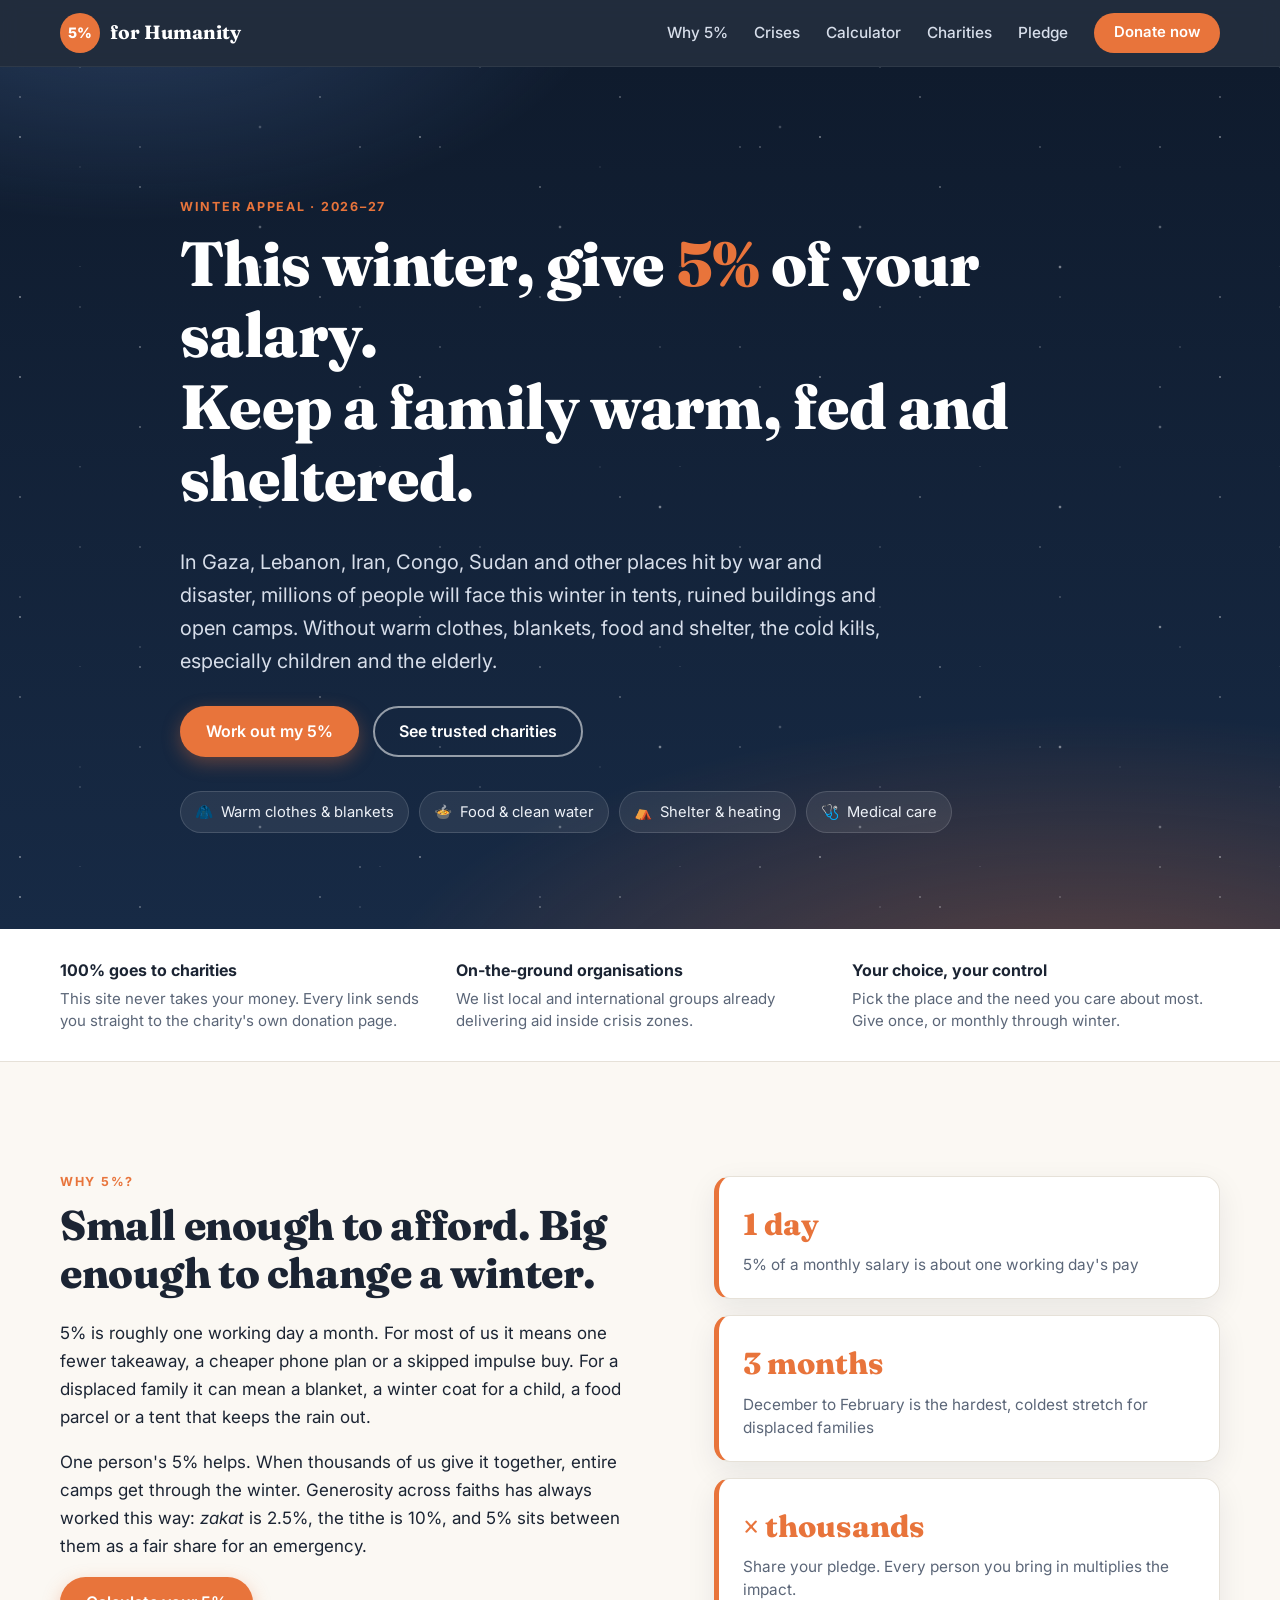
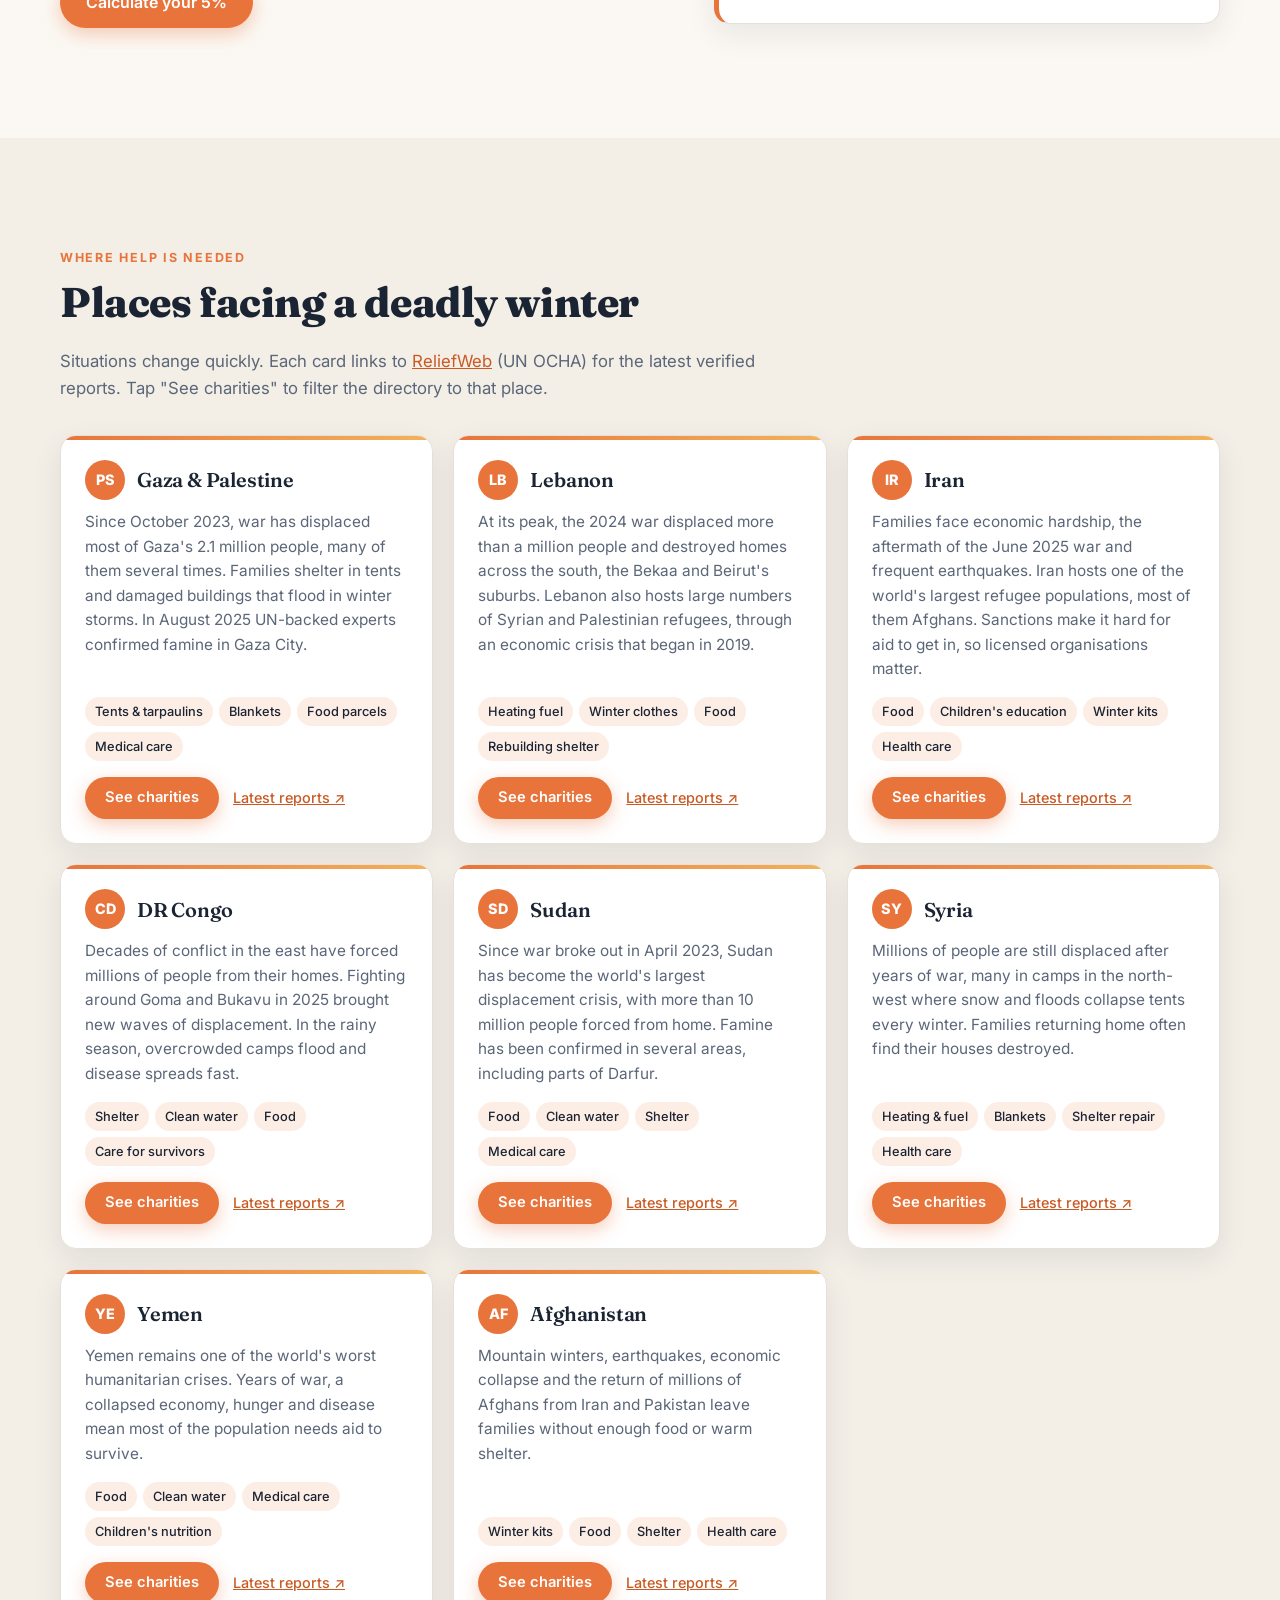
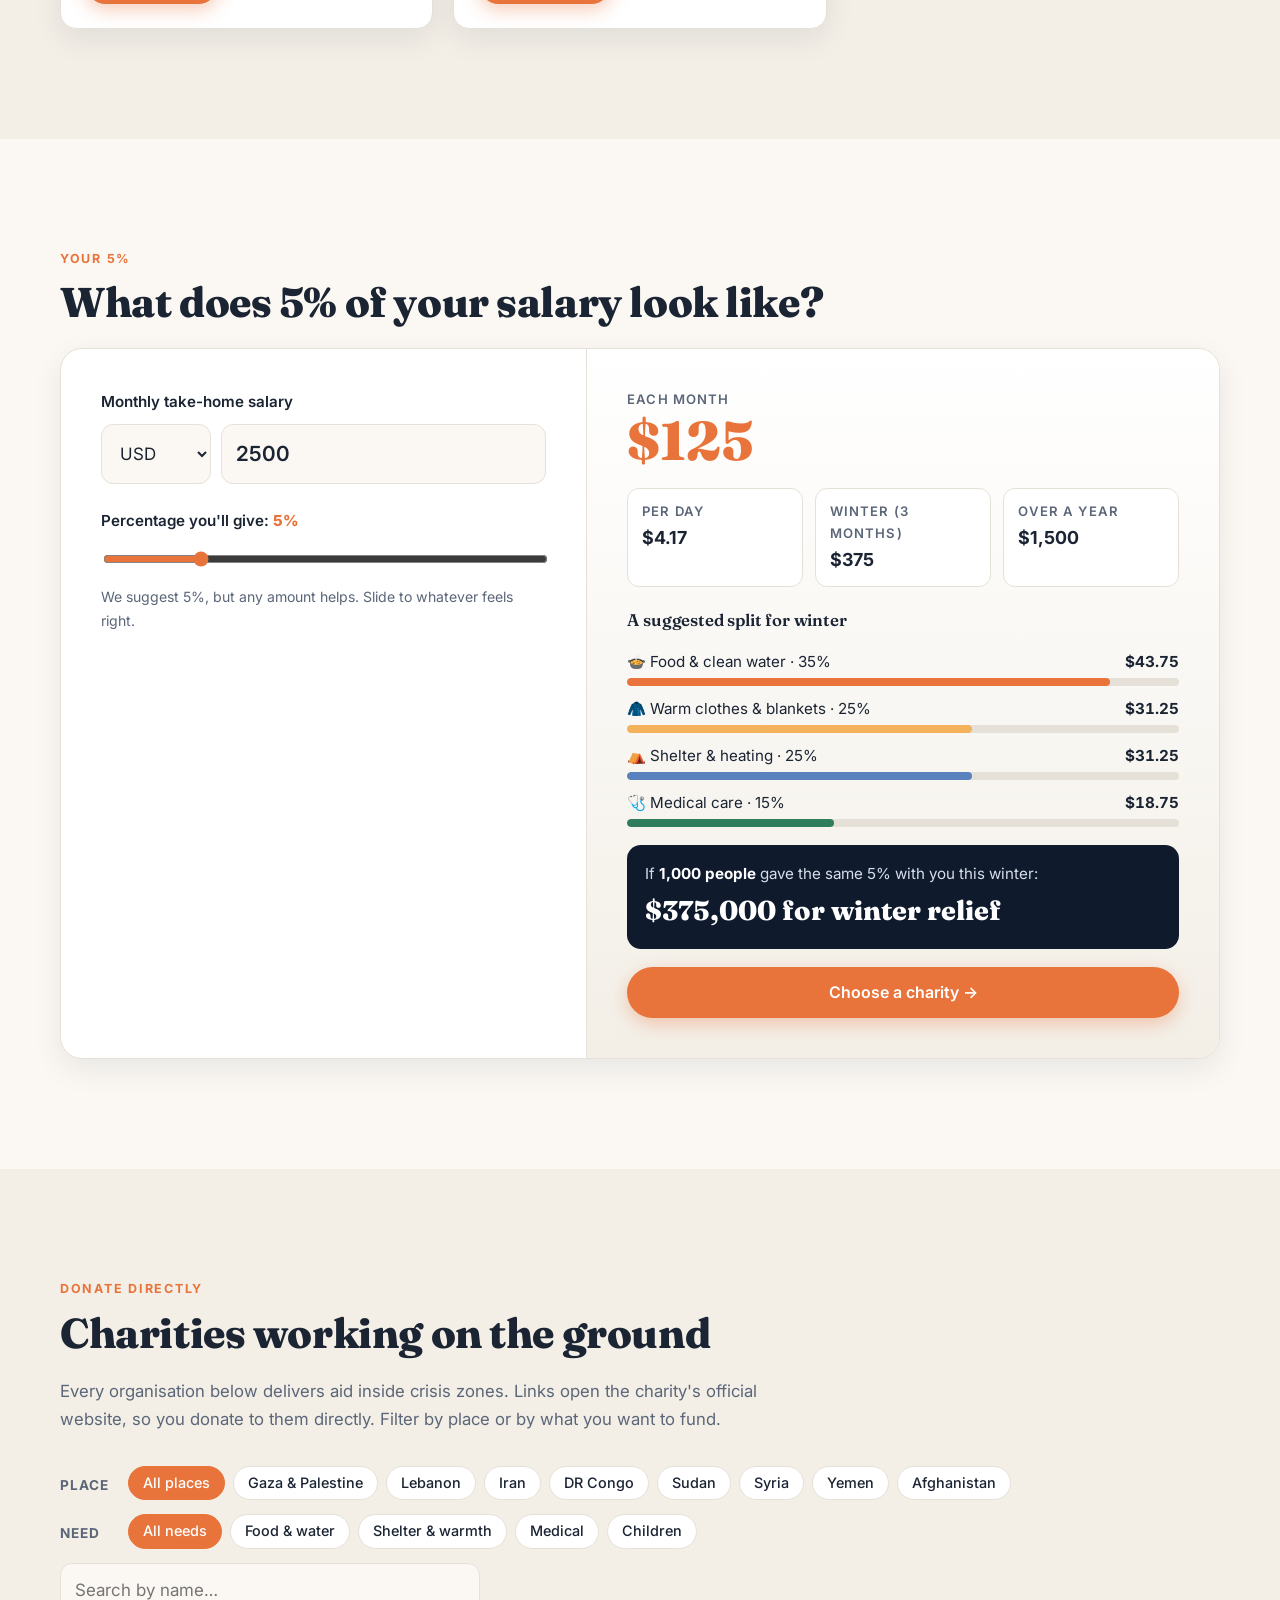
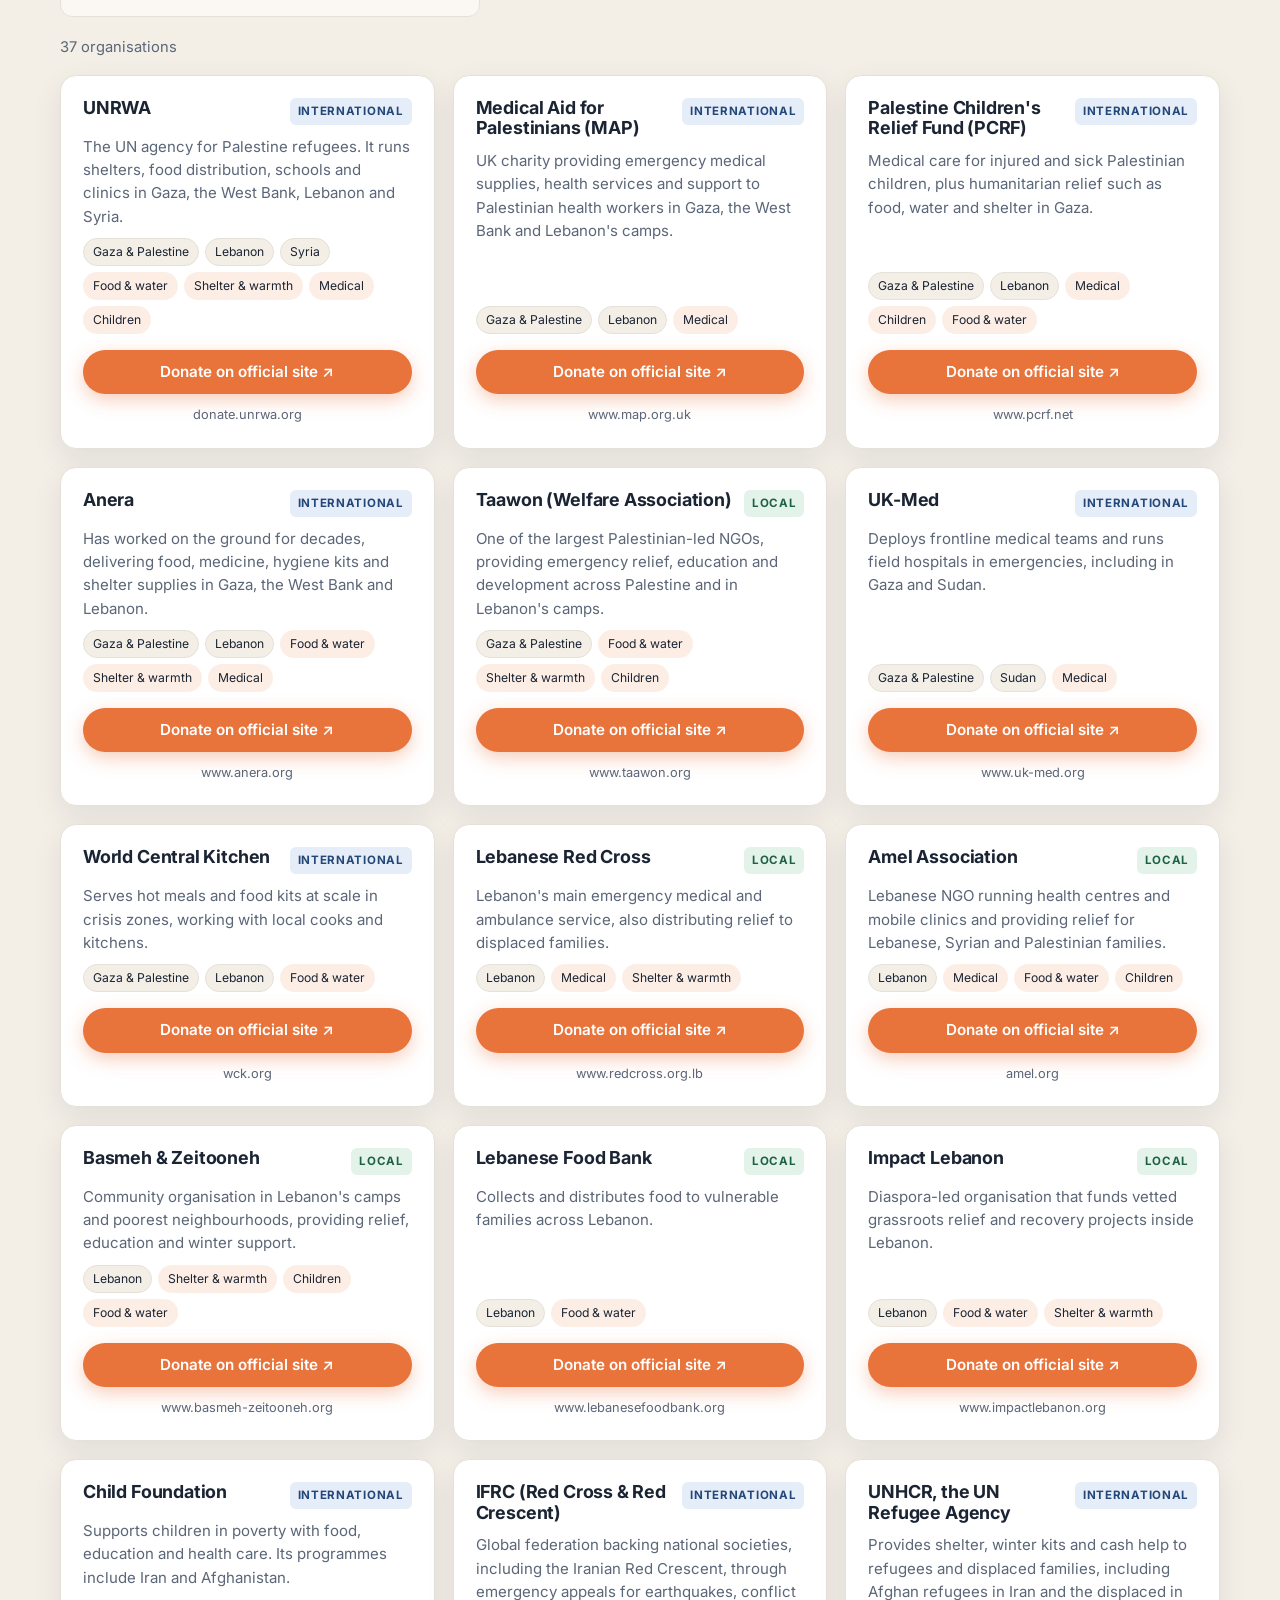
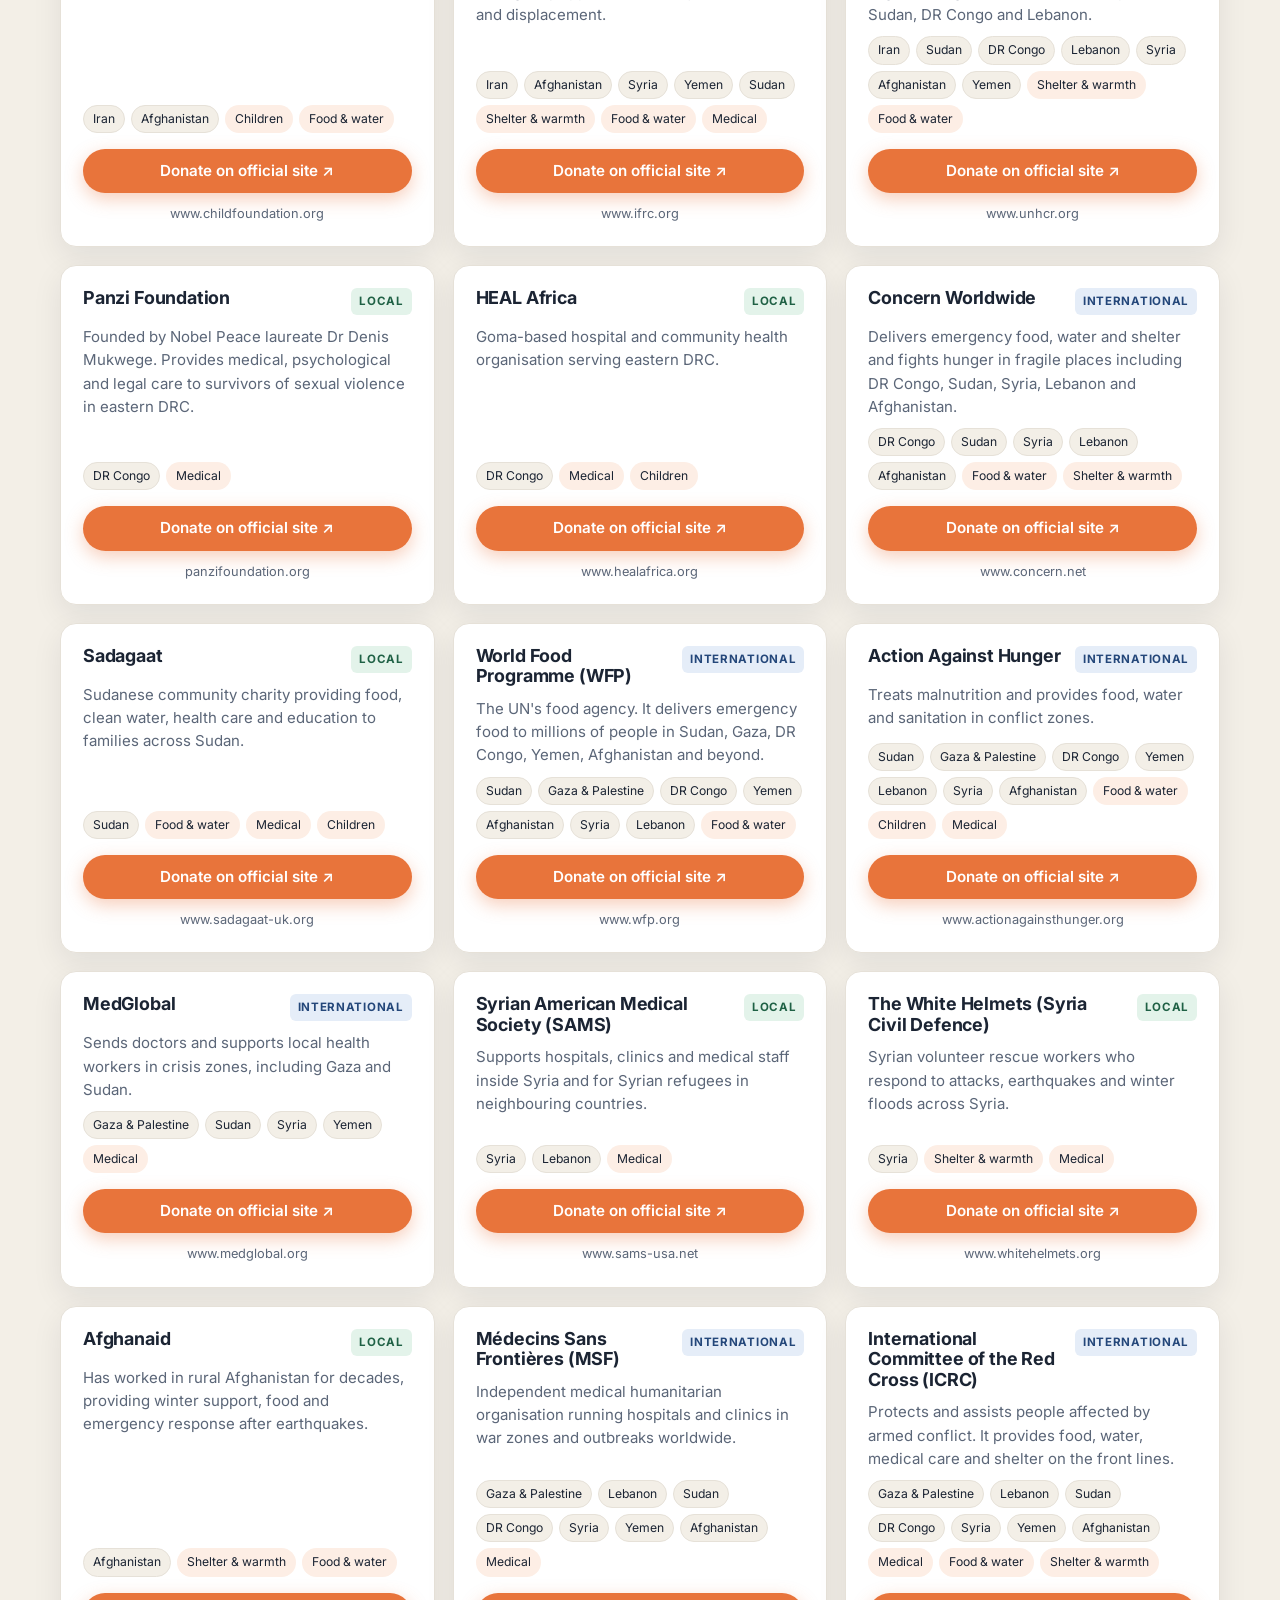
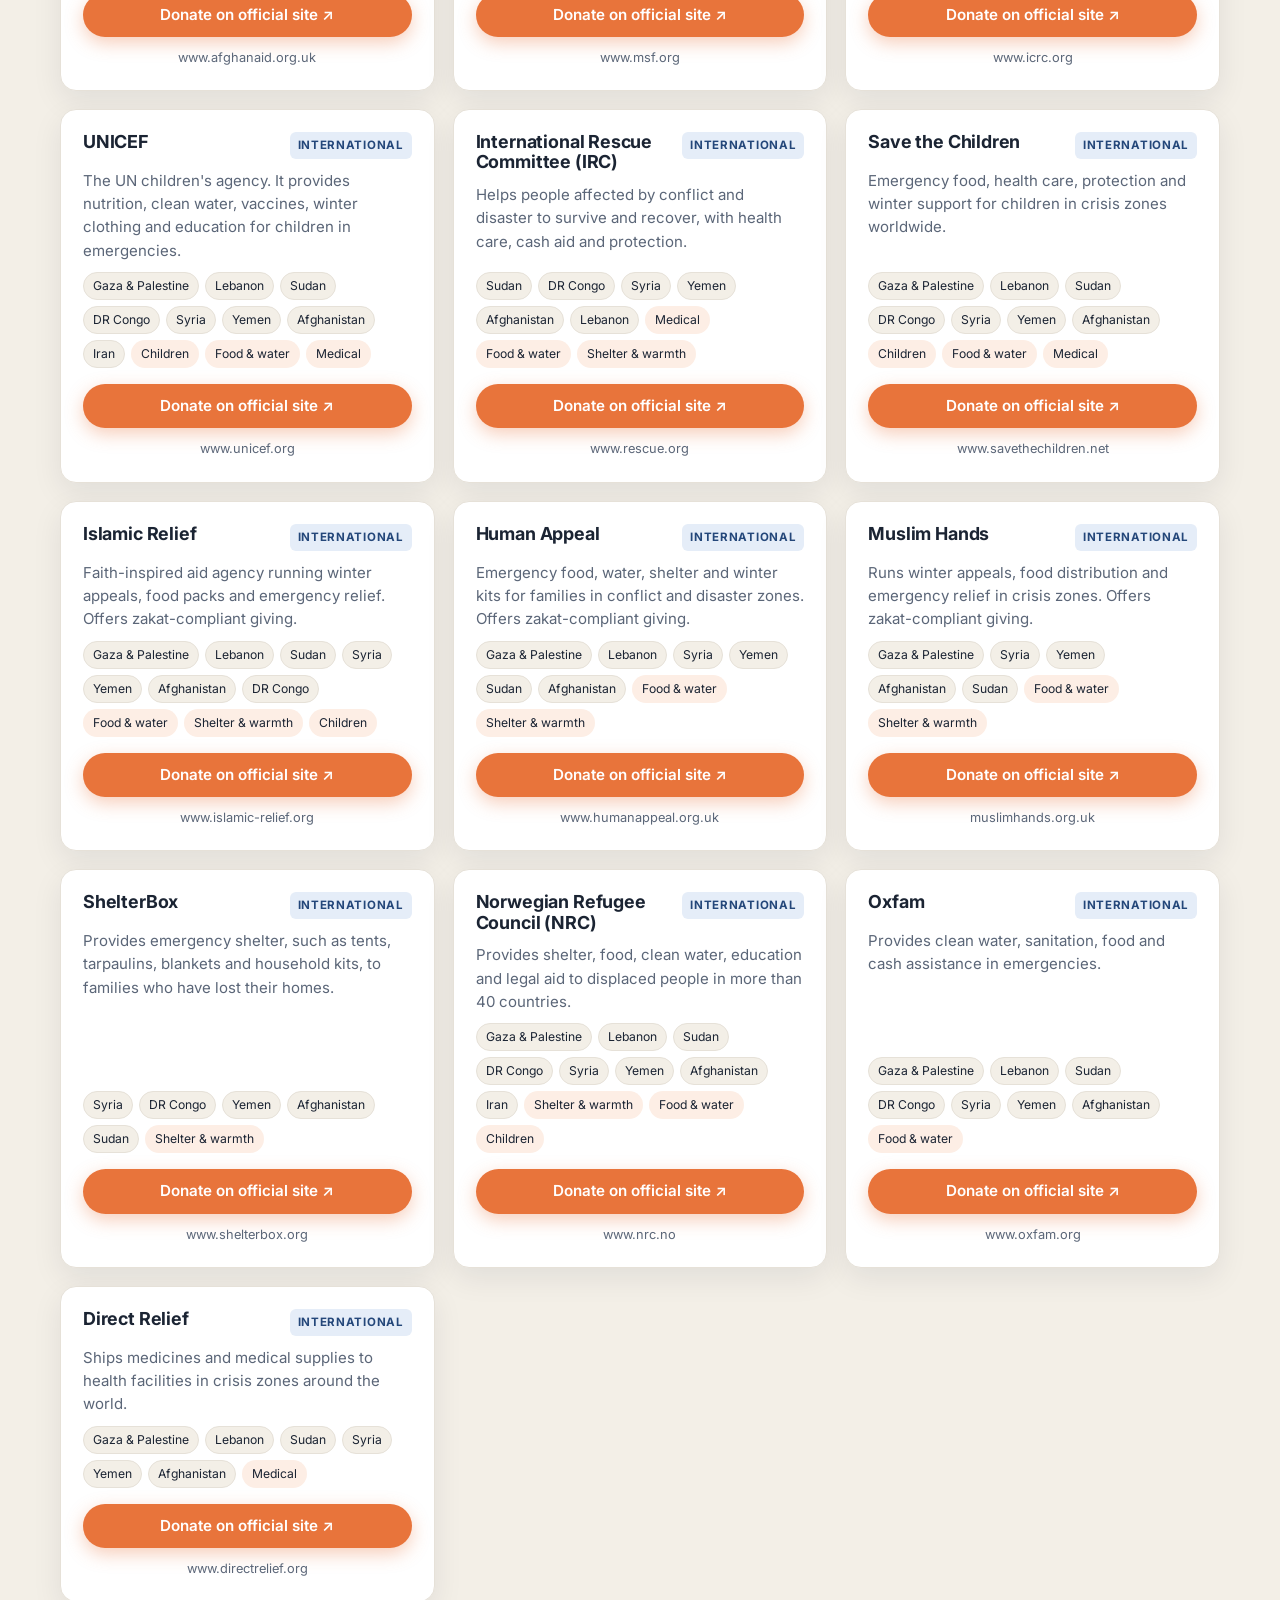
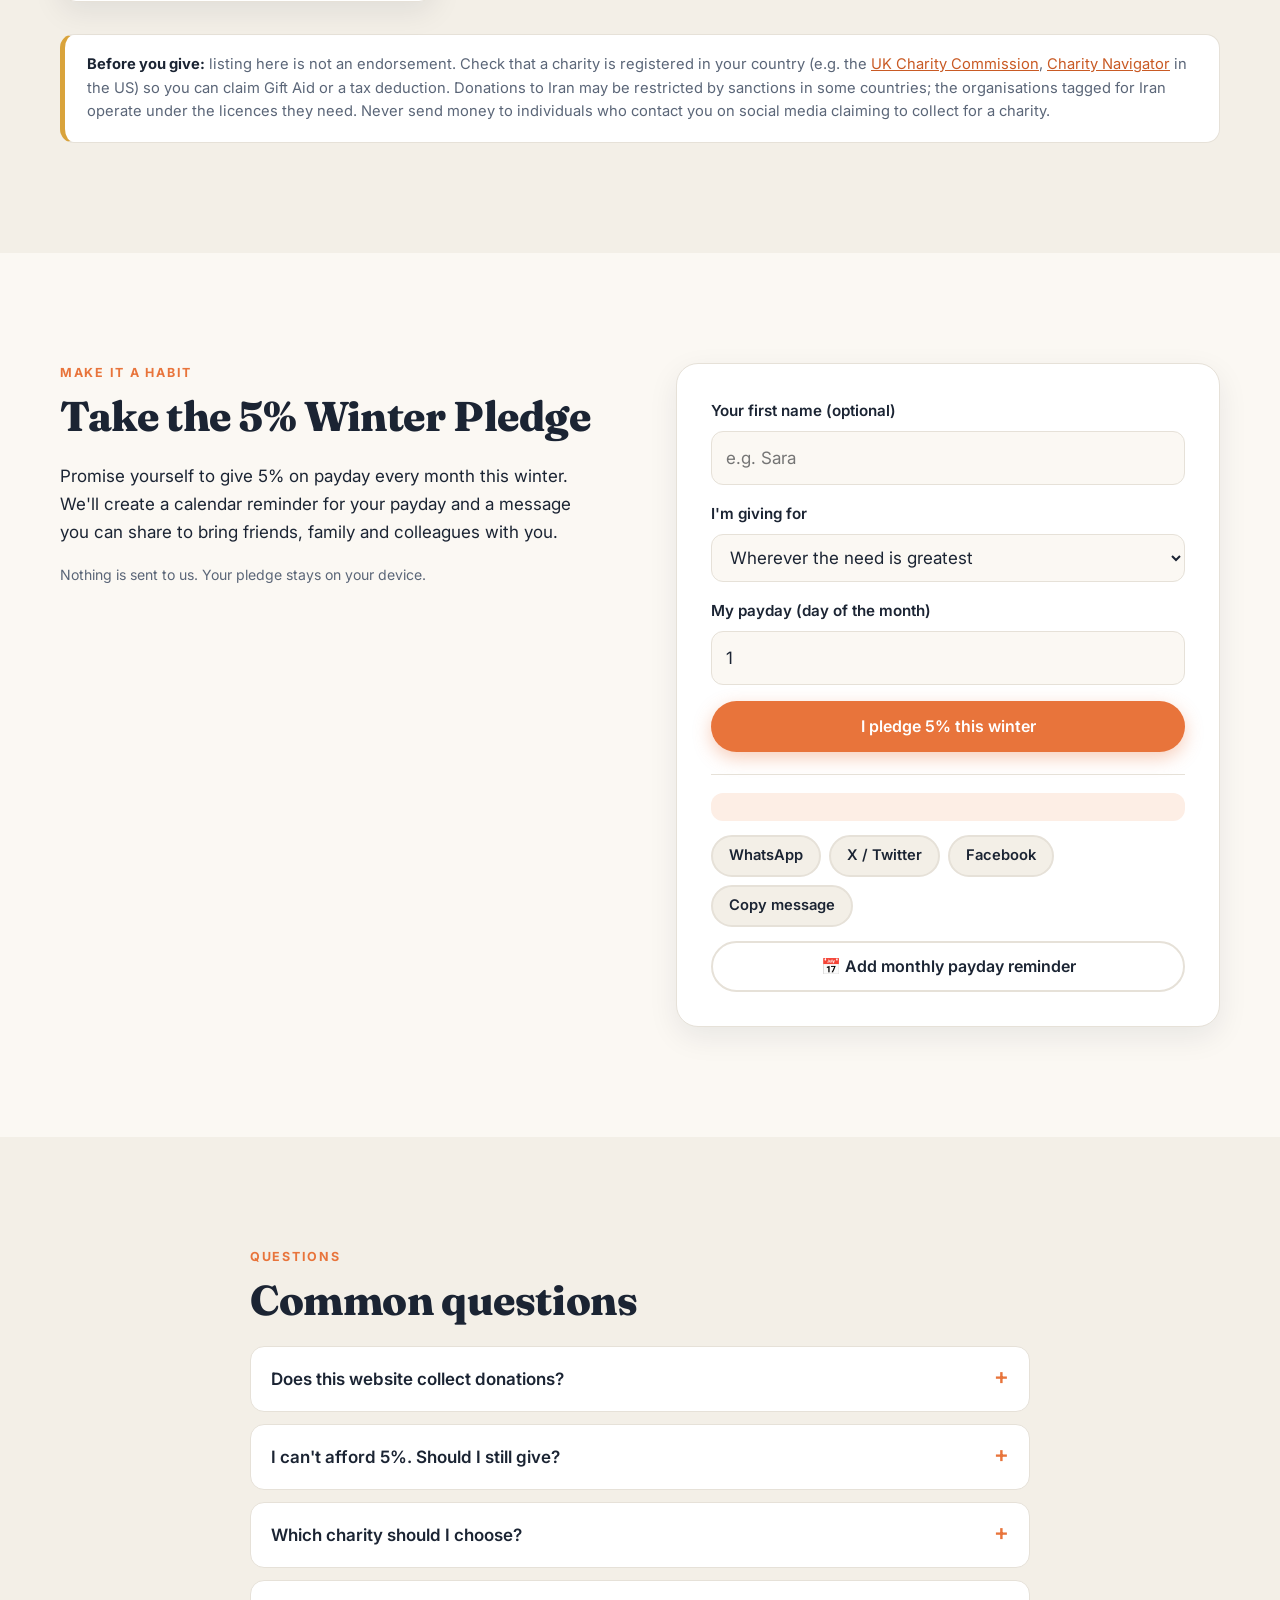
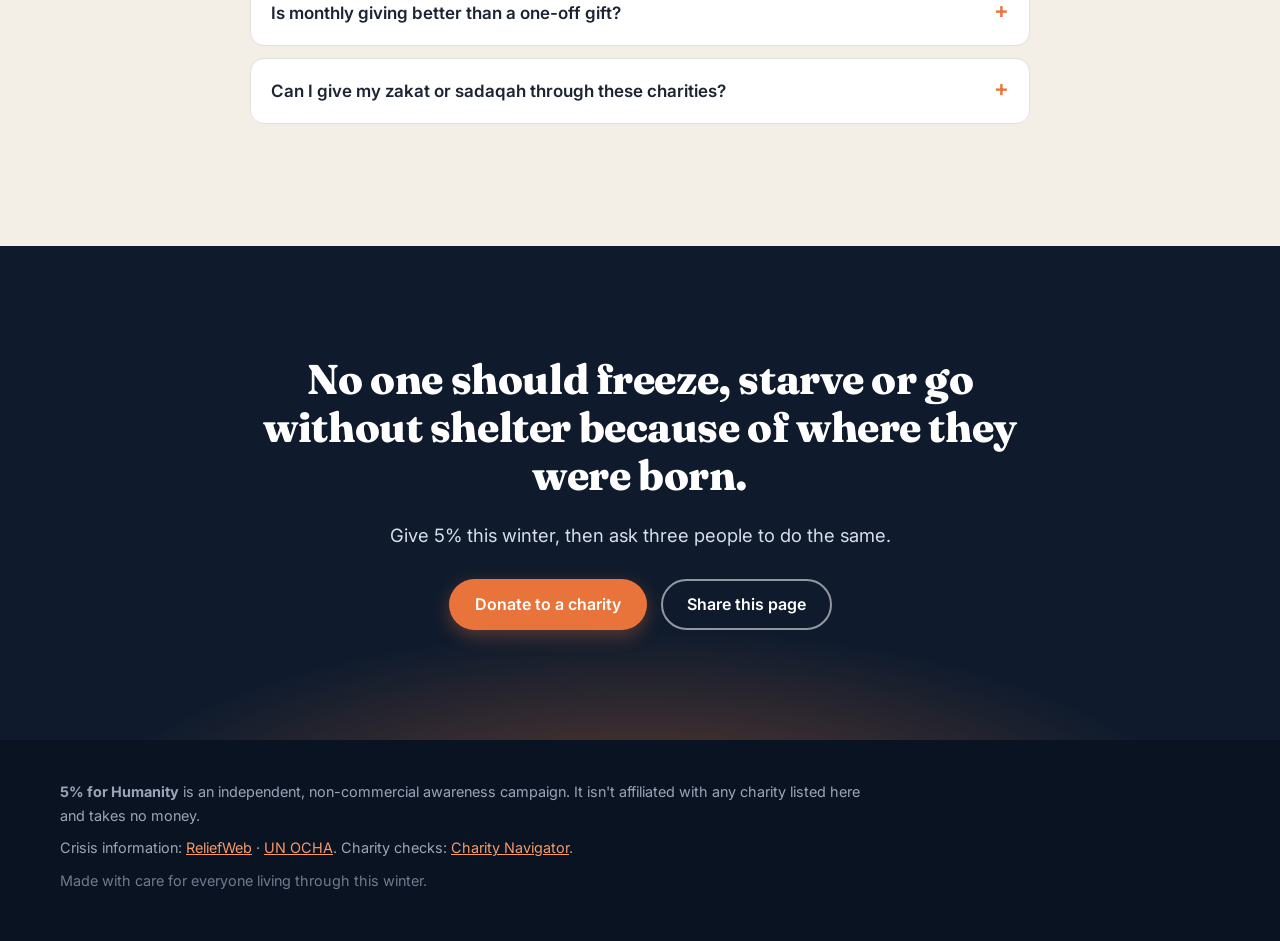
==== docs/index.html @ 88efe904 "Add 5% for Humanity winter appeal website Static site in docs/ encouraging people to give 5% of thei" ====
<!doctype html>
<html lang="en">
<head>
  <meta charset="utf-8">
  <meta name="viewport" content="width=device-width, initial-scale=1">
  <title>Five Percent for Humanity: Winter Appeal</title>
  <meta name="description" content="Give 5% of your salary this winter to help families in Gaza, Lebanon, Iran, Congo, Sudan and other crisis zones get warm clothes, food and shelter. Donate directly to trusted on-the-ground charities.">
  <meta property="og:title" content="Five Percent for Humanity: Winter Appeal">
  <meta property="og:description" content="This winter, give 5% of your salary. Warm clothes, food and shelter for families in Gaza, Lebanon, Iran, Congo, Sudan and beyond.">
  <meta property="og:type" content="website">
  <meta name="theme-color" content="#0f1b2d">
  <link rel="icon" href="data:image/svg+xml,%3Csvg xmlns='http://www.w3.org/2000/svg' viewBox='0 0 64 64'%3E%3Ccircle cx='32' cy='32' r='30' fill='%23e8743b'/%3E%3Ctext x='32' y='42' font-size='26' text-anchor='middle' fill='white' font-family='Arial' font-weight='bold'%3E5%25%3C/text%3E%3C/svg%3E">
  <link rel="preconnect" href="https://fonts.googleapis.com">
  <link rel="preconnect" href="https://fonts.gstatic.com" crossorigin>
  <link href="https://fonts.googleapis.com/css2?family=Fraunces:opsz,wght@9..144,600;9..144,800&family=Inter:wght@400;500;600;700&display=swap" rel="stylesheet">
  <link rel="stylesheet" href="styles.css">
</head>
<body>
  <a class="skip-link" href="#main">Skip to content</a>

  <header class="site-header">
    <div class="container nav">
      <a class="brand" href="#top" aria-label="Five Percent for Humanity home">
        <span class="brand-badge">5%</span>
        <span class="brand-text">for Humanity</span>
      </a>
      <button class="nav-toggle" aria-expanded="false" aria-controls="nav-links" aria-label="Open menu">
        <span></span><span></span><span></span>
      </button>
      <nav id="nav-links" class="nav-links" aria-label="Main">
        <a href="#why">Why 5%</a>
        <a href="#crises">Crises</a>
        <a href="#calculator">Calculator</a>
        <a href="#charities">Charities</a>
        <a href="#pledge">Pledge</a>
        <a class="btn btn-small" href="#charities">Donate now</a>
      </nav>
    </div>
  </header>

  <main id="main">
    <!-- HERO -->
    <section class="hero" id="top">
      <div class="snow" aria-hidden="true"></div>
      <div class="container hero-inner">
        <p class="eyebrow">Winter Appeal · 2026–27</p>
        <h1>This winter, give <span class="accent">5%</span> of your salary.<br>Keep a family warm, fed and sheltered.</h1>
        <p class="lead">
          In Gaza, Lebanon, Iran, Congo, Sudan and other places hit by war and disaster, millions of
          people will face this winter in tents, ruined buildings and open camps. Without warm clothes,
          blankets, food and shelter, the cold kills, especially children and the elderly.
        </p>
        <div class="hero-actions">
          <a class="btn btn-primary" href="#calculator">Work out my 5%</a>
          <a class="btn btn-ghost" href="#charities">See trusted charities</a>
        </div>
        <ul class="hero-needs" aria-label="What your gift provides">
          <li><span class="need-icon" aria-hidden="true">🧥</span> Warm clothes &amp; blankets</li>
          <li><span class="need-icon" aria-hidden="true">🍲</span> Food &amp; clean water</li>
          <li><span class="need-icon" aria-hidden="true">⛺</span> Shelter &amp; heating</li>
          <li><span class="need-icon" aria-hidden="true">🩺</span> Medical care</li>
        </ul>
      </div>
    </section>

    <!-- TRUST STRIP -->
    <section class="trust" aria-label="How this site works">
      <div class="container trust-grid">
        <div>
          <strong>100% goes to charities</strong>
          <span>This site never takes your money. Every link sends you straight to the charity's own donation page.</span>
        </div>
        <div>
          <strong>On-the-ground organisations</strong>
          <span>We list local and international groups already delivering aid inside crisis zones.</span>
        </div>
        <div>
          <strong>Your choice, your control</strong>
          <span>Pick the place and the need you care about most. Give once, or monthly through winter.</span>
        </div>
      </div>
    </section>

    <!-- WHY 5% -->
    <section class="section" id="why">
      <div class="container two-col">
        <div>
          <p class="eyebrow">Why 5%?</p>
          <h2>Small enough to afford. Big enough to change a winter.</h2>
          <p>
            5% is roughly one working day a month. For most of us it means one fewer takeaway, a
            cheaper phone plan or a skipped impulse buy. For a displaced family it can mean a
            blanket, a winter coat for a child, a food parcel or a tent that keeps the rain out.
          </p>
          <p>
            One person's 5% helps. When thousands of us give it together, entire camps get through
            the winter. Generosity across faiths has always worked this way: <em>zakat</em> is
            2.5%, the tithe is 10%, and 5% sits between them as a fair share for an emergency.
          </p>
          <a class="btn btn-primary" href="#calculator">Calculate your 5%</a>
        </div>
        <div class="stat-stack">
          <div class="stat-card">
            <span class="stat-num">1 day</span>
            <span class="stat-label">5% of a monthly salary is about one working day's pay</span>
          </div>
          <div class="stat-card">
            <span class="stat-num">3 months</span>
            <span class="stat-label">December to February is the hardest, coldest stretch for displaced families</span>
          </div>
          <div class="stat-card">
            <span class="stat-num">× thousands</span>
            <span class="stat-label">Share your pledge. Every person you bring in multiplies the impact.</span>
          </div>
        </div>
      </div>
    </section>

    <!-- CRISES -->
    <section class="section section-tint" id="crises">
      <div class="container">
        <p class="eyebrow">Where help is needed</p>
        <h2>Places facing a deadly winter</h2>
        <p class="section-lead">
          Situations change quickly. Each card links to <a href="https://reliefweb.int" target="_blank" rel="noopener">ReliefWeb</a>
          (UN OCHA) for the latest verified reports. Tap "See charities" to filter the directory to that place.
        </p>
        <div class="crisis-grid" id="crisis-grid"></div>
      </div>
    </section>

    <!-- CALCULATOR -->
    <section class="section" id="calculator">
      <div class="container">
        <p class="eyebrow">Your 5%</p>
        <h2>What does 5% of your salary look like?</h2>
        <div class="calc">
          <form class="calc-form" id="calc-form" onsubmit="return false">
            <label for="salary">Monthly take-home salary</label>
            <div class="input-row">
              <select id="currency" aria-label="Currency"></select>
              <input id="salary" type="number" inputmode="decimal" min="0" step="any" placeholder="e.g. 2500" value="2500">
            </div>
            <label for="percent">Percentage you'll give: <output id="percent-out">5%</output></label>
            <input id="percent" type="range" min="1" max="20" step="0.5" value="5">
            <p class="hint">We suggest 5%, but any amount helps. Slide to whatever feels right.</p>
          </form>

          <div class="calc-results" aria-live="polite">
            <div class="result-main">
              <span class="result-label">Each month</span>
              <span class="result-value" id="r-month">–</span>
            </div>
            <div class="result-row">
              <div><span class="result-label">Per day</span><span class="result-sub" id="r-day">–</span></div>
              <div><span class="result-label">Winter (3 months)</span><span class="result-sub" id="r-winter">–</span></div>
              <div><span class="result-label">Over a year</span><span class="result-sub" id="r-year">–</span></div>
            </div>

            <h3 class="split-title">A suggested split for winter</h3>
            <ul class="split" id="split"></ul>

            <div class="multiplier">
              <span>If <strong>1,000 people</strong> gave the same 5% with you this winter:</span>
              <span class="multiplier-value" id="r-multi">–</span>
            </div>
            <a class="btn btn-primary btn-block" href="#charities">Choose a charity →</a>
          </div>
        </div>
      </div>
    </section>

    <!-- CHARITIES -->
    <section class="section section-tint" id="charities">
      <div class="container">
        <p class="eyebrow">Donate directly</p>
        <h2>Charities working on the ground</h2>
        <p class="section-lead">
          Every organisation below delivers aid inside crisis zones. Links open the charity's official website,
          so you donate to them directly. Filter by place or by what you want to fund.
        </p>

        <div class="filters" role="group" aria-label="Filter charities">
          <div class="filter-group">
            <span class="filter-label">Place</span>
            <div class="chips" id="region-chips"></div>
          </div>
          <div class="filter-group">
            <span class="filter-label">Need</span>
            <div class="chips" id="need-chips"></div>
          </div>
          <div class="search-wrap">
            <label class="visually-hidden" for="search">Search charities</label>
            <input id="search" type="search" placeholder="Search by name…">
          </div>
        </div>

        <p class="result-count" id="result-count" aria-live="polite"></p>
        <div class="charity-grid" id="charity-grid"></div>

        <aside class="notice">
          <strong>Before you give:</strong> listing here is not an endorsement. Check that a charity is
          registered in your country (e.g. the <a href="https://register-of-charities.charitycommission.gov.uk" target="_blank" rel="noopener">UK Charity Commission</a>,
          <a href="https://www.charitynavigator.org" target="_blank" rel="noopener">Charity Navigator</a> in the US) so you can claim
          Gift Aid or a tax deduction. Donations to Iran may be restricted by sanctions in some countries;
          the organisations tagged for Iran operate under the licences they need. Never send money to
          individuals who contact you on social media claiming to collect for a charity.
        </aside>
      </div>
    </section>

    <!-- PLEDGE -->
    <section class="section" id="pledge">
      <div class="container pledge">
        <div>
          <p class="eyebrow">Make it a habit</p>
          <h2>Take the 5% Winter Pledge</h2>
          <p>
            Promise yourself to give 5% on payday every month this winter. We'll create a calendar
            reminder for your payday and a message you can share to bring friends, family and colleagues with you.
          </p>
          <p class="hint">Nothing is sent to us. Your pledge stays on your device.</p>
        </div>
        <form class="pledge-form" id="pledge-form">
          <label for="p-name">Your first name (optional)</label>
          <input id="p-name" type="text" autocomplete="given-name" placeholder="e.g. Sara">

          <label for="p-cause">I'm giving for</label>
          <select id="p-cause"></select>

          <label for="p-day">My payday (day of the month)</label>
          <input id="p-day" type="number" min="1" max="28" value="1" inputmode="numeric">

          <button class="btn btn-primary btn-block" type="submit">I pledge 5% this winter</button>

          <div class="pledge-done" id="pledge-done" hidden>
            <p class="pledge-msg" id="pledge-msg"></p>
            <div class="share-row">
              <a class="btn btn-share" id="share-wa" target="_blank" rel="noopener">WhatsApp</a>
              <a class="btn btn-share" id="share-x" target="_blank" rel="noopener">X / Twitter</a>
              <a class="btn btn-share" id="share-fb" target="_blank" rel="noopener">Facebook</a>
              <button class="btn btn-share" type="button" id="share-copy">Copy message</button>
            </div>
            <button class="btn btn-ghost-dark btn-block" type="button" id="ics-btn">📅 Add monthly payday reminder</button>
          </div>
        </form>
      </div>
    </section>

    <!-- FAQ -->
    <section class="section section-tint" id="faq">
      <div class="container narrow">
        <p class="eyebrow">Questions</p>
        <h2>Common questions</h2>
        <details>
          <summary>Does this website collect donations?</summary>
          <p>No. We send you straight to each charity's official website, so your whole donation goes to them, along with any tax relief or Gift Aid you're entitled to.</p>
        </details>
        <details>
          <summary>I can't afford 5%. Should I still give?</summary>
          <p>Yes. 5% is a goal, not a rule. 1% or 2% given regularly still buys blankets, food and medicine. Sharing this page with people who can give more helps too.</p>
        </details>
        <details>
          <summary>Which charity should I choose?</summary>
          <p>Local organisations often know their communities best and reach places others can't. Large international agencies bring scale and logistics. Splitting your 5% between one of each works well. Unrestricted donations, given without a specific project attached, let charities respond fastest.</p>
        </details>
        <details>
          <summary>Is monthly giving better than a one-off gift?</summary>
          <p>Monthly gifts let charities plan ahead and buy winter supplies in bulk before prices rise. If you can, set up a monthly donation from December to February.</p>
        </details>
        <details>
          <summary>Can I give my zakat or sadaqah through these charities?</summary>
          <p>Several listed organisations, including Islamic Relief, Human Appeal and Muslim Hands, run zakat-compliant funds. Check each charity's zakat policy on their website.</p>
        </details>
      </div>
    </section>

    <!-- CTA -->
    <section class="cta">
      <div class="container cta-inner">
        <h2>No one should freeze, starve or go without shelter because of where they were born.</h2>
        <p>Give 5% this winter, then ask three people to do the same.</p>
        <div class="hero-actions">
          <a class="btn btn-primary" href="#charities">Donate to a charity</a>
          <button class="btn btn-ghost" type="button" id="share-site">Share this page</button>
        </div>
      </div>
    </section>
  </main>

  <footer class="site-footer">
    <div class="container footer-inner">
      <p><strong>5% for Humanity</strong> is an independent, non-commercial awareness campaign. It isn't affiliated with any charity listed here and takes no money.</p>
      <p>Crisis information: <a href="https://reliefweb.int" target="_blank" rel="noopener">ReliefWeb</a> · <a href="https://www.unocha.org" target="_blank" rel="noopener">UN OCHA</a>. Charity checks: <a href="https://www.charitynavigator.org" target="_blank" rel="noopener">Charity Navigator</a>.</p>
      <p class="footer-small">Made with care for everyone living through this winter.</p>
    </div>
  </footer>

  <div class="toast" id="toast" role="status" aria-live="polite"></div>
  <script src="app.js"></script>
</body>
</html>
---- docs/styles.css ----
:root {
  --navy: #0f1b2d;
  --navy-2: #172a45;
  --ember: #e8743b;
  --ember-dark: #c95a24;
  --ember-soft: #fdeee5;
  --cream: #fbf8f3;
  --paper: #ffffff;
  --ink: #1b2433;
  --muted: #5b6678;
  --line: #e6e1d8;
  --tint: #f3efe7;
  --good: #2f7d5b;
  --radius: 16px;
  --shadow: 0 10px 30px rgba(15, 27, 45, 0.08);
  --font-head: "Fraunces", Georgia, serif;
  --font-body: "Inter", system-ui, -apple-system, "Segoe UI", Roboto, sans-serif;
}

@media (prefers-color-scheme: dark) {
  :root {
    --cream: #0d1524;
    --paper: #142036;
    --ink: #eef1f6;
    --muted: #a7b1c2;
    --line: #26344d;
    --tint: #111c2f;
    --ember-soft: #3a2418;
    --shadow: 0 10px 30px rgba(0, 0, 0, 0.35);
  }
}

*, *::before, *::after { box-sizing: border-box; }
html { scroll-behavior: smooth; scroll-padding-top: 76px; }
body {
  margin: 0;
  font-family: var(--font-body);
  font-size: 17px;
  line-height: 1.65;
  color: var(--ink);
  background: var(--cream);
  -webkit-font-smoothing: antialiased;
  overflow-x: hidden;
}
img { max-width: 100%; }
a { color: var(--ember-dark); }
@media (prefers-color-scheme: dark) { a { color: #f59a68; } }

h1, h2, h3 { font-family: var(--font-head); line-height: 1.15; margin: 0 0 0.5em; letter-spacing: -0.01em; }
h1 { font-size: clamp(2.1rem, 5.4vw, 3.9rem); font-weight: 800; }
h2 { font-size: clamp(1.7rem, 3.6vw, 2.6rem); font-weight: 800; }
h3 { font-size: 1.25rem; font-weight: 600; }
p { margin: 0 0 1em; }

.container { width: min(1160px, 100% - 32px); margin-inline: auto; }
.narrow { width: min(780px, 100% - 32px); }

.skip-link {
  position: absolute; left: -999px; top: 8px; z-index: 100;
  background: var(--ember); color: #fff; padding: 8px 14px; border-radius: 8px;
}
.skip-link:focus { left: 8px; }
.visually-hidden { position: absolute; width: 1px; height: 1px; overflow: hidden; clip: rect(0 0 0 0); white-space: nowrap; }

:focus-visible { outline: 3px solid var(--ember); outline-offset: 3px; border-radius: 6px; }

/* ---------- Buttons ---------- */
.btn {
  display: inline-flex; align-items: center; justify-content: center; gap: 8px;
  padding: 14px 24px; border-radius: 999px; border: 2px solid transparent;
  font: 600 1rem/1.2 var(--font-body); text-decoration: none; cursor: pointer;
  transition: transform .15s ease, background .15s ease, box-shadow .15s ease, color .15s ease;
}
.btn:hover { transform: translateY(-1px); }
.btn-primary { background: var(--ember); color: #fff; box-shadow: 0 6px 18px rgba(232, 116, 59, .35); }
.btn-primary:hover { background: var(--ember-dark); color: #fff; }
.btn-ghost { background: transparent; color: #fff; border-color: rgba(255,255,255,.55); }
.btn-ghost:hover { background: rgba(255,255,255,.1); color: #fff; }
.btn-ghost-dark { background: transparent; color: var(--ink); border-color: var(--line); }
.btn-ghost-dark:hover { border-color: var(--ember); }
.btn-small { padding: 9px 18px; font-size: .93rem; }
.btn-block { width: 100%; }
.btn-share {
  background: var(--tint); color: var(--ink); padding: 10px 16px; font-size: .92rem; border-color: var(--line);
}
.btn-share:hover { border-color: var(--ember); color: var(--ink); }

/* ---------- Header ---------- */
.site-header {
  position: sticky; top: 0; z-index: 50;
  background: rgba(15, 27, 45, .92); backdrop-filter: blur(10px);
  border-bottom: 1px solid rgba(255,255,255,.06);
}
.nav { display: flex; align-items: center; justify-content: space-between; height: 66px; }
.brand { display: flex; align-items: center; gap: 10px; color: #fff; text-decoration: none; font-weight: 700; }
.brand-badge {
  display: grid; place-items: center; width: 40px; height: 40px; border-radius: 50%;
  background: var(--ember); color: #fff; font-size: .9rem; font-weight: 800;
}
.brand-text { font-family: var(--font-head); font-size: 1.2rem; }
.nav-links { display: flex; align-items: center; gap: 26px; }
.nav-links a:not(.btn) { color: #d7deea; text-decoration: none; font-weight: 500; font-size: .96rem; }
.nav-links a:not(.btn):hover { color: #fff; }
.nav-links .btn { color: #fff; background: var(--ember); }
.nav-toggle { display: none; background: none; border: 0; padding: 8px; cursor: pointer; }
.nav-toggle span { display: block; width: 24px; height: 2px; background: #fff; margin: 5px 0; border-radius: 2px; transition: .2s; }

@media (max-width: 860px) {
  .nav-toggle { display: block; }
  .nav-links {
    position: absolute; top: 66px; left: 0; right: 0;
    flex-direction: column; align-items: stretch; gap: 0;
    background: var(--navy); padding: 8px 16px 18px;
    display: none; border-bottom: 1px solid rgba(255,255,255,.08);
  }
  .nav-links.open { display: flex; }
  .nav-links a:not(.btn) { padding: 12px 4px; border-bottom: 1px solid rgba(255,255,255,.06); }
  .nav-links .btn { margin-top: 12px; }
}

/* ---------- Hero ---------- */
.hero {
  position: relative; overflow: hidden; color: #fff;
  background:
    radial-gradient(1200px 500px at 85% 110%, rgba(232,116,59,.35), transparent 60%),
    radial-gradient(800px 400px at 10% -10%, rgba(88,129,190,.35), transparent 60%),
    linear-gradient(180deg, var(--navy) 0%, var(--navy-2) 100%);
  padding: clamp(64px, 11vw, 130px) 0 clamp(56px, 8vw, 96px);
}
.hero-inner { position: relative; z-index: 1; max-width: 920px; }
.hero .lead { font-size: clamp(1.05rem, 2vw, 1.25rem); color: #d7deea; max-width: 720px; }
.accent { color: var(--ember); }
.eyebrow {
  text-transform: uppercase; letter-spacing: .14em; font-size: .78rem; font-weight: 700;
  color: var(--ember); margin-bottom: .8em;
}
.hero-actions { display: flex; flex-wrap: wrap; gap: 14px; margin: 28px 0 34px; }
.hero-needs { list-style: none; padding: 0; margin: 0; display: flex; flex-wrap: wrap; gap: 10px; }
.hero-needs li {
  background: rgba(255,255,255,.08); border: 1px solid rgba(255,255,255,.14);
  padding: 8px 14px; border-radius: 999px; font-size: .92rem; color: #eef2f8;
}
.need-icon { margin-right: 4px; }

/* Snow */
.snow, .snow::before, .snow::after {
  position: absolute; inset: -200px 0 0 0; pointer-events: none;
  background-image:
    radial-gradient(2px 2px at 20px 30px, rgba(255,255,255,.8), transparent 60%),
    radial-gradient(2px 2px at 140px 80px, rgba(255,255,255,.6), transparent 60%),
    radial-gradient(3px 3px at 260px 160px, rgba(255,255,255,.7), transparent 60%),
    radial-gradient(2px 2px at 360px 40px, rgba(255,255,255,.5), transparent 60%),
    radial-gradient(1.5px 1.5px at 80px 200px, rgba(255,255,255,.6), transparent 60%);
  background-size: 400px 240px;
  animation: snow 18s linear infinite;
}
.snow::before { content: ""; background-size: 300px 200px; animation-duration: 26s; opacity: .7; }
.snow::after { content: ""; background-size: 520px 300px; animation-duration: 34s; opacity: .5; }
@keyframes snow { to { transform: translateY(200px); } }
@media (prefers-reduced-motion: reduce) {
  .snow, .snow::before, .snow::after { animation: none; }
  html { scroll-behavior: auto; }
}

/* ---------- Trust strip ---------- */
.trust { background: var(--paper); border-bottom: 1px solid var(--line); }
.trust-grid { display: grid; grid-template-columns: repeat(3, 1fr); gap: 28px; padding: 28px 0; }
.trust-grid div { display: flex; flex-direction: column; gap: 4px; }
.trust-grid strong { font-size: 1rem; }
.trust-grid span { color: var(--muted); font-size: .94rem; line-height: 1.5; }
@media (max-width: 760px) { .trust-grid { grid-template-columns: 1fr; gap: 18px; } }

/* ---------- Sections ---------- */
.section { padding: clamp(64px, 9vw, 110px) 0; }
.section-tint { background: var(--tint); }
.section-lead { color: var(--muted); max-width: 760px; font-size: 1.05rem; margin-bottom: 32px; }

.two-col { display: grid; grid-template-columns: 1.15fr 1fr; gap: clamp(32px, 6vw, 72px); align-items: center; }
@media (max-width: 860px) { .two-col { grid-template-columns: 1fr; } }

.stat-stack { display: grid; gap: 16px; }
.stat-card {
  background: var(--paper); border: 1px solid var(--line); border-radius: var(--radius);
  padding: 22px 24px; box-shadow: var(--shadow); display: flex; flex-direction: column; gap: 4px;
  border-left: 5px solid var(--ember);
}
.stat-num { font-family: var(--font-head); font-size: 1.9rem; font-weight: 800; color: var(--ember); }
.stat-label { color: var(--muted); font-size: .96rem; line-height: 1.5; }

/* ---------- Crisis cards ---------- */
.crisis-grid { display: grid; grid-template-columns: repeat(auto-fill, minmax(280px, 1fr)); gap: 20px; }
.crisis-card {
  background: var(--paper); border: 1px solid var(--line); border-radius: var(--radius);
  padding: 24px; display: flex; flex-direction: column; box-shadow: var(--shadow);
  position: relative; overflow: hidden;
}
.crisis-card::before {
  content: ""; position: absolute; inset: 0 0 auto 0; height: 4px;
  background: linear-gradient(90deg, var(--ember), #f3b25b);
}
.crisis-head { display: flex; align-items: center; gap: 12px; margin-bottom: 10px; }
.crisis-flag { font-size: 1.7rem; line-height: 1; }
.crisis-card h3 { margin: 0; }
.crisis-card p { color: var(--muted); font-size: .96rem; line-height: 1.6; flex: 1; }
.crisis-needs { display: flex; flex-wrap: wrap; gap: 6px; margin: 0 0 16px; padding: 0; list-style: none; }
.crisis-needs li { background: var(--ember-soft); color: var(--ink); font-size: .8rem; padding: 4px 10px; border-radius: 999px; font-weight: 500; }
.crisis-actions { display: flex; gap: 14px; align-items: center; flex-wrap: wrap; }
.crisis-actions .btn { padding: 10px 18px; font-size: .92rem; }
.link-quiet { font-size: .9rem; font-weight: 500; }

/* ---------- Calculator ---------- */
.calc {
  display: grid; grid-template-columns: 1fr 1.2fr; gap: 0;
  background: var(--paper); border: 1px solid var(--line); border-radius: 22px;
  box-shadow: var(--shadow); overflow: hidden;
}
@media (max-width: 860px) { .calc { grid-template-columns: 1fr; } }
.calc-form { padding: clamp(24px, 4vw, 40px); display: flex; flex-direction: column; gap: 10px; border-right: 1px solid var(--line); }
@media (max-width: 860px) { .calc-form { border-right: 0; border-bottom: 1px solid var(--line); } }
label { font-weight: 600; font-size: .95rem; }
input[type="number"], input[type="text"], input[type="search"], select {
  font: inherit; color: var(--ink); background: var(--cream);
  border: 1.5px solid var(--line); border-radius: 12px; padding: 12px 14px; width: 100%;
  min-width: 0;
}
input:focus, select:focus { border-color: var(--ember); outline: none; box-shadow: 0 0 0 4px rgba(232,116,59,.18); }
.input-row { display: grid; grid-template-columns: 110px 1fr; gap: 10px; margin-bottom: 14px; }
.input-row input { font-size: 1.3rem; font-weight: 600; }
input[type="range"] { width: 100%; accent-color: var(--ember); height: 28px; }
output { color: var(--ember); font-weight: 800; }
.hint { color: var(--muted); font-size: .88rem; margin: 0; }

.calc-results { padding: clamp(24px, 4vw, 40px); display: flex; flex-direction: column; gap: 18px; background: linear-gradient(180deg, var(--paper), var(--tint)); }
.result-main { display: flex; flex-direction: column; }
.result-label { color: var(--muted); font-size: .82rem; text-transform: uppercase; letter-spacing: .08em; font-weight: 600; display: block; }
.result-value { font-family: var(--font-head); font-weight: 800; font-size: clamp(2.4rem, 6vw, 3.4rem); color: var(--ember); line-height: 1.1; overflow-wrap: anywhere; }
.result-row { display: grid; grid-template-columns: repeat(3, 1fr); gap: 12px; }
.result-row > div { background: var(--paper); border: 1px solid var(--line); border-radius: 12px; padding: 12px 14px; min-width: 0; }
.result-sub { font-weight: 700; font-size: 1.12rem; overflow-wrap: anywhere; }
@media (max-width: 520px) { .result-row { grid-template-columns: 1fr; } }
.split-title { margin: 6px 0 0; font-size: 1.05rem; }
.split { list-style: none; margin: 0; padding: 0; display: grid; gap: 10px; }
.split li { display: grid; grid-template-columns: 1fr auto; gap: 4px 12px; align-items: center; font-size: .95rem; }
.split .bar { grid-column: 1 / -1; height: 8px; border-radius: 99px; background: var(--line); overflow: hidden; }
.split .bar span { display: block; height: 100%; border-radius: 99px; }
.split strong { font-variant-numeric: tabular-nums; }
.multiplier {
  display: flex; flex-direction: column; gap: 2px; padding: 16px 18px; border-radius: 14px;
  background: var(--navy); color: #d7deea; font-size: .95rem;
}
.multiplier strong { color: #fff; }
.multiplier-value { font-family: var(--font-head); font-size: 1.7rem; color: #fff; font-weight: 800; overflow-wrap: anywhere; }

/* ---------- Charities ---------- */
.filters { display: grid; gap: 14px; margin-bottom: 18px; }
.filter-group { display: flex; gap: 12px; align-items: flex-start; flex-wrap: wrap; }
.filter-label { font-weight: 700; font-size: .85rem; text-transform: uppercase; letter-spacing: .08em; color: var(--muted); padding-top: 8px; min-width: 56px; }
.chips { display: flex; flex-wrap: wrap; gap: 8px; flex: 1; }
.chip {
  font: 500 .9rem/1 var(--font-body); padding: 9px 14px; border-radius: 999px; cursor: pointer;
  background: var(--paper); color: var(--ink); border: 1.5px solid var(--line);
  transition: .15s;
}
.chip:hover { border-color: var(--ember); }
.chip[aria-pressed="true"] { background: var(--ember); border-color: var(--ember); color: #fff; }
.search-wrap { max-width: 420px; }
.result-count { color: var(--muted); font-size: .92rem; margin: 6px 0 16px; }

.charity-grid { display: grid; grid-template-columns: repeat(auto-fill, minmax(300px, 1fr)); gap: 18px; }
.charity-card {
  background: var(--paper); border: 1px solid var(--line); border-radius: var(--radius);
  padding: 22px; display: flex; flex-direction: column; gap: 10px; box-shadow: var(--shadow);
  transition: transform .15s, border-color .15s;
}
.charity-card:hover { transform: translateY(-2px); border-color: var(--ember); }
.charity-top { display: flex; justify-content: space-between; gap: 10px; align-items: flex-start; }
.charity-card h3 { font-size: 1.12rem; margin: 0; font-family: var(--font-body); font-weight: 700; }
.charity-type { font-size: .72rem; font-weight: 700; text-transform: uppercase; letter-spacing: .06em; padding: 4px 8px; border-radius: 6px; white-space: nowrap; }
.type-local { background: #e3f3ea; color: #1f6145; }
.type-intl { background: #e5edf8; color: #24477a; }
@media (prefers-color-scheme: dark) {
  .type-local { background: #173a2b; color: #8fd8b3; }
  .type-intl { background: #1b2d4b; color: #9dbcf0; }
}
.charity-card p { margin: 0; color: var(--muted); font-size: .94rem; line-height: 1.55; flex: 1; }
.tags { display: flex; flex-wrap: wrap; gap: 6px; }
.tag { font-size: .76rem; padding: 3px 9px; border-radius: 999px; background: var(--tint); color: var(--ink); border: 1px solid var(--line); }
.tag-need { background: var(--ember-soft); border-color: transparent; }
.charity-card .btn { margin-top: 6px; padding: 11px 18px; font-size: .95rem; }
.charity-url { font-size: .8rem; color: var(--muted); text-align: center; overflow-wrap: anywhere; }
.empty { grid-column: 1 / -1; text-align: center; padding: 40px; color: var(--muted); background: var(--paper); border-radius: var(--radius); border: 1px dashed var(--line); }

.notice {
  margin-top: 32px; padding: 18px 22px; border-radius: 14px; font-size: .92rem; line-height: 1.6;
  background: var(--paper); border: 1px solid var(--line); border-left: 5px solid #d9a33b; color: var(--muted);
}
.notice strong { color: var(--ink); }

/* ---------- Pledge ---------- */
.pledge { display: grid; grid-template-columns: 1fr 1fr; gap: clamp(32px, 6vw, 72px); align-items: start; }
@media (max-width: 860px) { .pledge { grid-template-columns: 1fr; } }
.pledge-form {
  background: var(--paper); border: 1px solid var(--line); border-radius: 22px; box-shadow: var(--shadow);
  padding: clamp(22px, 4vw, 34px); display: flex; flex-direction: column; gap: 8px;
}
.pledge-form input, .pledge-form select { margin-bottom: 8px; }
.pledge-done { margin-top: 14px; padding-top: 18px; border-top: 1px solid var(--line); display: grid; gap: 14px; }
.pledge-msg { white-space: pre-line; background: var(--ember-soft); padding: 14px 16px; border-radius: 12px; margin: 0; font-weight: 500; }
.share-row { display: flex; flex-wrap: wrap; gap: 8px; }

/* ---------- FAQ ---------- */
details {
  background: var(--paper); border: 1px solid var(--line); border-radius: 14px;
  padding: 4px 20px; margin-bottom: 12px;
}
summary { cursor: pointer; font-weight: 600; padding: 14px 0; list-style: none; display: flex; justify-content: space-between; gap: 12px; }
summary::-webkit-details-marker { display: none; }
summary::after { content: "+"; color: var(--ember); font-size: 1.4rem; line-height: 1; }
details[open] summary::after { content: "–"; }
details p { color: var(--muted); }

/* ---------- CTA & footer ---------- */
.cta {
  background: radial-gradient(800px 300px at 50% 120%, rgba(232,116,59,.4), transparent 70%), var(--navy);
  color: #fff; text-align: center; padding: clamp(64px, 9vw, 110px) 0;
}
.cta-inner { max-width: 820px; }
.cta p { color: #d7deea; font-size: 1.15rem; }
.cta .hero-actions { justify-content: center; margin-bottom: 0; }

.site-footer { background: #0a1322; color: #9aa6b8; padding: 40px 0; font-size: .9rem; }
.site-footer a { color: #f59a68; }
.footer-inner p { margin-bottom: .6em; max-width: 820px; }
.footer-small { color: #6f7b8f; }

/* ---------- Toast ---------- */
.toast {
  position: fixed; left: 50%; bottom: 24px; transform: translate(-50%, 120px);
  background: var(--navy); color: #fff; padding: 12px 20px; border-radius: 999px;
  box-shadow: 0 10px 30px rgba(0,0,0,.25); transition: transform .25s ease; z-index: 80;
  font-weight: 500; max-width: calc(100% - 32px); text-align: center;
}
.toast { visibility: hidden; }
.toast.show { transform: translate(-50%, 0); visibility: visible; }
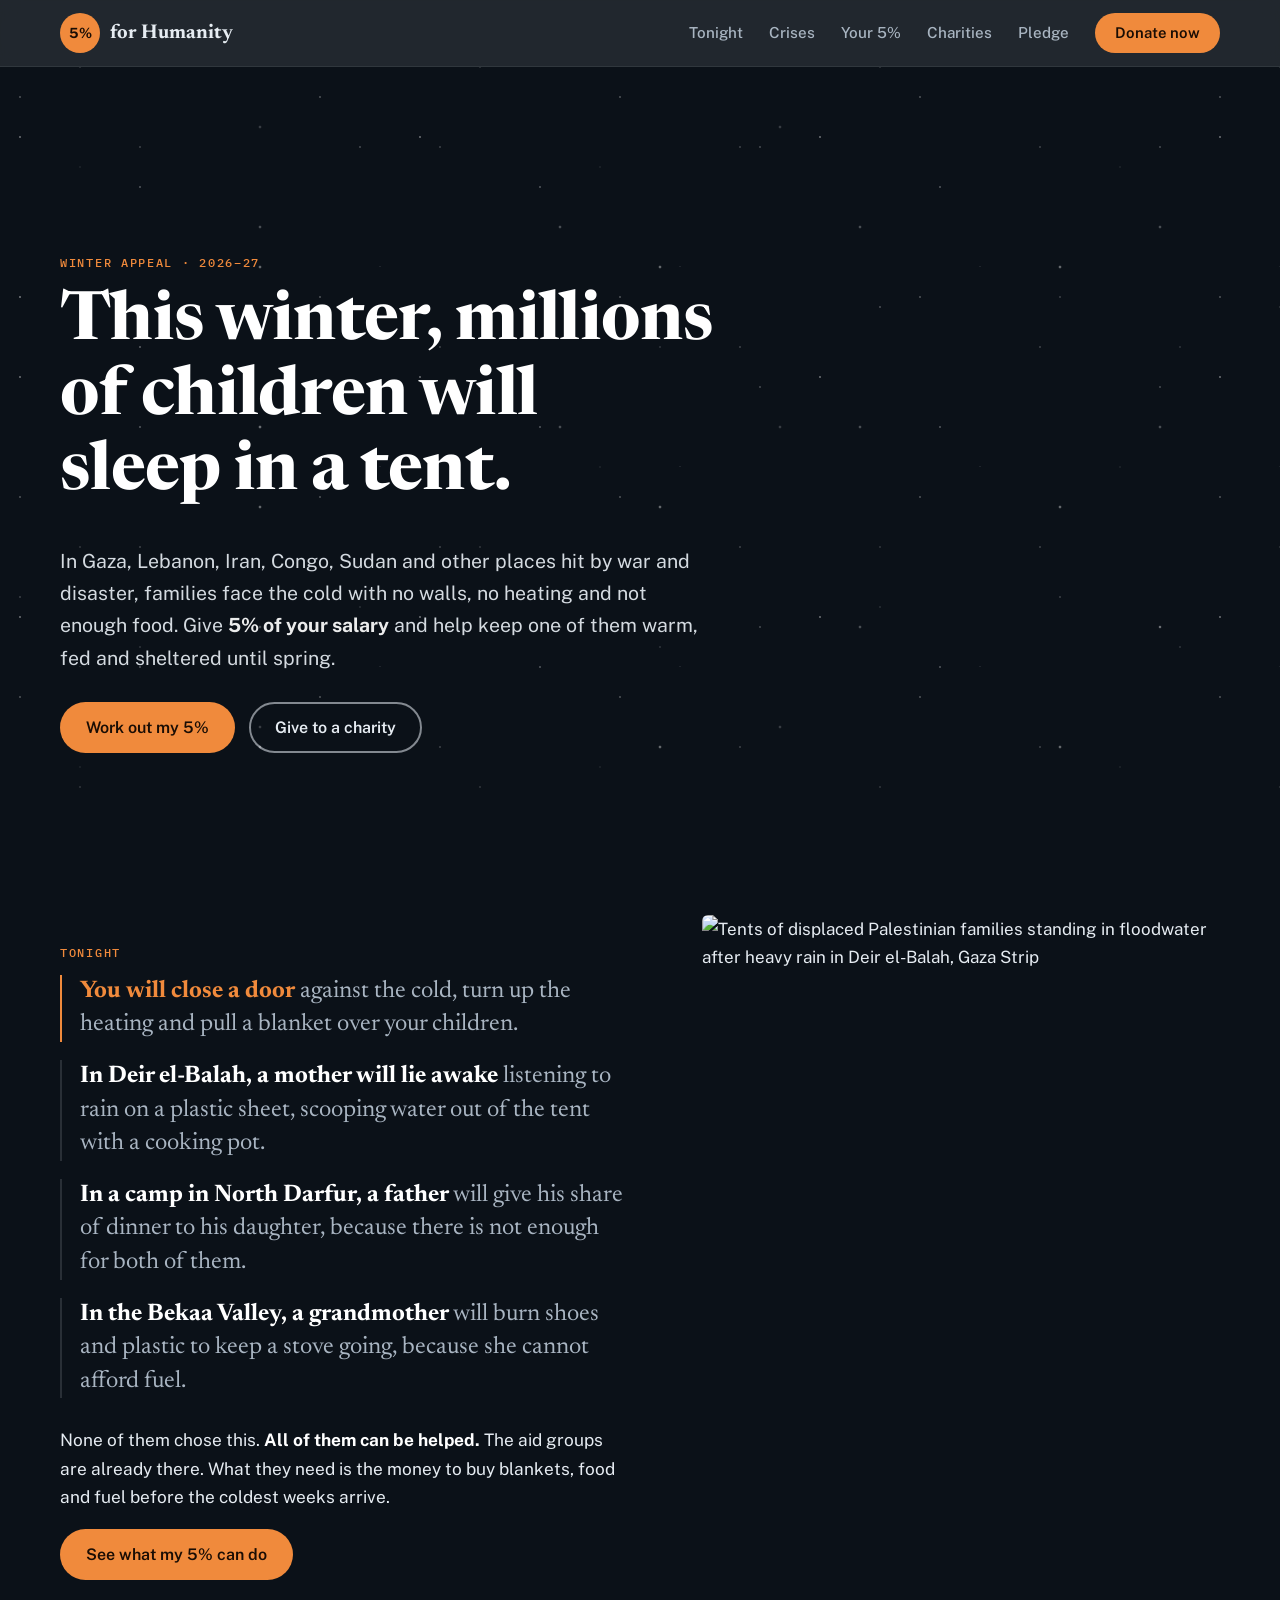
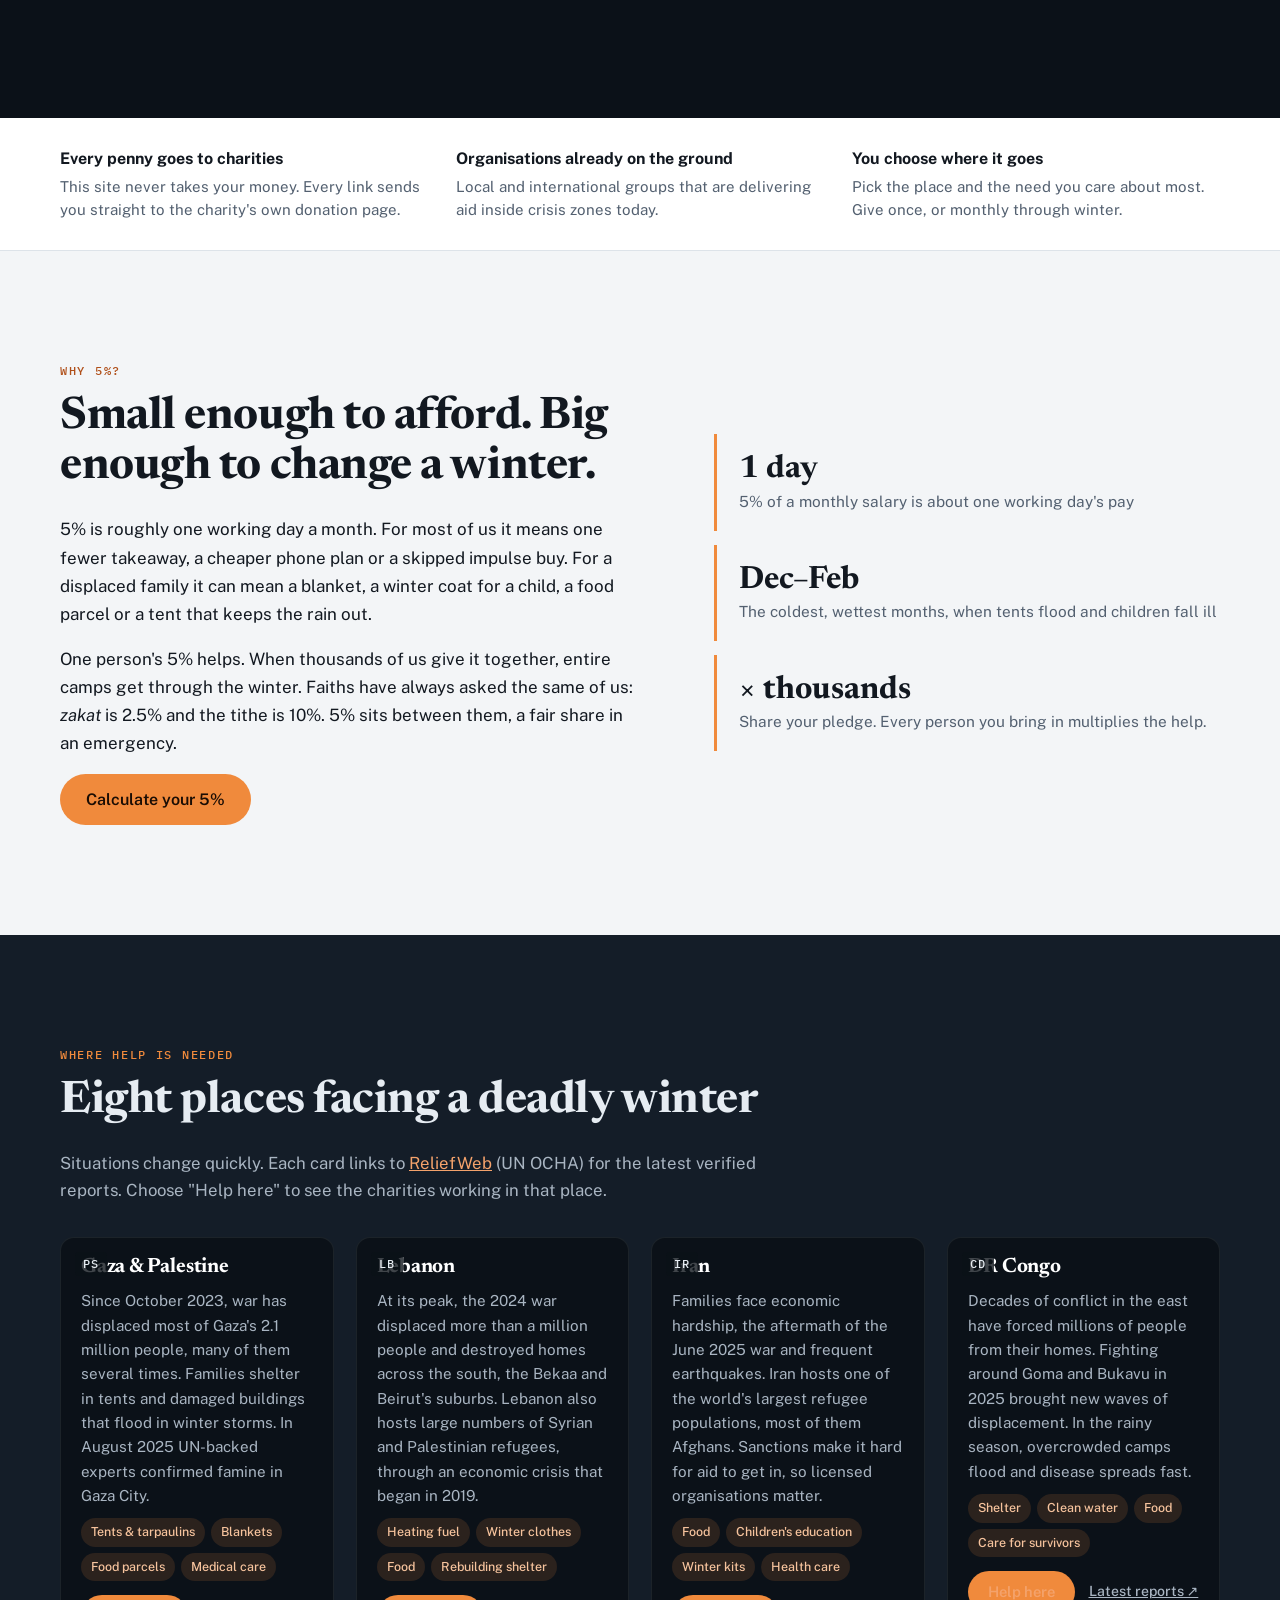
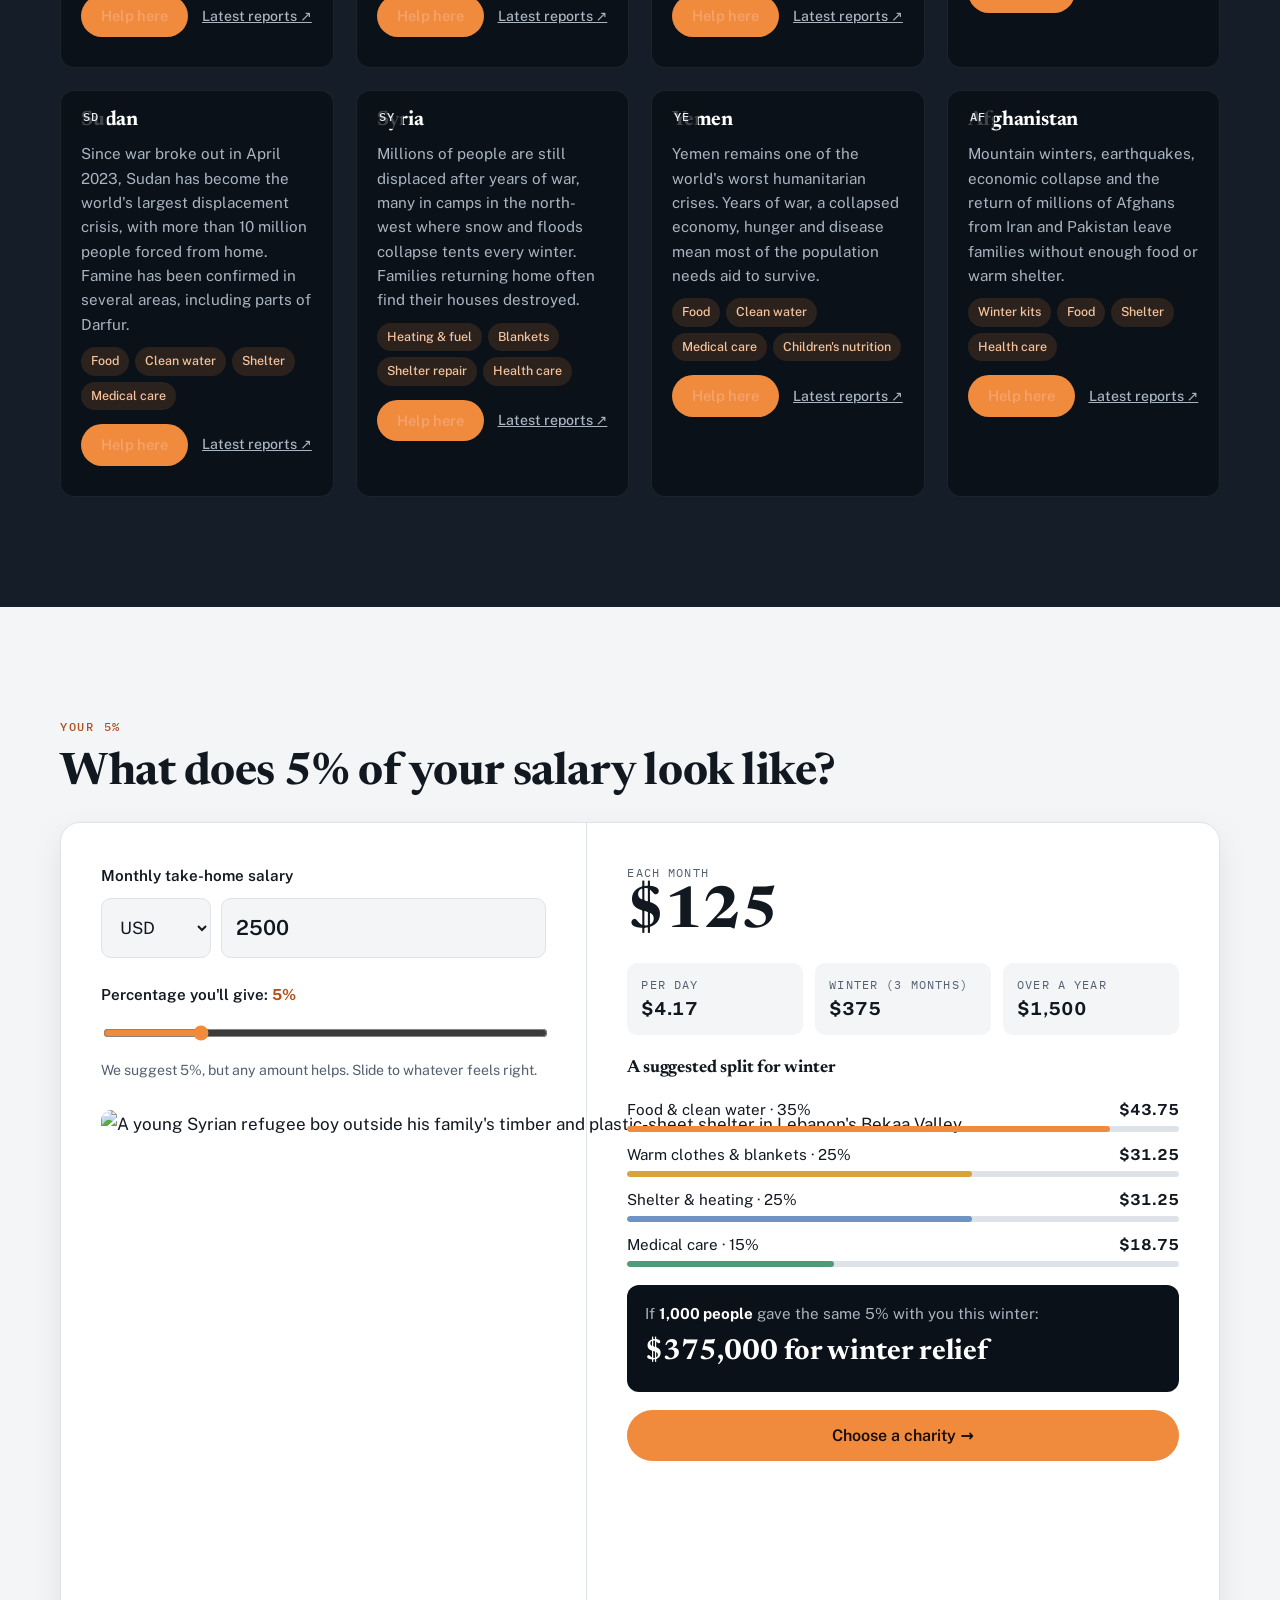
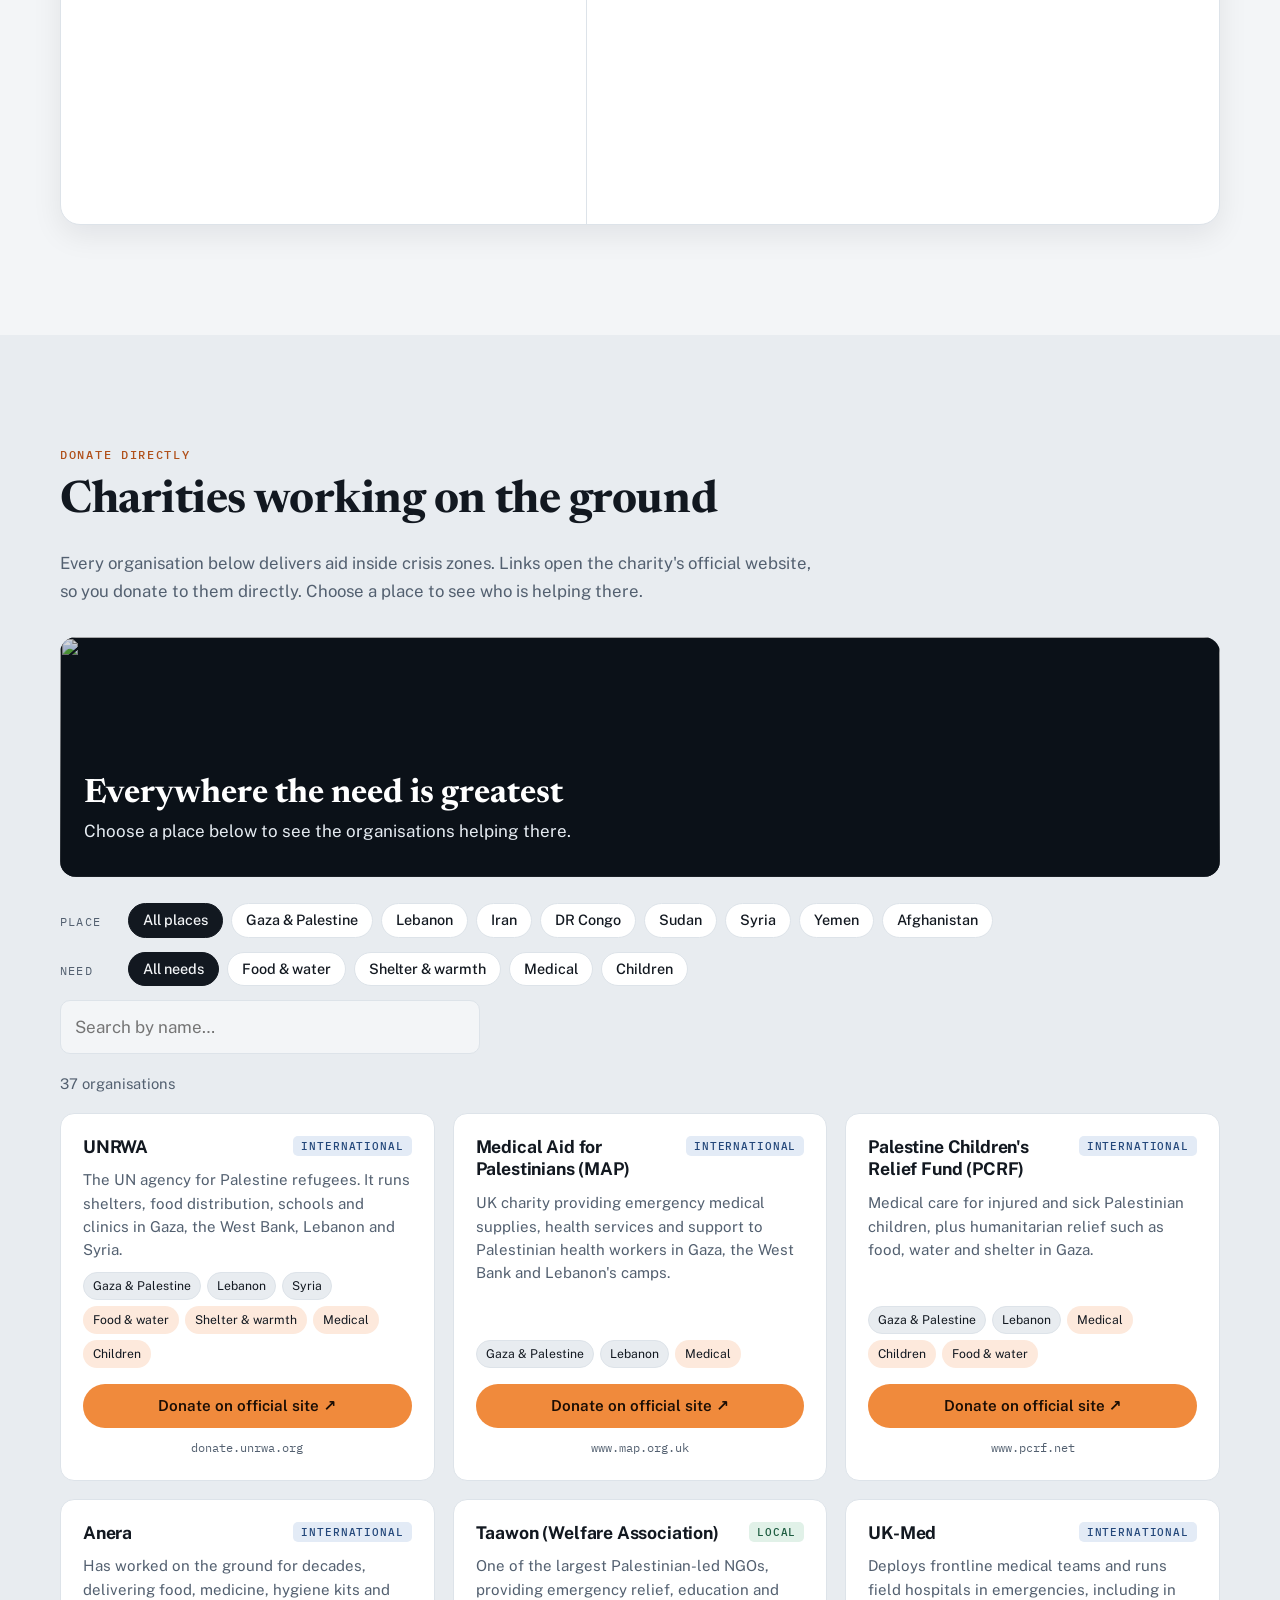
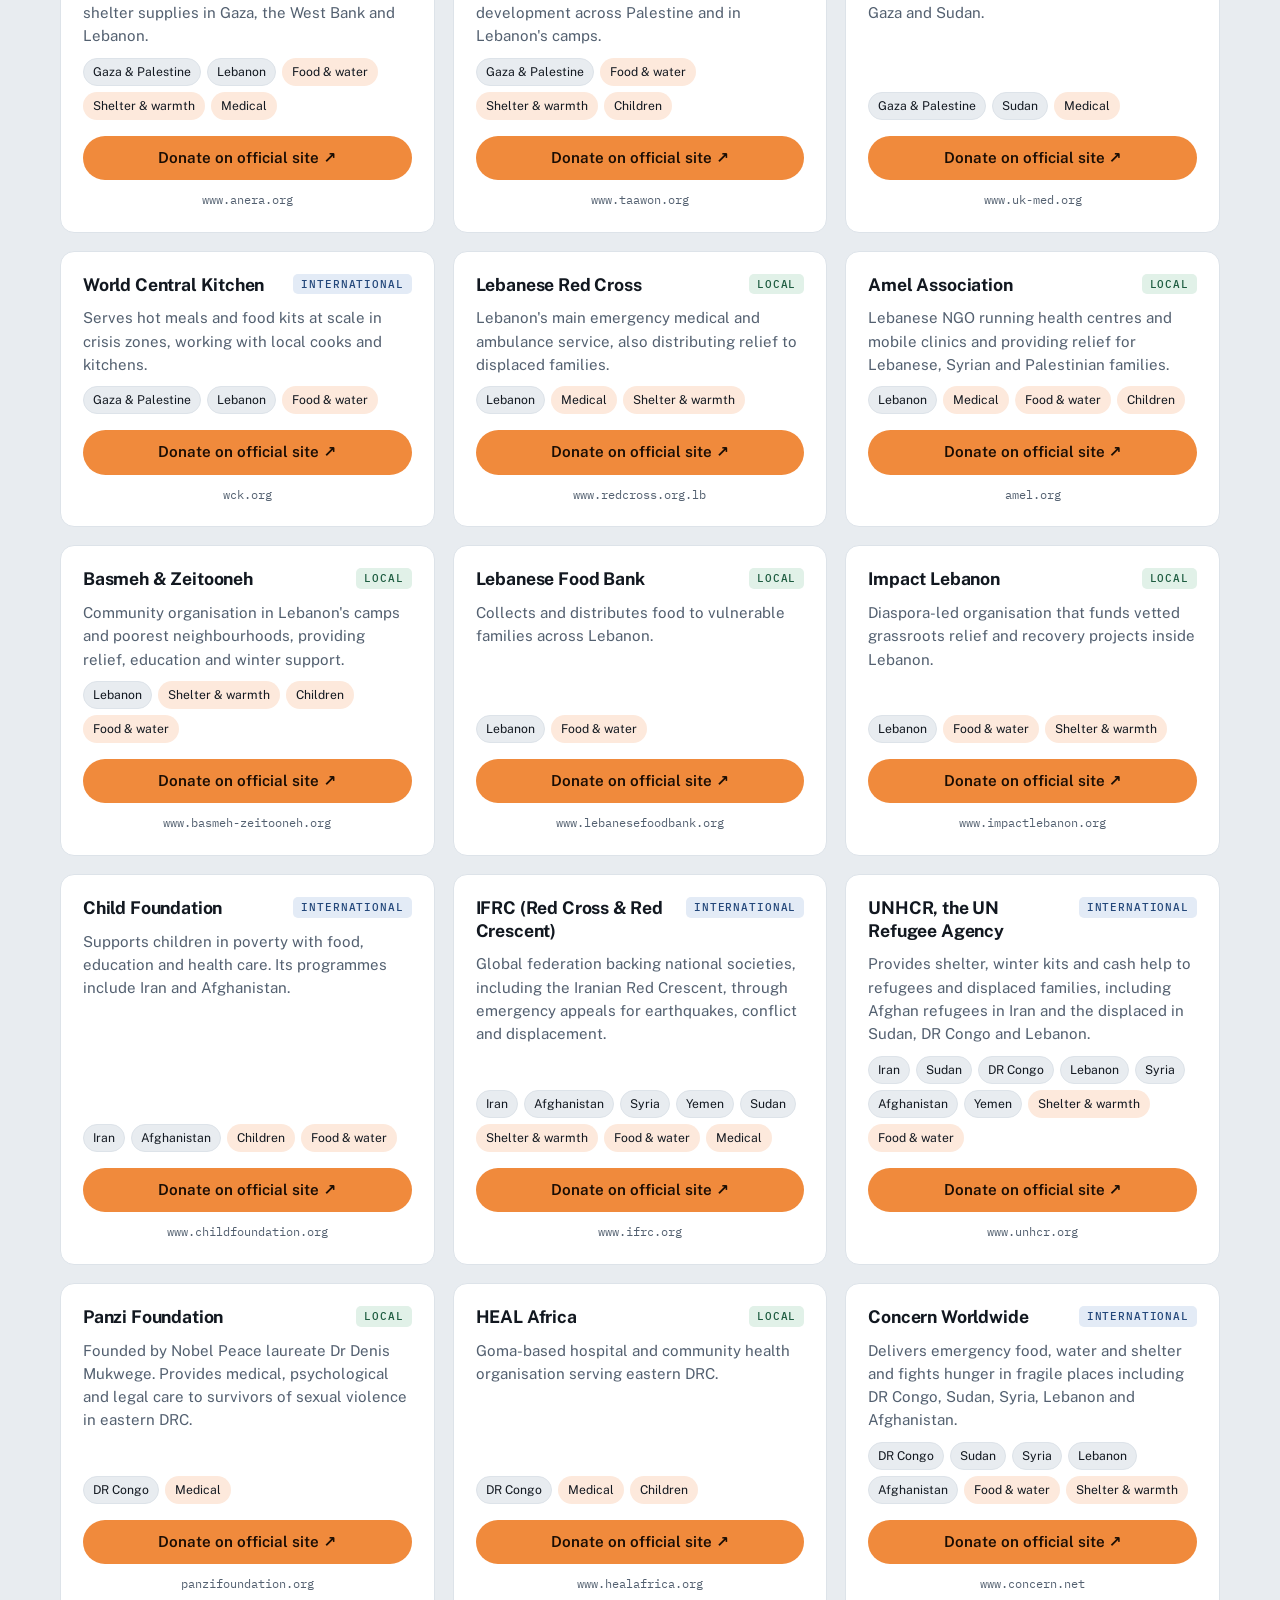
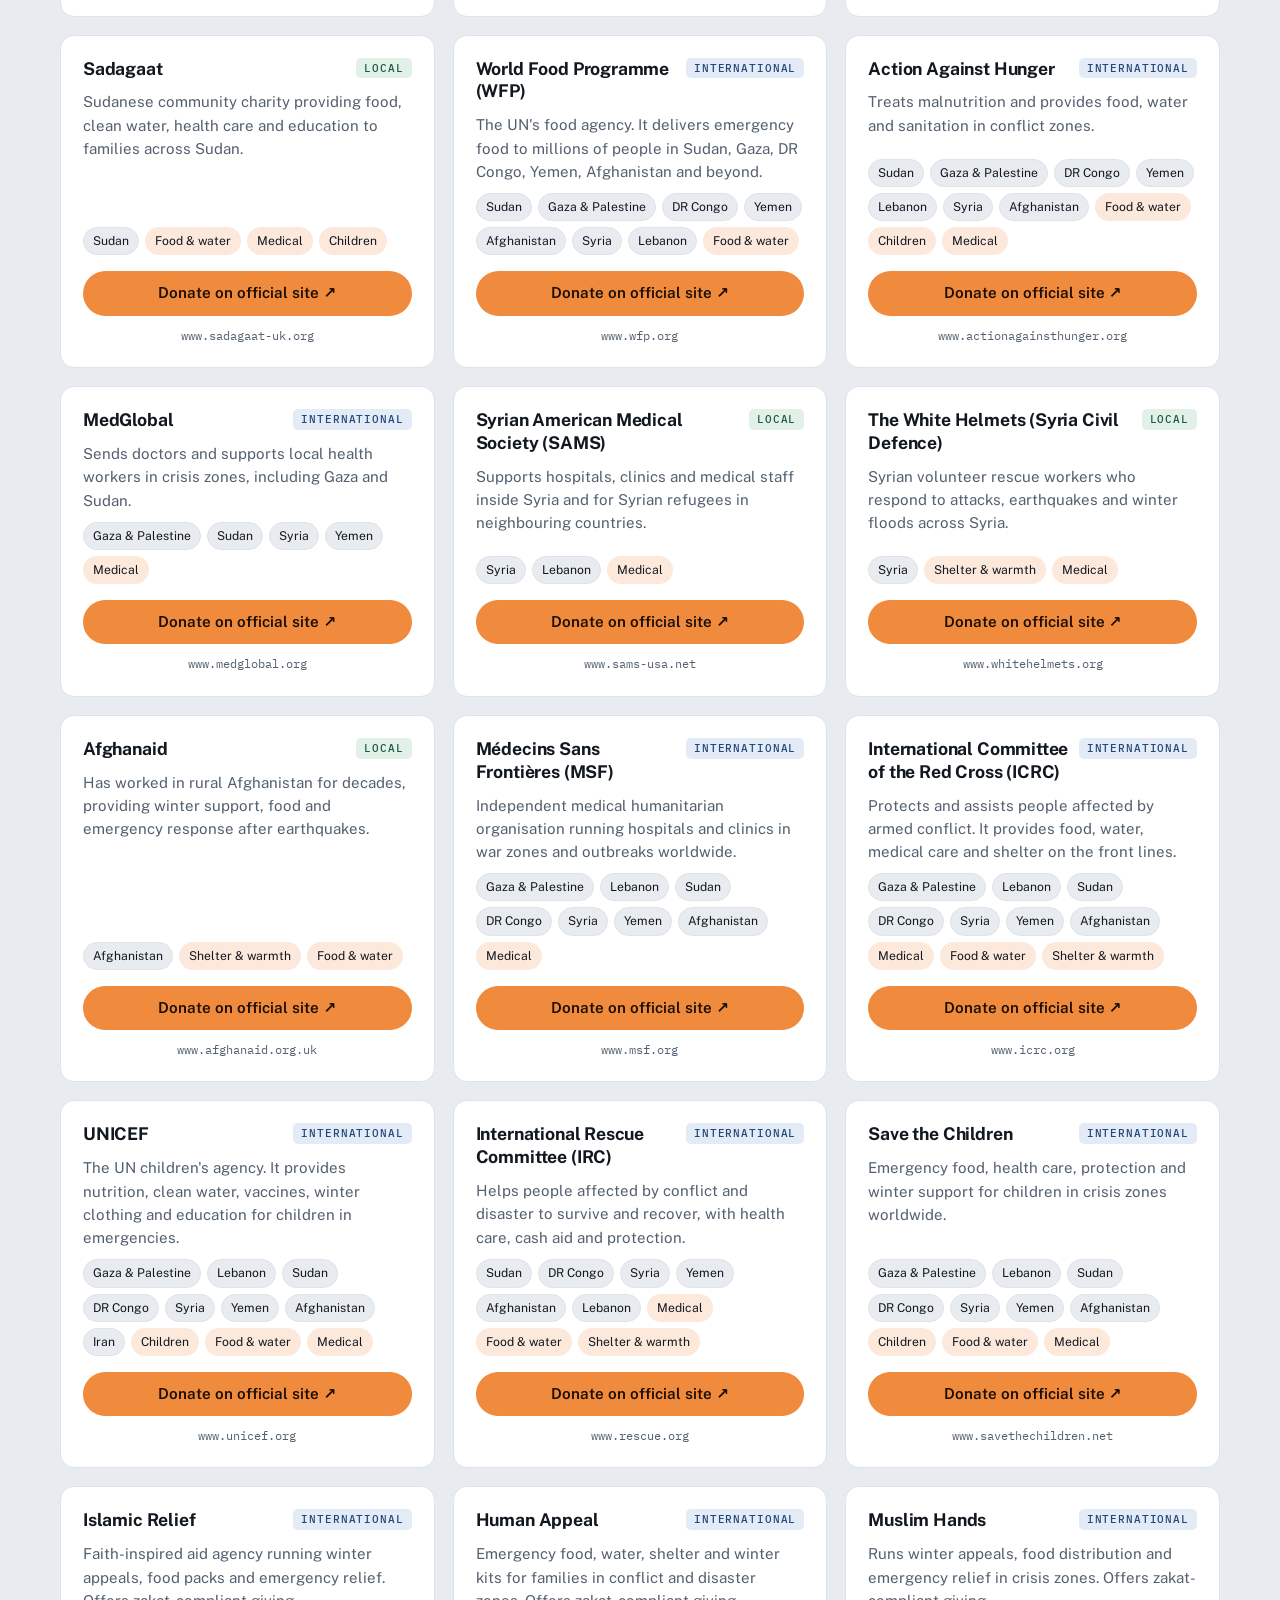
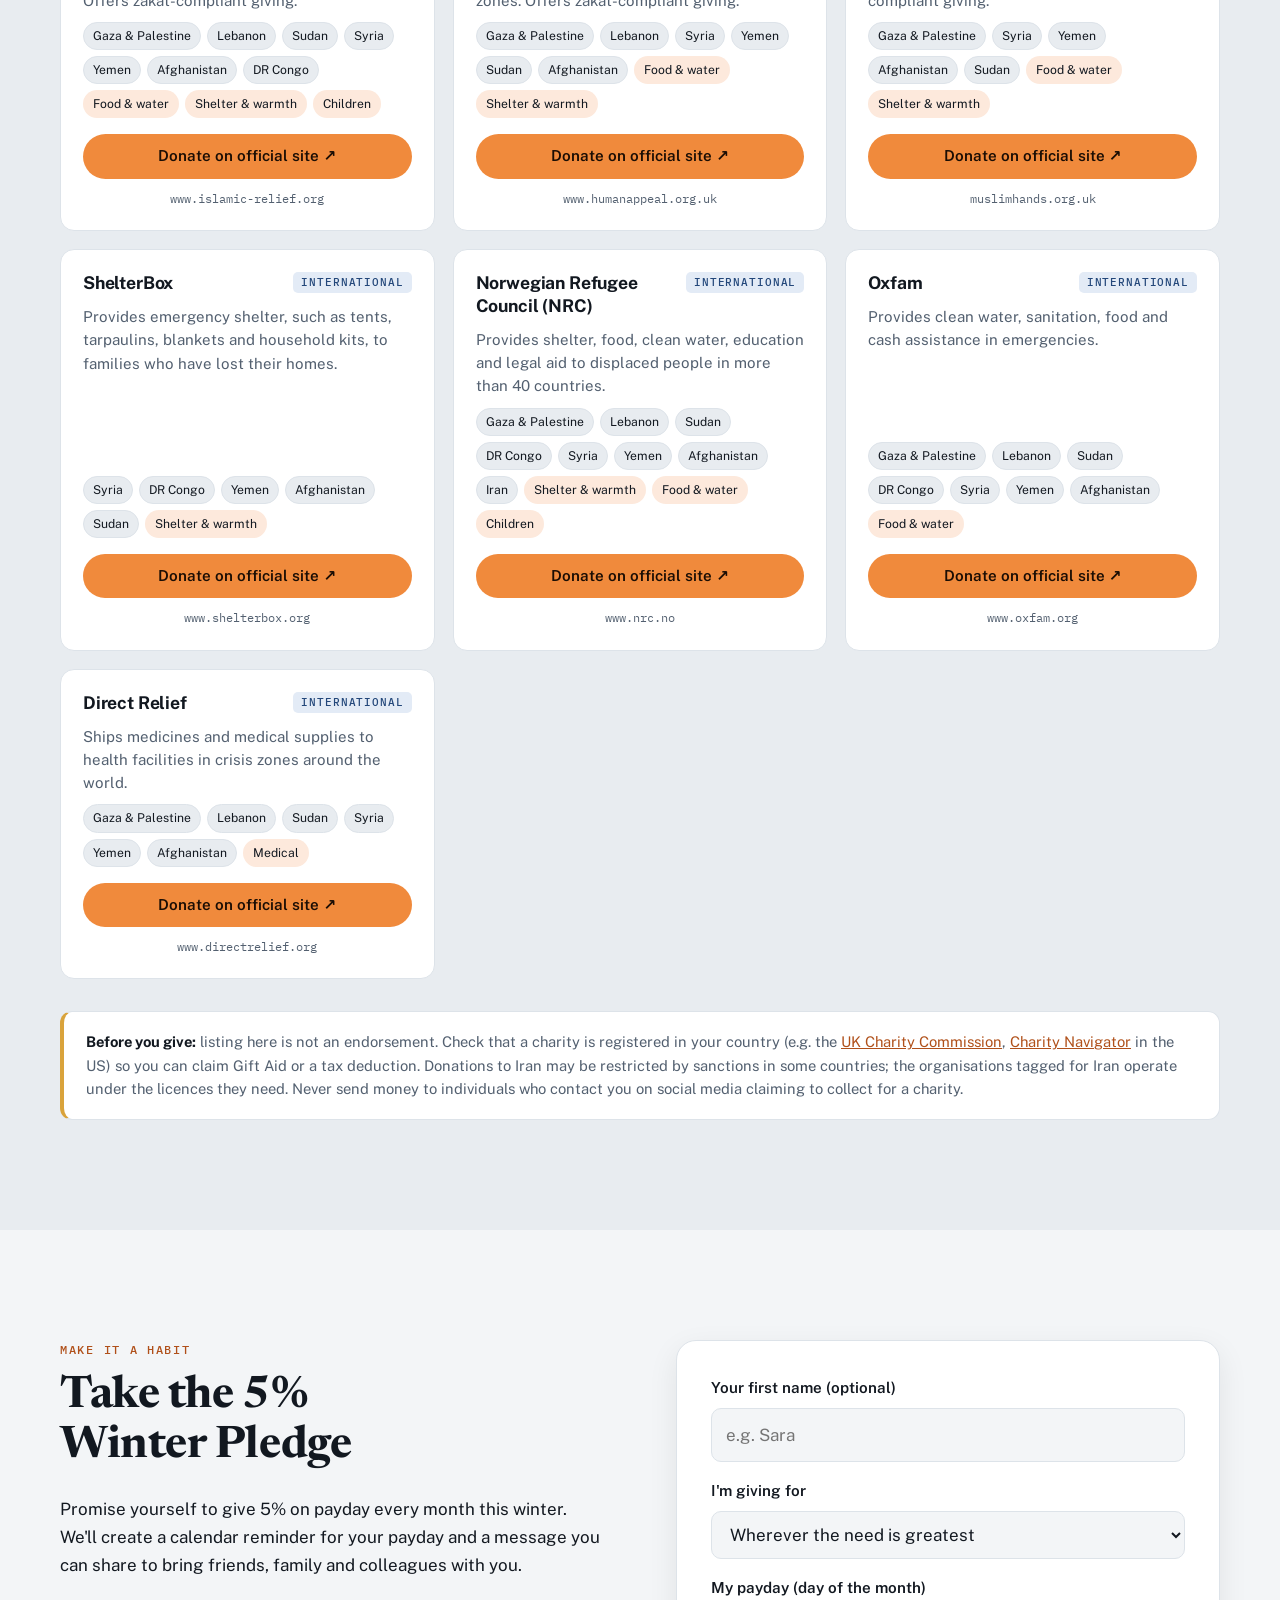
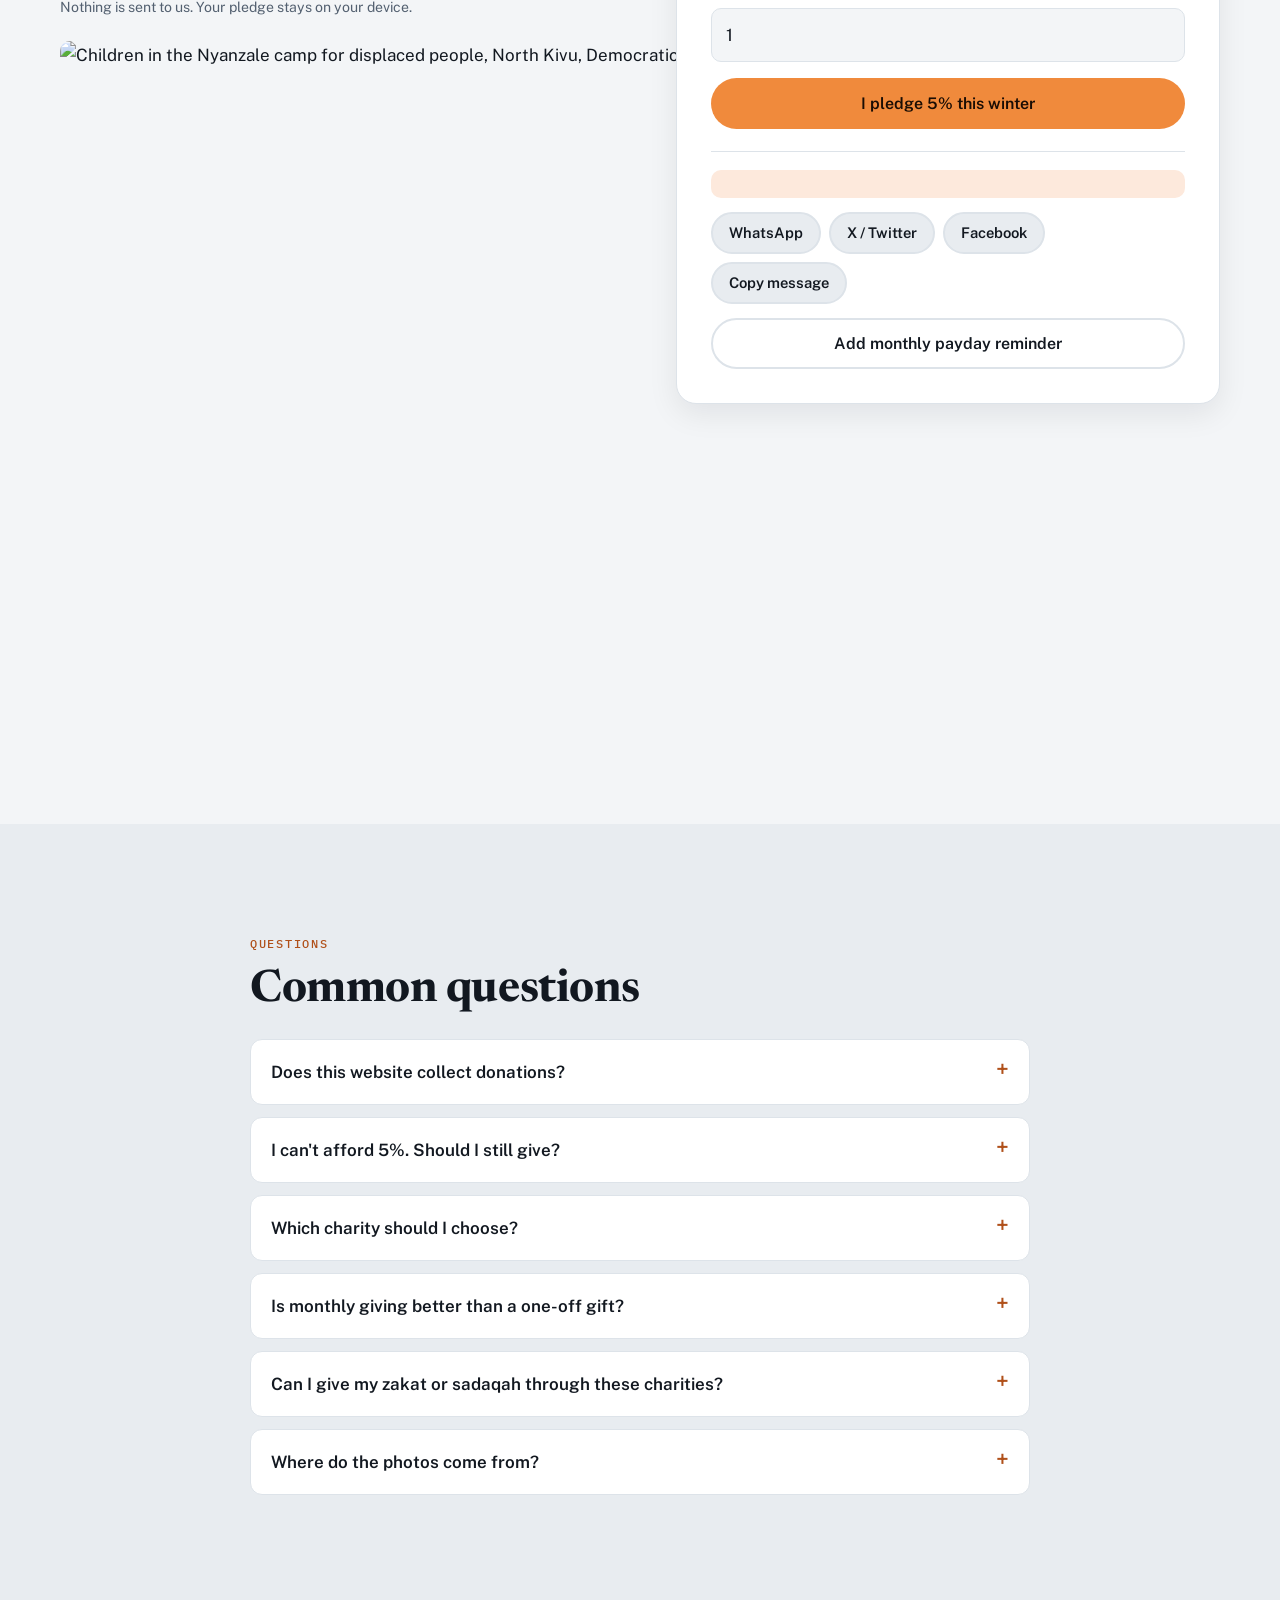
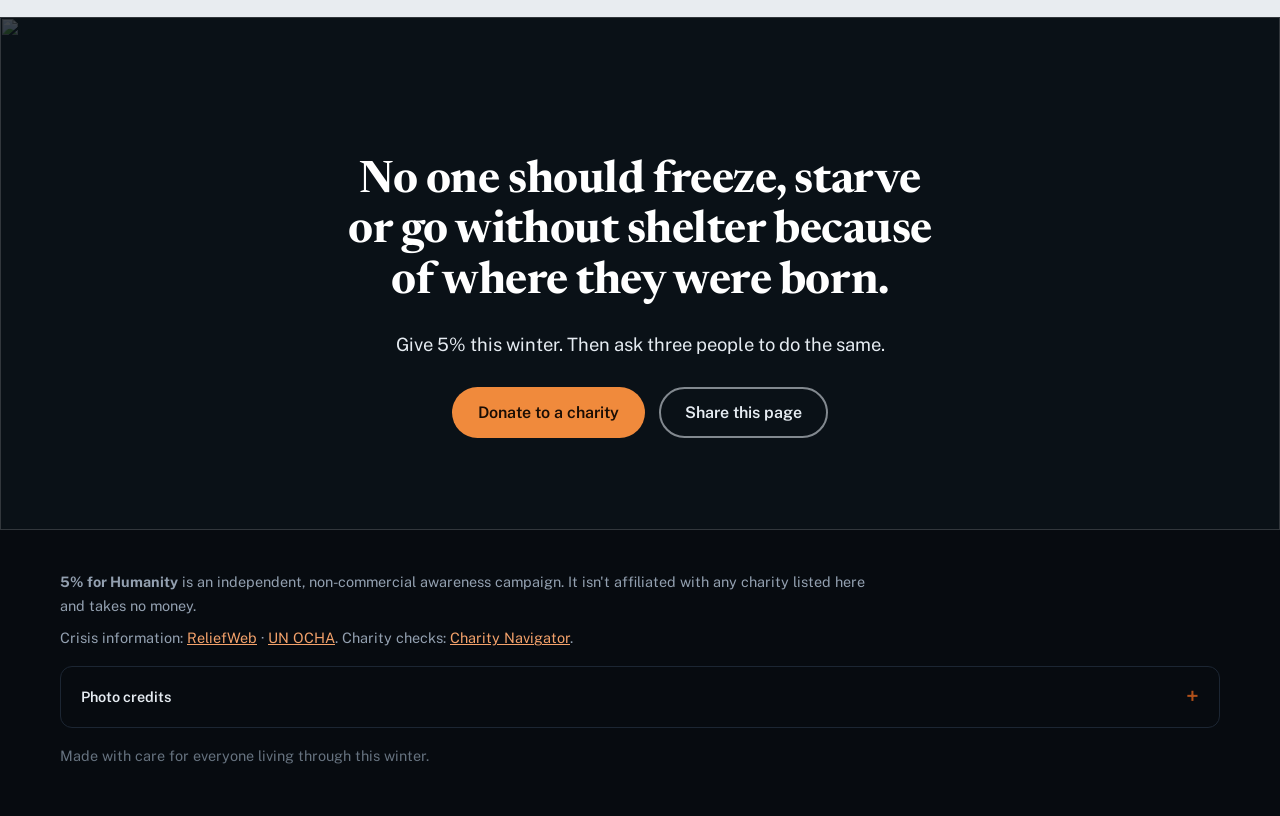
==== commit b7e0eb79: "WIP: photo-led redesign of the winter appeal site Darker documentary theme, hero photo slideshow, 'T" ====
--- a/docs/index.html
+++ b/docs/index.html
@@ -3,16 +3,17 @@
 <head>
   <meta charset="utf-8">
   <meta name="viewport" content="width=device-width, initial-scale=1">
-  <title>Five Percent for Humanity: Winter Appeal</title>
-  <meta name="description" content="Give 5% of your salary this winter to help families in Gaza, Lebanon, Iran, Congo, Sudan and other crisis zones get warm clothes, food and shelter. Donate directly to trusted on-the-ground charities.">
+  <title>Five Percent for Humanity</title>
+  <meta name="description" content="Give 5% of your salary this winter so families in Gaza, Lebanon, Iran, Congo, Sudan and other crisis zones get warm clothes, food and shelter. Donate directly to trusted charities working on the ground.">
   <meta property="og:title" content="Five Percent for Humanity: Winter Appeal">
-  <meta property="og:description" content="This winter, give 5% of your salary. Warm clothes, food and shelter for families in Gaza, Lebanon, Iran, Congo, Sudan and beyond.">
+  <meta property="og:description" content="This winter, millions of children will sleep in tents. Give 5% of your salary for warm clothes, food and shelter.">
   <meta property="og:type" content="website">
-  <meta name="theme-color" content="#0f1b2d">
-  <link rel="icon" href="data:image/svg+xml,%3Csvg xmlns='http://www.w3.org/2000/svg' viewBox='0 0 64 64'%3E%3Ccircle cx='32' cy='32' r='30' fill='%23e8743b'/%3E%3Ctext x='32' y='42' font-size='26' text-anchor='middle' fill='white' font-family='Arial' font-weight='bold'%3E5%25%3C/text%3E%3C/svg%3E">
+  <meta property="og:image" content="images/hero.jpg">
+  <meta name="theme-color" content="#0b1118">
+  <link rel="icon" href="data:image/svg+xml,%3Csvg xmlns='http://www.w3.org/2000/svg' viewBox='0 0 64 64'%3E%3Ccircle cx='32' cy='32' r='30' fill='%23f08a3c'/%3E%3Ctext x='32' y='42' font-size='26' text-anchor='middle' fill='white' font-family='Arial' font-weight='bold'%3E5%25%3C/text%3E%3C/svg%3E">
   <link rel="preconnect" href="https://fonts.googleapis.com">
   <link rel="preconnect" href="https://fonts.gstatic.com" crossorigin>
-  <link href="https://fonts.googleapis.com/css2?family=Fraunces:opsz,wght@9..144,600;9..144,800&family=Inter:wght@400;500;600;700&display=swap" rel="stylesheet">
+  <link href="https://fonts.googleapis.com/css2?family=Newsreader:ital,opsz,wght@0,6..72,500;0,6..72,700;1,6..72,500&family=Public+Sans:wght@400;500;600;700&family=IBM+Plex+Mono:wght@400;500&display=swap" rel="stylesheet">
   <link rel="stylesheet" href="styles.css">
 </head>
 <body>
@@ -28,38 +29,59 @@
         <span></span><span></span><span></span>
       </button>
       <nav id="nav-links" class="nav-links" aria-label="Main">
-        <a href="#why">Why 5%</a>
+        <a href="#tonight">Tonight</a>
         <a href="#crises">Crises</a>
-        <a href="#calculator">Calculator</a>
+        <a href="#calculator">Your 5%</a>
         <a href="#charities">Charities</a>
         <a href="#pledge">Pledge</a>
-        <a class="btn btn-small" href="#charities">Donate now</a>
+        <a class="btn btn-small btn-primary" href="#charities">Donate now</a>
       </nav>
     </div>
   </header>
 
   <main id="main">
-    <!-- HERO -->
-    <section class="hero" id="top">
+    <!-- HERO: photo slideshow, one slide per situation -->
+    <section class="hero" id="top" aria-label="Winter appeal">
+      <div class="hero-slides" id="hero-slides" aria-hidden="true"></div>
+      <div class="hero-shade" aria-hidden="true"></div>
       <div class="snow" aria-hidden="true"></div>
       <div class="container hero-inner">
         <p class="eyebrow">Winter Appeal · 2026–27</p>
-        <h1>This winter, give <span class="accent">5%</span> of your salary.<br>Keep a family warm, fed and sheltered.</h1>
+        <h1>This winter, millions of children will sleep in a tent.</h1>
         <p class="lead">
-          In Gaza, Lebanon, Iran, Congo, Sudan and other places hit by war and disaster, millions of
-          people will face this winter in tents, ruined buildings and open camps. Without warm clothes,
-          blankets, food and shelter, the cold kills, especially children and the elderly.
+          In Gaza, Lebanon, Iran, Congo, Sudan and other places hit by war and disaster, families face the
+          cold with no walls, no heating and not enough food. Give <strong>5% of your salary</strong> and help keep
+          one of them warm, fed and sheltered until spring.
         </p>
         <div class="hero-actions">
           <a class="btn btn-primary" href="#calculator">Work out my 5%</a>
-          <a class="btn btn-ghost" href="#charities">See trusted charities</a>
-        </div>
-        <ul class="hero-needs" aria-label="What your gift provides">
-          <li><span class="need-icon" aria-hidden="true">🧥</span> Warm clothes &amp; blankets</li>
-          <li><span class="need-icon" aria-hidden="true">🍲</span> Food &amp; clean water</li>
-          <li><span class="need-icon" aria-hidden="true">⛺</span> Shelter &amp; heating</li>
-          <li><span class="need-icon" aria-hidden="true">🩺</span> Medical care</li>
-        </ul>
+          <a class="btn btn-ghost" href="#charities">Give to a charity</a>
+        </div>
+      </div>
+      <div class="container hero-foot">
+        <p class="photo-caption" id="hero-caption"></p>
+        <div class="hero-dots" id="hero-dots" role="group" aria-label="Choose photo"></div>
+      </div>
+    </section>
+
+    <!-- TONIGHT -->
+    <section class="tonight" id="tonight">
+      <div class="container tonight-grid">
+        <div class="tonight-text">
+          <p class="eyebrow">Tonight</p>
+          <ol class="tonight-lines">
+            <li><span class="you">You will close a door</span> against the cold, turn up the heating and pull a blanket over your children.</li>
+            <li><span>In Deir el-Balah, a mother will lie awake</span> listening to rain on a plastic sheet, scooping water out of the tent with a cooking pot.</li>
+            <li><span>In a camp in North Darfur, a father</span> will give his share of dinner to his daughter, because there is not enough for both of them.</li>
+            <li><span>In the Bekaa Valley, a grandmother</span> will burn shoes and plastic to keep a stove going, because she cannot afford fuel.</li>
+          </ol>
+          <p class="tonight-close">None of them chose this. <strong>All of them can be helped.</strong> The aid groups are already there. What they need is the money to buy blankets, food and fuel before the coldest weeks arrive.</p>
+          <a class="btn btn-primary" href="#calculator">See what my 5% can do</a>
+        </div>
+        <figure class="tonight-photo">
+          <img src="images/gaza.jpg" alt="Tents of displaced Palestinian families standing in floodwater after heavy rain in Deir el-Balah, Gaza Strip" loading="lazy" width="1024" height="683">
+          <figcaption class="photo-caption" data-credit="gaza"></figcaption>
+        </figure>
       </div>
     </section>
 
@@ -67,15 +89,15 @@
     <section class="trust" aria-label="How this site works">
       <div class="container trust-grid">
         <div>
-          <strong>100% goes to charities</strong>
+          <strong>Every penny goes to charities</strong>
           <span>This site never takes your money. Every link sends you straight to the charity's own donation page.</span>
         </div>
         <div>
-          <strong>On-the-ground organisations</strong>
-          <span>We list local and international groups already delivering aid inside crisis zones.</span>
-        </div>
-        <div>
-          <strong>Your choice, your control</strong>
+          <strong>Organisations already on the ground</strong>
+          <span>Local and international groups that are delivering aid inside crisis zones today.</span>
+        </div>
+        <div>
+          <strong>You choose where it goes</strong>
           <span>Pick the place and the need you care about most. Give once, or monthly through winter.</span>
         </div>
       </div>
@@ -94,8 +116,8 @@
           </p>
           <p>
             One person's 5% helps. When thousands of us give it together, entire camps get through
-            the winter. Generosity across faiths has always worked this way: <em>zakat</em> is
-            2.5%, the tithe is 10%, and 5% sits between them as a fair share for an emergency.
+            the winter. Faiths have always asked the same of us: <em>zakat</em> is
+            2.5% and the tithe is 10%. 5% sits between them, a fair share in an emergency.
           </p>
           <a class="btn btn-primary" href="#calculator">Calculate your 5%</a>
         </div>
@@ -105,25 +127,25 @@
             <span class="stat-label">5% of a monthly salary is about one working day's pay</span>
           </div>
           <div class="stat-card">
-            <span class="stat-num">3 months</span>
-            <span class="stat-label">December to February is the hardest, coldest stretch for displaced families</span>
+            <span class="stat-num">Dec–Feb</span>
+            <span class="stat-label">The coldest, wettest months, when tents flood and children fall ill</span>
           </div>
           <div class="stat-card">
             <span class="stat-num">× thousands</span>
-            <span class="stat-label">Share your pledge. Every person you bring in multiplies the impact.</span>
+            <span class="stat-label">Share your pledge. Every person you bring in multiplies the help.</span>
           </div>
         </div>
       </div>
     </section>
 
     <!-- CRISES -->
-    <section class="section section-tint" id="crises">
+    <section class="section section-dark" id="crises">
       <div class="container">
         <p class="eyebrow">Where help is needed</p>
-        <h2>Places facing a deadly winter</h2>
+        <h2>Eight places facing a deadly winter</h2>
         <p class="section-lead">
           Situations change quickly. Each card links to <a href="https://reliefweb.int" target="_blank" rel="noopener">ReliefWeb</a>
-          (UN OCHA) for the latest verified reports. Tap "See charities" to filter the directory to that place.
+          (UN OCHA) for the latest verified reports. Choose "Help here" to see the charities working in that place.
         </p>
         <div class="crisis-grid" id="crisis-grid"></div>
       </div>
@@ -135,7 +157,7 @@
         <p class="eyebrow">Your 5%</p>
         <h2>What does 5% of your salary look like?</h2>
         <div class="calc">
-          <form class="calc-form" id="calc-form" onsubmit="return false">
+          <form class="calc-form" id="calc-form">
             <label for="salary">Monthly take-home salary</label>
             <div class="input-row">
               <select id="currency" aria-label="Currency"></select>
@@ -144,6 +166,10 @@
             <label for="percent">Percentage you'll give: <output id="percent-out">5%</output></label>
             <input id="percent" type="range" min="1" max="20" step="0.5" value="5">
             <p class="hint">We suggest 5%, but any amount helps. Slide to whatever feels right.</p>
+            <figure class="calc-photo">
+              <img src="images/syria.jpg" alt="A young Syrian refugee boy outside his family's timber and plastic-sheet shelter in Lebanon's Bekaa Valley" loading="lazy" width="1000" height="666">
+              <figcaption class="photo-caption" data-credit="syria"></figcaption>
+            </figure>
           </form>
 
           <div class="calc-results" aria-live="polite">
@@ -177,8 +203,18 @@
         <h2>Charities working on the ground</h2>
         <p class="section-lead">
           Every organisation below delivers aid inside crisis zones. Links open the charity's official website,
-          so you donate to them directly. Filter by place or by what you want to fund.
+          so you donate to them directly. Choose a place to see who is helping there.
         </p>
+
+        <figure class="situation" id="situation" aria-live="polite">
+          <img id="situation-img" src="images/gaza2.jpg" alt="" loading="lazy">
+          <div class="situation-shade" aria-hidden="true"></div>
+          <figcaption class="situation-text">
+            <span class="situation-place" id="situation-place">Everywhere the need is greatest</span>
+            <span class="situation-line" id="situation-line">Choose a place below to see the organisations helping there.</span>
+            <span class="photo-caption" id="situation-credit"></span>
+          </figcaption>
+        </figure>
 
         <div class="filters" role="group" aria-label="Filter charities">
           <div class="filter-group">
@@ -220,6 +256,10 @@
             reminder for your payday and a message you can share to bring friends, family and colleagues with you.
           </p>
           <p class="hint">Nothing is sent to us. Your pledge stays on your device.</p>
+          <figure class="pledge-photo">
+            <img src="images/congo2.jpg" alt="Children in the Nyanzale camp for displaced people, North Kivu, Democratic Republic of the Congo" loading="lazy" width="1000" height="665">
+            <figcaption class="photo-caption" data-credit="congo2"></figcaption>
+          </figure>
         </div>
         <form class="pledge-form" id="pledge-form">
           <label for="p-name">Your first name (optional)</label>
@@ -241,7 +281,7 @@
               <a class="btn btn-share" id="share-fb" target="_blank" rel="noopener">Facebook</a>
               <button class="btn btn-share" type="button" id="share-copy">Copy message</button>
             </div>
-            <button class="btn btn-ghost-dark btn-block" type="button" id="ics-btn">📅 Add monthly payday reminder</button>
+            <button class="btn btn-ghost-dark btn-block" type="button" id="ics-btn">Add monthly payday reminder</button>
           </div>
         </form>
       </div>
@@ -272,18 +312,25 @@
           <summary>Can I give my zakat or sadaqah through these charities?</summary>
           <p>Several listed organisations, including Islamic Relief, Human Appeal and Muslim Hands, run zakat-compliant funds. Check each charity's zakat policy on their website.</p>
         </details>
+        <details>
+          <summary>Where do the photos come from?</summary>
+          <p>Every photo on this page is a real photograph from the place it describes, taken by humanitarian photographers and journalists and published under an open licence. Full credits are at the bottom of the page.</p>
+        </details>
       </div>
     </section>
 
     <!-- CTA -->
     <section class="cta">
+      <img class="cta-bg" src="images/sudan.jpg" alt="" loading="lazy">
+      <div class="cta-shade" aria-hidden="true"></div>
       <div class="container cta-inner">
         <h2>No one should freeze, starve or go without shelter because of where they were born.</h2>
-        <p>Give 5% this winter, then ask three people to do the same.</p>
+        <p>Give 5% this winter. Then ask three people to do the same.</p>
         <div class="hero-actions">
           <a class="btn btn-primary" href="#charities">Donate to a charity</a>
           <button class="btn btn-ghost" type="button" id="share-site">Share this page</button>
         </div>
+        <p class="photo-caption" data-credit="sudan"></p>
       </div>
     </section>
   </main>
@@ -292,11 +339,16 @@
     <div class="container footer-inner">
       <p><strong>5% for Humanity</strong> is an independent, non-commercial awareness campaign. It isn't affiliated with any charity listed here and takes no money.</p>
       <p>Crisis information: <a href="https://reliefweb.int" target="_blank" rel="noopener">ReliefWeb</a> · <a href="https://www.unocha.org" target="_blank" rel="noopener">UN OCHA</a>. Charity checks: <a href="https://www.charitynavigator.org" target="_blank" rel="noopener">Charity Navigator</a>.</p>
+      <details class="credits">
+        <summary>Photo credits</summary>
+        <ul id="credits-list"></ul>
+      </details>
       <p class="footer-small">Made with care for everyone living through this winter.</p>
     </div>
   </footer>
 
   <div class="toast" id="toast" role="status" aria-live="polite"></div>
+  <script src="photos.js"></script>
   <script src="app.js"></script>
 </body>
 </html>
--- a/docs/styles.css
+++ b/docs/styles.css
@@ -1,33 +1,47 @@
+/* Layout: a documentary photo essay. Full-bleed photographs on winter-night bands,
+   cold daylight sections between them; ember orange is reserved for actions (the warmth you give). */
 :root {
-  --navy: #0f1b2d;
-  --navy-2: #172a45;
-  --ember: #e8743b;
-  --ember-dark: #c95a24;
-  --ember-soft: #fdeee5;
-  --cream: #fbf8f3;
-  --paper: #ffffff;
-  --ink: #1b2433;
-  --muted: #5b6678;
-  --line: #e6e1d8;
-  --tint: #f3efe7;
-  --good: #2f7d5b;
-  --radius: 16px;
-  --shadow: 0 10px 30px rgba(15, 27, 45, 0.08);
-  --font-head: "Fraunces", Georgia, serif;
-  --font-body: "Inter", system-ui, -apple-system, "Segoe UI", Roboto, sans-serif;
-}
-
+  /* fixed night bands (same in both themes) */
+  --night: #0b1118;
+  --night-2: #141d28;
+  --frost: #e6ecf2;
+  --frost-muted: #a9b5c2;
+  --ember: #f08a3c;
+  --ember-hover: #d96f22;
+  /* themed surfaces */
+  --bg: #f3f5f7;
+  --surface: #ffffff;
+  --ink: #121820;
+  --muted: #536070;
+  --line: #dde3e9;
+  --tint: #e8ecf0;
+  --ember-soft: #fde9dc;
+  --link: #b0501a;
+  --local-bg: #e1f1e8; --local-fg: #1d5c40;
+  --intl-bg: #e3ebf6; --intl-fg: #23477a;
+  --shadow: 0 10px 30px rgba(11, 17, 24, 0.08);
+  --radius: 14px;
+  --font-head: "Newsreader", Georgia, "Times New Roman", serif;
+  --font-body: "Public Sans", system-ui, -apple-system, "Segoe UI", Roboto, sans-serif;
+  --font-mono: "IBM Plex Mono", ui-monospace, "SFMono-Regular", Menlo, Consolas, monospace;
+  --gutter-l: max(16px, env(safe-area-inset-left, 0px));
+  --gutter-r: max(16px, env(safe-area-inset-right, 0px));
+}
 @media (prefers-color-scheme: dark) {
-  :root {
-    --cream: #0d1524;
-    --paper: #142036;
-    --ink: #eef1f6;
-    --muted: #a7b1c2;
-    --line: #26344d;
-    --tint: #111c2f;
-    --ember-soft: #3a2418;
+  :root:not([data-theme="light"]) {
+    --bg: #0e151e; --surface: #16202c; --ink: #e8edf2; --muted: #a3afbd; --line: #253242; --tint: #121b26;
+    --ember-soft: #3b2516; --link: #f4a26b;
+    --local-bg: #173a2b; --local-fg: #8fd8b3; --intl-bg: #1b2d4b; --intl-fg: #9dbcf0;
     --shadow: 0 10px 30px rgba(0, 0, 0, 0.35);
+    color-scheme: dark;
   }
+}
+:root[data-theme="dark"] {
+  --bg: #0e151e; --surface: #16202c; --ink: #e8edf2; --muted: #a3afbd; --line: #253242; --tint: #121b26;
+  --ember-soft: #3b2516; --link: #f4a26b;
+  --local-bg: #173a2b; --local-fg: #8fd8b3; --intl-bg: #1b2d4b; --intl-fg: #9dbcf0;
+  --shadow: 0 10px 30px rgba(0, 0, 0, 0.35);
+  color-scheme: dark;
 }
 
 *, *::before, *::after { box-sizing: border-box; }
@@ -38,307 +52,362 @@
   font-size: 17px;
   line-height: 1.65;
   color: var(--ink);
-  background: var(--cream);
+  background: var(--bg);
   -webkit-font-smoothing: antialiased;
   overflow-x: hidden;
 }
-img { max-width: 100%; }
-a { color: var(--ember-dark); }
-@media (prefers-color-scheme: dark) { a { color: #f59a68; } }
-
-h1, h2, h3 { font-family: var(--font-head); line-height: 1.15; margin: 0 0 0.5em; letter-spacing: -0.01em; }
-h1 { font-size: clamp(2.1rem, 5.4vw, 3.9rem); font-weight: 800; }
-h2 { font-size: clamp(1.7rem, 3.6vw, 2.6rem); font-weight: 800; }
-h3 { font-size: 1.25rem; font-weight: 600; }
+body::before { content: ""; position: fixed; inset: 0 0 auto; height: env(safe-area-inset-top, 0px); z-index: 60; background: var(--night); }
+img { max-width: 100%; display: block; }
+a { color: var(--link); }
+
+h1, h2, h3 { font-family: var(--font-head); line-height: 1.12; margin: 0 0 0.5em; font-weight: 700; letter-spacing: -0.01em; }
+h1, h2 { text-wrap: balance; }
+h1 { font-size: clamp(2.3rem, 5.6vw, 4.2rem); }
+h2 { font-size: clamp(1.8rem, 3.8vw, 2.8rem); }
+h3 { font-size: 1.3rem; }
 p { margin: 0 0 1em; }
 
-.container { width: min(1160px, 100% - 32px); margin-inline: auto; }
-.narrow { width: min(780px, 100% - 32px); }
-
-.skip-link {
-  position: absolute; left: -999px; top: 8px; z-index: 100;
-  background: var(--ember); color: #fff; padding: 8px 14px; border-radius: 8px;
-}
+.container { width: 100%; max-width: 1192px; margin-inline: auto; padding-left: var(--gutter-l); padding-right: var(--gutter-r); }
+.narrow { max-width: 812px; }
+
+.skip-link { position: absolute; left: -999px; top: 8px; z-index: 100; background: var(--ember); color: #111; padding: 8px 14px; border-radius: 8px; }
 .skip-link:focus { left: 8px; }
 .visually-hidden { position: absolute; width: 1px; height: 1px; overflow: hidden; clip: rect(0 0 0 0); white-space: nowrap; }
-
 :focus-visible { outline: 3px solid var(--ember); outline-offset: 3px; border-radius: 6px; }
+
+.eyebrow {
+  font-family: var(--font-mono); text-transform: uppercase; letter-spacing: .14em; font-size: .76rem; font-weight: 500;
+  color: var(--link); margin-bottom: 1em;
+}
+.photo-caption {
+  font-family: var(--font-mono); font-size: .72rem; line-height: 1.5; letter-spacing: .02em; color: var(--muted); margin: 0;
+}
+.photo-caption a { color: inherit; }
 
 /* ---------- Buttons ---------- */
 .btn {
   display: inline-flex; align-items: center; justify-content: center; gap: 8px;
   padding: 14px 24px; border-radius: 999px; border: 2px solid transparent;
   font: 600 1rem/1.2 var(--font-body); text-decoration: none; cursor: pointer;
-  transition: transform .15s ease, background .15s ease, box-shadow .15s ease, color .15s ease;
+  transition: transform .15s ease, background .15s ease, color .15s ease, border-color .15s ease;
 }
 .btn:hover { transform: translateY(-1px); }
-.btn-primary { background: var(--ember); color: #fff; box-shadow: 0 6px 18px rgba(232, 116, 59, .35); }
-.btn-primary:hover { background: var(--ember-dark); color: #fff; }
-.btn-ghost { background: transparent; color: #fff; border-color: rgba(255,255,255,.55); }
-.btn-ghost:hover { background: rgba(255,255,255,.1); color: #fff; }
+.btn-primary { background: var(--ember); color: #1a0d04; }
+.btn-primary:hover { background: var(--ember-hover); color: #1a0d04; }
+.btn-ghost { background: transparent; color: var(--frost); border-color: rgba(230, 236, 242, .55); }
+.btn-ghost:hover { background: rgba(230, 236, 242, .1); color: #fff; }
 .btn-ghost-dark { background: transparent; color: var(--ink); border-color: var(--line); }
 .btn-ghost-dark:hover { border-color: var(--ember); }
 .btn-small { padding: 9px 18px; font-size: .93rem; }
 .btn-block { width: 100%; }
-.btn-share {
-  background: var(--tint); color: var(--ink); padding: 10px 16px; font-size: .92rem; border-color: var(--line);
-}
+.btn-share { background: var(--tint); color: var(--ink); padding: 10px 16px; font-size: .92rem; border-color: var(--line); }
 .btn-share:hover { border-color: var(--ember); color: var(--ink); }
 
 /* ---------- Header ---------- */
 .site-header {
-  position: sticky; top: 0; z-index: 50;
-  background: rgba(15, 27, 45, .92); backdrop-filter: blur(10px);
-  border-bottom: 1px solid rgba(255,255,255,.06);
+  position: sticky; top: env(safe-area-inset-top, 0px); z-index: 50;
+  background: rgba(11, 17, 24, .9); backdrop-filter: blur(10px);
+  border-bottom: 1px solid rgba(230, 236, 242, .08);
 }
 .nav { display: flex; align-items: center; justify-content: space-between; height: 66px; }
-.brand { display: flex; align-items: center; gap: 10px; color: #fff; text-decoration: none; font-weight: 700; }
+.brand { display: flex; align-items: center; gap: 10px; color: var(--frost); text-decoration: none; }
 .brand-badge {
-  display: grid; place-items: center; width: 40px; height: 40px; border-radius: 50%;
-  background: var(--ember); color: #fff; font-size: .9rem; font-weight: 800;
-}
-.brand-text { font-family: var(--font-head); font-size: 1.2rem; }
+  display: grid; place-items: center; width: 40px; height: 40px; border-radius: 50%; flex: none;
+  background: var(--ember); color: #1a0d04; font: 700 .88rem/1 var(--font-body);
+}
+.brand-text { font-family: var(--font-head); font-size: 1.25rem; font-weight: 700; }
 .nav-links { display: flex; align-items: center; gap: 26px; }
-.nav-links a:not(.btn) { color: #d7deea; text-decoration: none; font-weight: 500; font-size: .96rem; }
+.nav-links a:not(.btn) { color: var(--frost-muted); text-decoration: none; font-weight: 500; font-size: .95rem; }
 .nav-links a:not(.btn):hover { color: #fff; }
-.nav-links .btn { color: #fff; background: var(--ember); }
 .nav-toggle { display: none; background: none; border: 0; padding: 8px; cursor: pointer; }
-.nav-toggle span { display: block; width: 24px; height: 2px; background: #fff; margin: 5px 0; border-radius: 2px; transition: .2s; }
-
+.nav-toggle span { display: block; width: 24px; height: 2px; background: var(--frost); margin: 5px 0; border-radius: 2px; }
 @media (max-width: 860px) {
   .nav-toggle { display: block; }
   .nav-links {
-    position: absolute; top: 66px; left: 0; right: 0;
+    position: absolute; top: 66px; left: 0; right: 0; display: none;
     flex-direction: column; align-items: stretch; gap: 0;
-    background: var(--navy); padding: 8px 16px 18px;
-    display: none; border-bottom: 1px solid rgba(255,255,255,.08);
+    background: var(--night); padding-block: 8px 18px; padding-left: var(--gutter-l); padding-right: var(--gutter-r);
+    border-bottom: 1px solid rgba(230, 236, 242, .08);
   }
   .nav-links.open { display: flex; }
-  .nav-links a:not(.btn) { padding: 12px 4px; border-bottom: 1px solid rgba(255,255,255,.06); }
+  .nav-links a:not(.btn) { padding: 12px 4px; border-bottom: 1px solid rgba(230, 236, 242, .06); }
   .nav-links .btn { margin-top: 12px; }
 }
 
 /* ---------- Hero ---------- */
 .hero {
-  position: relative; overflow: hidden; color: #fff;
+  position: relative; overflow: hidden; color: var(--frost); background: var(--night);
+  display: flex; flex-direction: column; justify-content: flex-end;
+  min-height: clamp(560px, 82vh, 860px);
+}
+.hero-slides, .hero-shade { position: absolute; inset: 0; }
+.hero-slides img {
+  position: absolute; inset: 0; width: 100%; height: 100%; object-fit: cover;
+  opacity: 0; transition: opacity 1.6s ease; transform: scale(1.04);
+}
+.hero-slides img.active { opacity: 1; animation: drift 14s ease-out forwards; }
+@keyframes drift { from { transform: scale(1.04); } to { transform: scale(1.12); } }
+.hero-shade {
   background:
-    radial-gradient(1200px 500px at 85% 110%, rgba(232,116,59,.35), transparent 60%),
-    radial-gradient(800px 400px at 10% -10%, rgba(88,129,190,.35), transparent 60%),
-    linear-gradient(180deg, var(--navy) 0%, var(--navy-2) 100%);
-  padding: clamp(64px, 11vw, 130px) 0 clamp(56px, 8vw, 96px);
-}
-.hero-inner { position: relative; z-index: 1; max-width: 920px; }
-.hero .lead { font-size: clamp(1.05rem, 2vw, 1.25rem); color: #d7deea; max-width: 720px; }
-.accent { color: var(--ember); }
-.eyebrow {
-  text-transform: uppercase; letter-spacing: .14em; font-size: .78rem; font-weight: 700;
-  color: var(--ember); margin-bottom: .8em;
-}
-.hero-actions { display: flex; flex-wrap: wrap; gap: 14px; margin: 28px 0 34px; }
-.hero-needs { list-style: none; padding: 0; margin: 0; display: flex; flex-wrap: wrap; gap: 10px; }
-.hero-needs li {
-  background: rgba(255,255,255,.08); border: 1px solid rgba(255,255,255,.14);
-  padding: 8px 14px; border-radius: 999px; font-size: .92rem; color: #eef2f8;
-}
-.need-icon { margin-right: 4px; }
+    linear-gradient(90deg, rgba(11,17,24,.92) 0%, rgba(11,17,24,.7) 45%, rgba(11,17,24,.25) 100%),
+    linear-gradient(0deg, rgba(11,17,24,.85) 0%, rgba(11,17,24,0) 45%);
+}
+.hero-inner { position: relative; z-index: 2; padding-block: 120px 28px; }
+.hero-inner > * { max-width: 760px; }
+.hero h1 { color: #fff; }
+.hero .lead { font-size: clamp(1.05rem, 2vw, 1.22rem); color: var(--frost); opacity: .92; max-width: 640px; }
+.hero .lead strong { color: #fff; }
+.hero .eyebrow { color: var(--ember); }
+.hero-actions { display: flex; flex-wrap: wrap; gap: 14px; margin-top: 28px; }
+.hero-foot {
+  position: relative; z-index: 2; display: flex; justify-content: space-between; align-items: flex-end; gap: 16px;
+  padding-block: 0 24px;
+}
+.hero-foot .photo-caption { color: var(--frost-muted); max-width: 640px; min-width: 0; }
+.hero-dots { display: flex; gap: 8px; flex: none; }
+.hero-dots button {
+  width: 34px; height: 4px; padding: 0; border: 0; border-radius: 4px; cursor: pointer;
+  background: rgba(230, 236, 242, .3);
+}
+.hero-dots button[aria-pressed="true"] { background: var(--ember); }
+.hero-dots button::after { content: ""; display: block; height: 20px; margin-top: -8px; }
+@media (max-width: 640px) {
+  .hero-shade { background: linear-gradient(0deg, rgba(11,17,24,.95) 0%, rgba(11,17,24,.75) 55%, rgba(11,17,24,.35) 100%); }
+  .hero-foot { flex-direction: column-reverse; align-items: flex-start; }
+}
 
 /* Snow */
 .snow, .snow::before, .snow::after {
-  position: absolute; inset: -200px 0 0 0; pointer-events: none;
+  position: absolute; inset: -200px 0 0 0; pointer-events: none; z-index: 1;
   background-image:
-    radial-gradient(2px 2px at 20px 30px, rgba(255,255,255,.8), transparent 60%),
-    radial-gradient(2px 2px at 140px 80px, rgba(255,255,255,.6), transparent 60%),
-    radial-gradient(3px 3px at 260px 160px, rgba(255,255,255,.7), transparent 60%),
-    radial-gradient(2px 2px at 360px 40px, rgba(255,255,255,.5), transparent 60%),
-    radial-gradient(1.5px 1.5px at 80px 200px, rgba(255,255,255,.6), transparent 60%);
+    radial-gradient(2px 2px at 20px 30px, rgba(255,255,255,.75), transparent 60%),
+    radial-gradient(2px 2px at 140px 80px, rgba(255,255,255,.55), transparent 60%),
+    radial-gradient(3px 3px at 260px 160px, rgba(255,255,255,.6), transparent 60%),
+    radial-gradient(2px 2px at 360px 40px, rgba(255,255,255,.45), transparent 60%),
+    radial-gradient(1.5px 1.5px at 80px 200px, rgba(255,255,255,.55), transparent 60%);
   background-size: 400px 240px;
   animation: snow 18s linear infinite;
 }
 .snow::before { content: ""; background-size: 300px 200px; animation-duration: 26s; opacity: .7; }
 .snow::after { content: ""; background-size: 520px 300px; animation-duration: 34s; opacity: .5; }
 @keyframes snow { to { transform: translateY(200px); } }
-@media (prefers-reduced-motion: reduce) {
-  .snow, .snow::before, .snow::after { animation: none; }
-  html { scroll-behavior: auto; }
+
+/* ---------- Tonight ---------- */
+.tonight { background: var(--night); color: var(--frost); padding-block: clamp(64px, 9vw, 110px); }
+.tonight .eyebrow { color: var(--ember); }
+.tonight-grid { display: grid; grid-template-columns: 1.1fr 1fr; gap: clamp(32px, 6vw, 72px); align-items: center; }
+.tonight-text { min-width: 0; }
+.tonight-lines { list-style: none; margin: 0 0 28px; padding: 0; display: grid; gap: 18px; counter-reset: none; }
+.tonight-lines li {
+  font-family: var(--font-head); font-size: clamp(1.2rem, 2.2vw, 1.5rem); line-height: 1.4; color: var(--frost-muted);
+  padding-left: 18px; border-left: 2px solid rgba(230, 236, 242, .14);
+}
+.tonight-lines li span { color: #fff; font-weight: 700; }
+.tonight-lines li:first-child { border-left-color: var(--ember); }
+.tonight-lines li .you { color: var(--ember); }
+.tonight-close { font-size: 1.08rem; color: var(--frost); max-width: 560px; }
+.tonight-close strong { color: #fff; }
+.tonight-photo { margin: 0; display: grid; gap: 10px; min-width: 0; }
+.tonight-photo img { width: 100%; aspect-ratio: 4 / 5; object-fit: cover; border-radius: 6px; }
+.tonight-photo .photo-caption { color: var(--frost-muted); }
+@media (max-width: 860px) {
+  .tonight-grid { grid-template-columns: 1fr; }
+  .tonight-photo { order: -1; }
+  .tonight-photo img { aspect-ratio: 3 / 2; }
 }
 
 /* ---------- Trust strip ---------- */
-.trust { background: var(--paper); border-bottom: 1px solid var(--line); }
-.trust-grid { display: grid; grid-template-columns: repeat(3, 1fr); gap: 28px; padding: 28px 0; }
+.trust { background: var(--surface); border-bottom: 1px solid var(--line); }
+.trust-grid { display: grid; grid-template-columns: repeat(3, 1fr); gap: 28px; padding-block: 28px; }
 .trust-grid div { display: flex; flex-direction: column; gap: 4px; }
 .trust-grid strong { font-size: 1rem; }
 .trust-grid span { color: var(--muted); font-size: .94rem; line-height: 1.5; }
 @media (max-width: 760px) { .trust-grid { grid-template-columns: 1fr; gap: 18px; } }
 
 /* ---------- Sections ---------- */
-.section { padding: clamp(64px, 9vw, 110px) 0; }
+.section { padding-block: clamp(64px, 9vw, 110px); }
 .section-tint { background: var(--tint); }
+.section-dark { background: var(--night-2); color: var(--frost); }
+.section-dark .eyebrow { color: var(--ember); }
+.section-dark .section-lead { color: var(--frost-muted); }
+.section-dark a { color: #f4a26b; }
 .section-lead { color: var(--muted); max-width: 760px; font-size: 1.05rem; margin-bottom: 32px; }
 
 .two-col { display: grid; grid-template-columns: 1.15fr 1fr; gap: clamp(32px, 6vw, 72px); align-items: center; }
+.two-col > * { min-width: 0; }
 @media (max-width: 860px) { .two-col { grid-template-columns: 1fr; } }
 
-.stat-stack { display: grid; gap: 16px; }
-.stat-card {
-  background: var(--paper); border: 1px solid var(--line); border-radius: var(--radius);
-  padding: 22px 24px; box-shadow: var(--shadow); display: flex; flex-direction: column; gap: 4px;
-  border-left: 5px solid var(--ember);
-}
-.stat-num { font-family: var(--font-head); font-size: 1.9rem; font-weight: 800; color: var(--ember); }
+.stat-stack { display: grid; gap: 14px; }
+.stat-card { padding: 18px 0 18px 22px; border-left: 3px solid var(--ember); display: flex; flex-direction: column; gap: 2px; }
+.stat-num { font-family: var(--font-head); font-size: 2rem; font-weight: 700; color: var(--ink); line-height: 1.1; }
 .stat-label { color: var(--muted); font-size: .96rem; line-height: 1.5; }
 
 /* ---------- Crisis cards ---------- */
-.crisis-grid { display: grid; grid-template-columns: repeat(auto-fill, minmax(280px, 1fr)); gap: 20px; }
+.crisis-grid { display: grid; grid-template-columns: repeat(auto-fill, minmax(260px, 1fr)); gap: 22px; }
 .crisis-card {
-  background: var(--paper); border: 1px solid var(--line); border-radius: var(--radius);
-  padding: 24px; display: flex; flex-direction: column; box-shadow: var(--shadow);
-  position: relative; overflow: hidden;
-}
-.crisis-card::before {
-  content: ""; position: absolute; inset: 0 0 auto 0; height: 4px;
-  background: linear-gradient(90deg, var(--ember), #f3b25b);
-}
-.crisis-head { display: flex; align-items: center; gap: 12px; margin-bottom: 10px; }
-.crisis-flag { font-size: 1.7rem; line-height: 1; }
-.crisis-card h3 { margin: 0; }
-.crisis-card p { color: var(--muted); font-size: .96rem; line-height: 1.6; flex: 1; }
-.crisis-needs { display: flex; flex-wrap: wrap; gap: 6px; margin: 0 0 16px; padding: 0; list-style: none; }
-.crisis-needs li { background: var(--ember-soft); color: var(--ink); font-size: .8rem; padding: 4px 10px; border-radius: 999px; font-weight: 500; }
-.crisis-actions { display: flex; gap: 14px; align-items: center; flex-wrap: wrap; }
+  background: var(--night); border: 1px solid rgba(230, 236, 242, .08); border-radius: var(--radius);
+  display: flex; flex-direction: column; overflow: hidden; min-width: 0;
+}
+.crisis-media { position: relative; margin: 0; }
+.crisis-media img { width: 100%; aspect-ratio: 3 / 2; object-fit: cover; }
+.crisis-media .code {
+  position: absolute; left: 14px; top: 14px; font: 500 .72rem/1 var(--font-mono); letter-spacing: .1em;
+  background: rgba(11, 17, 24, .78); color: var(--frost); padding: 6px 8px; border-radius: 4px;
+}
+.crisis-body { padding: 18px 20px 20px; display: flex; flex-direction: column; gap: 10px; flex: 1; }
+.crisis-body h3 { margin: 0; color: #fff; }
+.crisis-body p { color: var(--frost-muted); font-size: .95rem; line-height: 1.6; margin: 0; flex: 1; }
+.crisis-body .photo-caption { color: #7f8c9b; font-size: .68rem; }
+.crisis-needs { display: flex; flex-wrap: wrap; gap: 6px; margin: 0; padding: 0; list-style: none; }
+.crisis-needs li { background: rgba(240, 138, 60, .14); color: #f6c39d; font-size: .78rem; padding: 4px 10px; border-radius: 999px; font-weight: 500; }
+.crisis-actions { display: flex; gap: 14px; align-items: center; flex-wrap: wrap; margin-top: 4px; }
 .crisis-actions .btn { padding: 10px 18px; font-size: .92rem; }
-.link-quiet { font-size: .9rem; font-weight: 500; }
+.crisis-actions .link-quiet { font-size: .88rem; font-weight: 500; color: var(--frost-muted); }
 
 /* ---------- Calculator ---------- */
 .calc {
-  display: grid; grid-template-columns: 1fr 1.2fr; gap: 0;
-  background: var(--paper); border: 1px solid var(--line); border-radius: 22px;
+  display: grid; grid-template-columns: 1fr 1.2fr;
+  background: var(--surface); border: 1px solid var(--line); border-radius: 20px;
   box-shadow: var(--shadow); overflow: hidden;
 }
 @media (max-width: 860px) { .calc { grid-template-columns: 1fr; } }
-.calc-form { padding: clamp(24px, 4vw, 40px); display: flex; flex-direction: column; gap: 10px; border-right: 1px solid var(--line); }
+.calc-form { padding: clamp(22px, 4vw, 40px); display: flex; flex-direction: column; gap: 10px; border-right: 1px solid var(--line); min-width: 0; }
 @media (max-width: 860px) { .calc-form { border-right: 0; border-bottom: 1px solid var(--line); } }
+.calc-photo { margin: 18px 0 0; display: grid; gap: 8px; }
+.calc-photo img { width: 100%; aspect-ratio: 16 / 10; object-fit: cover; border-radius: 10px; }
 label { font-weight: 600; font-size: .95rem; }
 input[type="number"], input[type="text"], input[type="search"], select {
-  font: inherit; color: var(--ink); background: var(--cream);
-  border: 1.5px solid var(--line); border-radius: 12px; padding: 12px 14px; width: 100%;
-  min-width: 0;
-}
-input:focus, select:focus { border-color: var(--ember); outline: none; box-shadow: 0 0 0 4px rgba(232,116,59,.18); }
+  font: inherit; color: var(--ink); background: var(--bg);
+  border: 1.5px solid var(--line); border-radius: 10px; padding: 12px 14px; width: 100%; min-width: 0;
+}
+input:focus, select:focus { border-color: var(--ember); outline: none; box-shadow: 0 0 0 4px rgba(240,138,60,.2); }
 .input-row { display: grid; grid-template-columns: 110px 1fr; gap: 10px; margin-bottom: 14px; }
 .input-row input { font-size: 1.3rem; font-weight: 600; }
 input[type="range"] { width: 100%; accent-color: var(--ember); height: 28px; }
-output { color: var(--ember); font-weight: 800; }
+output { color: var(--link); font-weight: 700; }
 .hint { color: var(--muted); font-size: .88rem; margin: 0; }
 
-.calc-results { padding: clamp(24px, 4vw, 40px); display: flex; flex-direction: column; gap: 18px; background: linear-gradient(180deg, var(--paper), var(--tint)); }
+.calc-results { padding: clamp(22px, 4vw, 40px); display: flex; flex-direction: column; gap: 18px; min-width: 0; }
 .result-main { display: flex; flex-direction: column; }
-.result-label { color: var(--muted); font-size: .82rem; text-transform: uppercase; letter-spacing: .08em; font-weight: 600; display: block; }
-.result-value { font-family: var(--font-head); font-weight: 800; font-size: clamp(2.4rem, 6vw, 3.4rem); color: var(--ember); line-height: 1.1; overflow-wrap: anywhere; }
+.result-label { font-family: var(--font-mono); color: var(--muted); font-size: .72rem; text-transform: uppercase; letter-spacing: .1em; display: block; }
+.result-value { font-family: var(--font-head); font-weight: 700; font-size: clamp(2.6rem, 6vw, 3.6rem); color: var(--ink); line-height: 1.1; overflow-wrap: anywhere; font-variant-numeric: tabular-nums; }
 .result-row { display: grid; grid-template-columns: repeat(3, 1fr); gap: 12px; }
-.result-row > div { background: var(--paper); border: 1px solid var(--line); border-radius: 12px; padding: 12px 14px; min-width: 0; }
-.result-sub { font-weight: 700; font-size: 1.12rem; overflow-wrap: anywhere; }
+.result-row > div { background: var(--bg); border-radius: 10px; padding: 12px 14px; min-width: 0; }
+.result-sub { font-weight: 700; font-size: 1.12rem; overflow-wrap: anywhere; font-variant-numeric: tabular-nums; }
 @media (max-width: 520px) { .result-row { grid-template-columns: 1fr; } }
-.split-title { margin: 6px 0 0; font-size: 1.05rem; }
+.split-title { margin: 6px 0 0; font-size: 1.1rem; }
 .split { list-style: none; margin: 0; padding: 0; display: grid; gap: 10px; }
 .split li { display: grid; grid-template-columns: 1fr auto; gap: 4px 12px; align-items: center; font-size: .95rem; }
-.split .bar { grid-column: 1 / -1; height: 8px; border-radius: 99px; background: var(--line); overflow: hidden; }
+.split .bar { grid-column: 1 / -1; height: 6px; border-radius: 99px; background: var(--line); overflow: hidden; }
 .split .bar span { display: block; height: 100%; border-radius: 99px; }
 .split strong { font-variant-numeric: tabular-nums; }
-.multiplier {
-  display: flex; flex-direction: column; gap: 2px; padding: 16px 18px; border-radius: 14px;
-  background: var(--navy); color: #d7deea; font-size: .95rem;
-}
+.multiplier { display: flex; flex-direction: column; gap: 2px; padding: 16px 18px; border-radius: 12px; background: var(--night); color: var(--frost-muted); font-size: .95rem; }
 .multiplier strong { color: #fff; }
-.multiplier-value { font-family: var(--font-head); font-size: 1.7rem; color: #fff; font-weight: 800; overflow-wrap: anywhere; }
+.multiplier-value { font-family: var(--font-head); font-size: 1.8rem; color: #fff; font-weight: 700; overflow-wrap: anywhere; }
+
+/* ---------- Situation banner (changes with the chosen place) ---------- */
+.situation { position: relative; margin: 0 0 26px; border-radius: 16px; overflow: hidden; background: var(--night); min-height: 240px; display: flex; align-items: flex-end; }
+.situation img { position: absolute; inset: 0; width: 100%; height: 100%; object-fit: cover; transition: opacity .5s ease; }
+.situation img.fading { opacity: 0; }
+.situation-shade { position: absolute; inset: 0; background: linear-gradient(0deg, rgba(11,17,24,.92) 0%, rgba(11,17,24,.45) 60%, rgba(11,17,24,.15) 100%); }
+.situation-text { position: relative; padding: 22px 24px; display: flex; flex-direction: column; gap: 4px; color: var(--frost); min-width: 0; }
+.situation-place { font-family: var(--font-head); font-size: clamp(1.5rem, 3vw, 2.1rem); font-weight: 700; color: #fff; line-height: 1.15; }
+.situation-line { color: var(--frost); max-width: 640px; }
+.situation .photo-caption { color: var(--frost-muted); margin-top: 6px; }
 
 /* ---------- Charities ---------- */
 .filters { display: grid; gap: 14px; margin-bottom: 18px; }
 .filter-group { display: flex; gap: 12px; align-items: flex-start; flex-wrap: wrap; }
-.filter-label { font-weight: 700; font-size: .85rem; text-transform: uppercase; letter-spacing: .08em; color: var(--muted); padding-top: 8px; min-width: 56px; }
-.chips { display: flex; flex-wrap: wrap; gap: 8px; flex: 1; }
+.filter-label { font-family: var(--font-mono); font-size: .74rem; text-transform: uppercase; letter-spacing: .1em; color: var(--muted); padding-top: 9px; min-width: 56px; }
+.chips { display: flex; flex-wrap: wrap; gap: 8px; flex: 1; min-width: 0; }
 .chip {
   font: 500 .9rem/1 var(--font-body); padding: 9px 14px; border-radius: 999px; cursor: pointer;
-  background: var(--paper); color: var(--ink); border: 1.5px solid var(--line);
-  transition: .15s;
+  background: var(--surface); color: var(--ink); border: 1.5px solid var(--line); transition: .15s;
 }
 .chip:hover { border-color: var(--ember); }
-.chip[aria-pressed="true"] { background: var(--ember); border-color: var(--ember); color: #fff; }
+.chip[aria-pressed="true"] { background: var(--ink); border-color: var(--ink); color: var(--bg); }
 .search-wrap { max-width: 420px; }
 .result-count { color: var(--muted); font-size: .92rem; margin: 6px 0 16px; }
 
-.charity-grid { display: grid; grid-template-columns: repeat(auto-fill, minmax(300px, 1fr)); gap: 18px; }
+.charity-grid { display: grid; grid-template-columns: repeat(auto-fill, minmax(290px, 1fr)); gap: 18px; }
 .charity-card {
-  background: var(--paper); border: 1px solid var(--line); border-radius: var(--radius);
-  padding: 22px; display: flex; flex-direction: column; gap: 10px; box-shadow: var(--shadow);
+  background: var(--surface); border: 1px solid var(--line); border-radius: var(--radius);
+  padding: 22px; display: flex; flex-direction: column; gap: 10px; min-width: 0;
   transition: transform .15s, border-color .15s;
 }
 .charity-card:hover { transform: translateY(-2px); border-color: var(--ember); }
 .charity-top { display: flex; justify-content: space-between; gap: 10px; align-items: flex-start; }
-.charity-card h3 { font-size: 1.12rem; margin: 0; font-family: var(--font-body); font-weight: 700; }
-.charity-type { font-size: .72rem; font-weight: 700; text-transform: uppercase; letter-spacing: .06em; padding: 4px 8px; border-radius: 6px; white-space: nowrap; }
-.type-local { background: #e3f3ea; color: #1f6145; }
-.type-intl { background: #e5edf8; color: #24477a; }
-@media (prefers-color-scheme: dark) {
-  .type-local { background: #173a2b; color: #8fd8b3; }
-  .type-intl { background: #1b2d4b; color: #9dbcf0; }
-}
+.charity-card h3 { font-size: 1.1rem; margin: 0; font-family: var(--font-body); font-weight: 700; line-height: 1.3; }
+.charity-type { font: 500 .68rem/1 var(--font-mono); text-transform: uppercase; letter-spacing: .08em; padding: 5px 8px; border-radius: 5px; white-space: nowrap; }
+.type-local { background: var(--local-bg); color: var(--local-fg); }
+.type-intl { background: var(--intl-bg); color: var(--intl-fg); }
 .charity-card p { margin: 0; color: var(--muted); font-size: .94rem; line-height: 1.55; flex: 1; }
 .tags { display: flex; flex-wrap: wrap; gap: 6px; }
 .tag { font-size: .76rem; padding: 3px 9px; border-radius: 999px; background: var(--tint); color: var(--ink); border: 1px solid var(--line); }
 .tag-need { background: var(--ember-soft); border-color: transparent; }
 .charity-card .btn { margin-top: 6px; padding: 11px 18px; font-size: .95rem; }
-.charity-url { font-size: .8rem; color: var(--muted); text-align: center; overflow-wrap: anywhere; }
-.empty { grid-column: 1 / -1; text-align: center; padding: 40px; color: var(--muted); background: var(--paper); border-radius: var(--radius); border: 1px dashed var(--line); }
-
+.charity-url { font-family: var(--font-mono); font-size: .74rem; color: var(--muted); text-align: center; overflow-wrap: anywhere; }
+.empty { grid-column: 1 / -1; text-align: center; padding: 40px; color: var(--muted); background: var(--surface); border-radius: var(--radius); border: 1px dashed var(--line); }
 .notice {
-  margin-top: 32px; padding: 18px 22px; border-radius: 14px; font-size: .92rem; line-height: 1.6;
-  background: var(--paper); border: 1px solid var(--line); border-left: 5px solid #d9a33b; color: var(--muted);
+  margin-top: 32px; padding: 18px 22px; border-radius: 12px; font-size: .92rem; line-height: 1.6;
+  background: var(--surface); border: 1px solid var(--line); border-left: 4px solid #d9a33b; color: var(--muted);
 }
 .notice strong { color: var(--ink); }
 
 /* ---------- Pledge ---------- */
 .pledge { display: grid; grid-template-columns: 1fr 1fr; gap: clamp(32px, 6vw, 72px); align-items: start; }
+.pledge > * { min-width: 0; }
 @media (max-width: 860px) { .pledge { grid-template-columns: 1fr; } }
+.pledge-photo { margin: 22px 0 0; display: grid; gap: 8px; }
+.pledge-photo img { width: 100%; aspect-ratio: 3 / 2; object-fit: cover; border-radius: 10px; }
 .pledge-form {
-  background: var(--paper); border: 1px solid var(--line); border-radius: 22px; box-shadow: var(--shadow);
+  background: var(--surface); border: 1px solid var(--line); border-radius: 20px; box-shadow: var(--shadow);
   padding: clamp(22px, 4vw, 34px); display: flex; flex-direction: column; gap: 8px;
 }
 .pledge-form input, .pledge-form select { margin-bottom: 8px; }
 .pledge-done { margin-top: 14px; padding-top: 18px; border-top: 1px solid var(--line); display: grid; gap: 14px; }
-.pledge-msg { white-space: pre-line; background: var(--ember-soft); padding: 14px 16px; border-radius: 12px; margin: 0; font-weight: 500; }
+.pledge-msg { white-space: pre-line; background: var(--ember-soft); padding: 14px 16px; border-radius: 10px; margin: 0; font-weight: 500; }
 .share-row { display: flex; flex-wrap: wrap; gap: 8px; }
 
 /* ---------- FAQ ---------- */
-details {
-  background: var(--paper); border: 1px solid var(--line); border-radius: 14px;
-  padding: 4px 20px; margin-bottom: 12px;
-}
+details { background: var(--surface); border: 1px solid var(--line); border-radius: 12px; padding: 4px 20px; margin-bottom: 12px; }
 summary { cursor: pointer; font-weight: 600; padding: 14px 0; list-style: none; display: flex; justify-content: space-between; gap: 12px; }
 summary::-webkit-details-marker { display: none; }
-summary::after { content: "+"; color: var(--ember); font-size: 1.4rem; line-height: 1; }
+summary::after { content: "+"; color: var(--link); font-size: 1.4rem; line-height: 1; }
 details[open] summary::after { content: "–"; }
 details p { color: var(--muted); }
 
-/* ---------- CTA & footer ---------- */
-.cta {
-  background: radial-gradient(800px 300px at 50% 120%, rgba(232,116,59,.4), transparent 70%), var(--navy);
-  color: #fff; text-align: center; padding: clamp(64px, 9vw, 110px) 0;
-}
-.cta-inner { max-width: 820px; }
-.cta p { color: #d7deea; font-size: 1.15rem; }
-.cta .hero-actions { justify-content: center; margin-bottom: 0; }
-
-.site-footer { background: #0a1322; color: #9aa6b8; padding: 40px 0; font-size: .9rem; }
-.site-footer a { color: #f59a68; }
+/* ---------- CTA ---------- */
+.cta { position: relative; overflow: hidden; background: var(--night); color: var(--frost); text-align: center; padding-block: clamp(80px, 12vw, 140px) 28px; }
+.cta-bg { position: absolute; inset: 0; width: 100%; height: 100%; object-fit: cover; }
+.cta-shade { position: absolute; inset: 0; background: rgba(11, 17, 24, .78); }
+.cta-inner { position: relative; max-width: 860px; display: flex; flex-direction: column; align-items: center; }
+.cta h2 { color: #fff; }
+.cta p { color: var(--frost); font-size: 1.15rem; }
+.cta .hero-actions { justify-content: center; margin: 8px 0 64px; }
+.cta .photo-caption { color: var(--frost-muted); }
+
+/* ---------- Footer ---------- */
+.site-footer { background: #070b10; color: #93a0b0; padding-block: 40px; font-size: .9rem; }
+.site-footer a { color: #f4a26b; }
 .footer-inner p { margin-bottom: .6em; max-width: 820px; }
-.footer-small { color: #6f7b8f; }
+.site-footer .credits { background: transparent; border-color: #1c2633; margin: 16px 0; }
+.site-footer .credits summary { color: var(--frost); }
+.site-footer .credits ul { margin: 0 0 14px; padding-left: 18px; display: grid; gap: 8px; font-size: .82rem; line-height: 1.5; }
+.footer-small { color: #66727f; }
 
 /* ---------- Toast ---------- */
 .toast {
-  position: fixed; left: 50%; bottom: 24px; transform: translate(-50%, 120px);
-  background: var(--navy); color: #fff; padding: 12px 20px; border-radius: 999px;
+  position: fixed; left: 50%; bottom: calc(24px + env(safe-area-inset-bottom, 0px)); transform: translate(-50%, 120px);
+  background: var(--night); color: #fff; padding: 12px 20px; border-radius: 999px; visibility: hidden;
   box-shadow: 0 10px 30px rgba(0,0,0,.25); transition: transform .25s ease; z-index: 80;
   font-weight: 500; max-width: calc(100% - 32px); text-align: center;
 }
-.toast { visibility: hidden; }
 .toast.show { transform: translate(-50%, 0); visibility: visible; }
+
+@media (prefers-reduced-motion: reduce) {
+  html { scroll-behavior: auto; }
+  .snow, .snow::before, .snow::after { animation: none; }
+  .hero-slides img { transition: none; }
+  .hero-slides img.active { animation: none; transform: none; }
+}
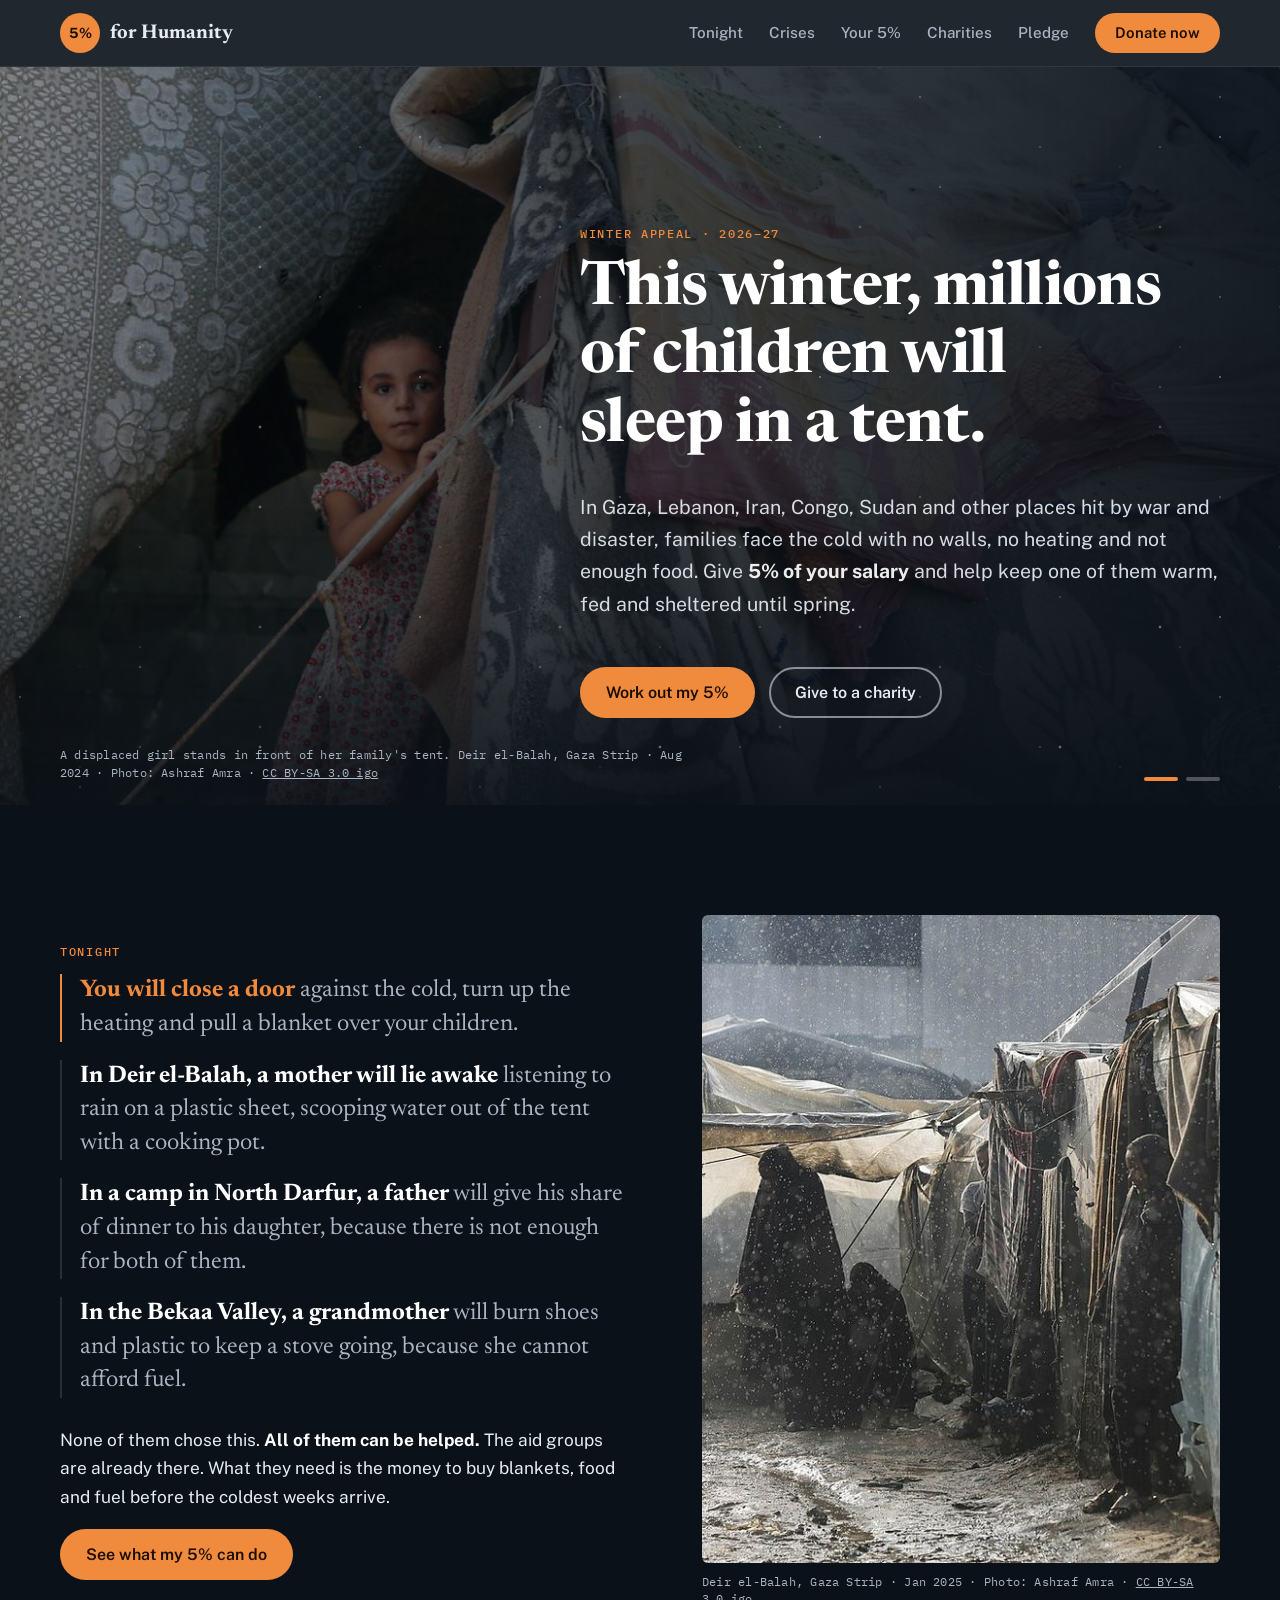
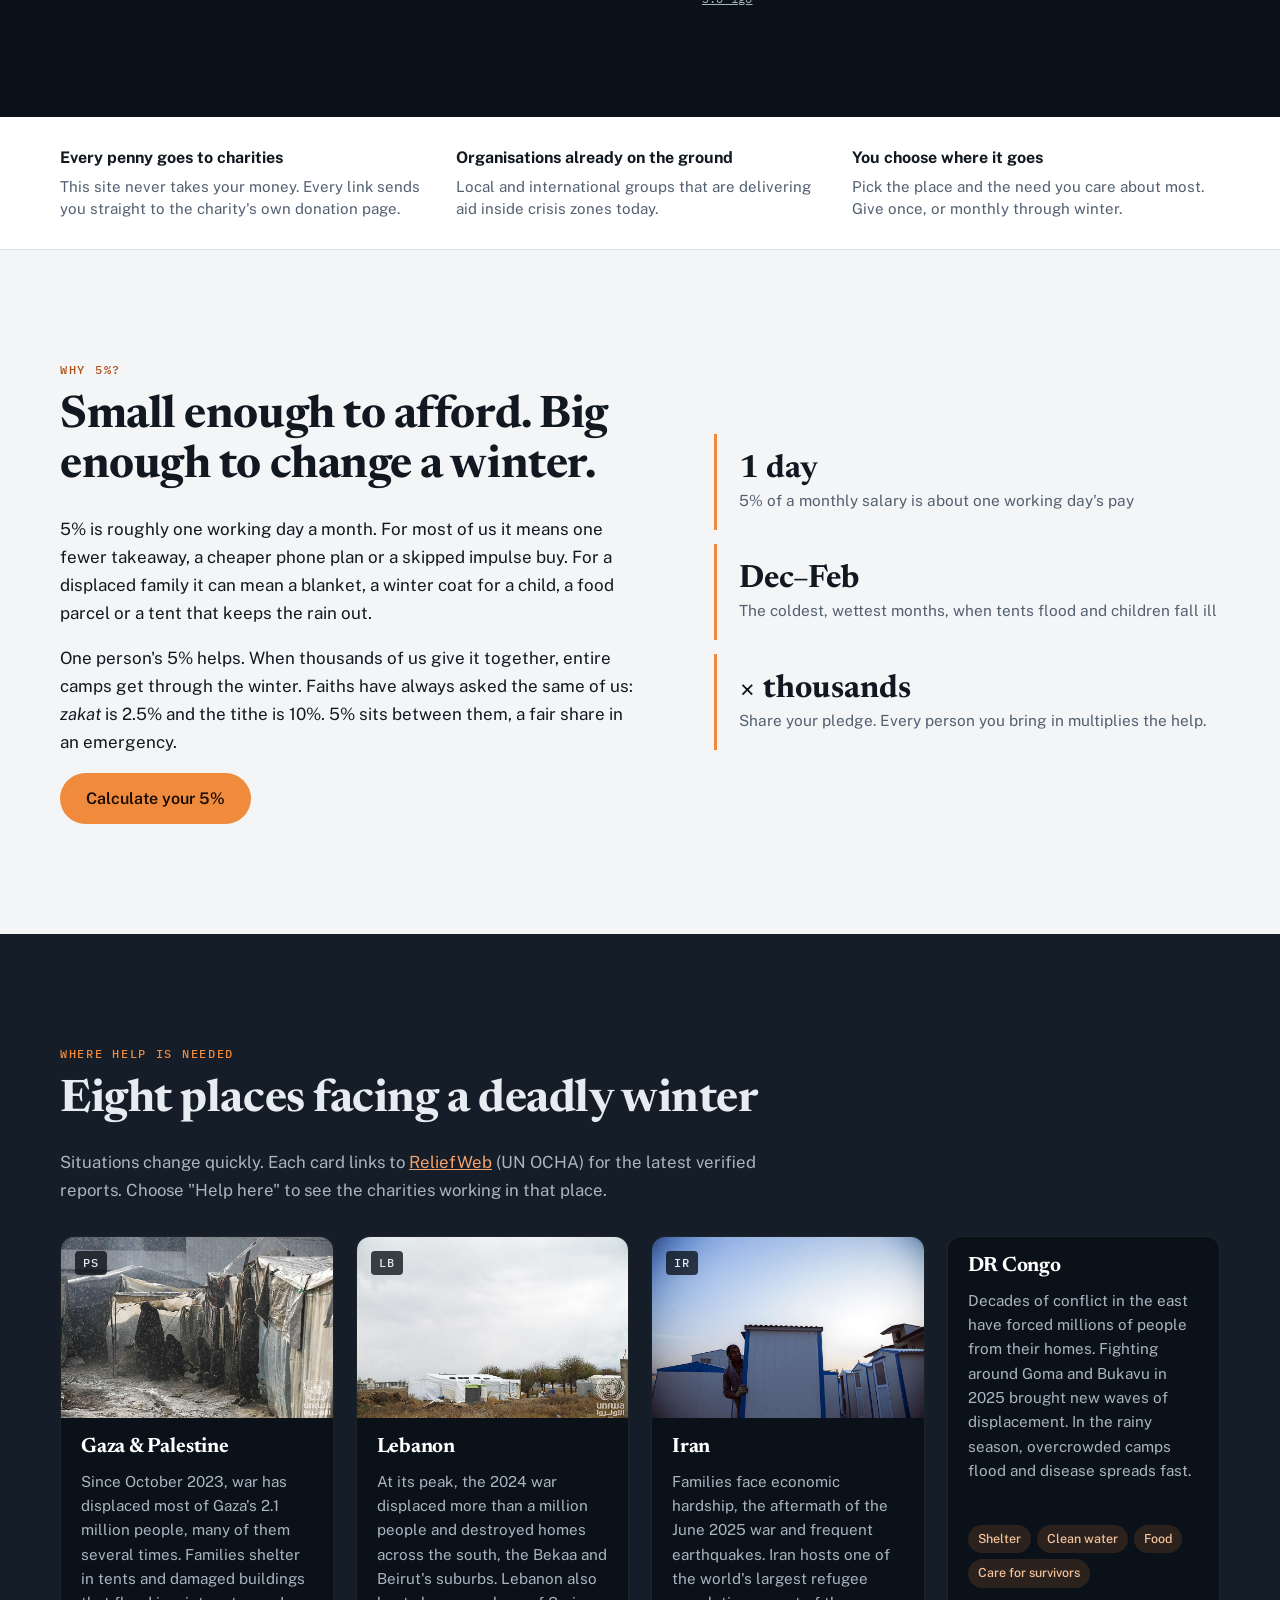
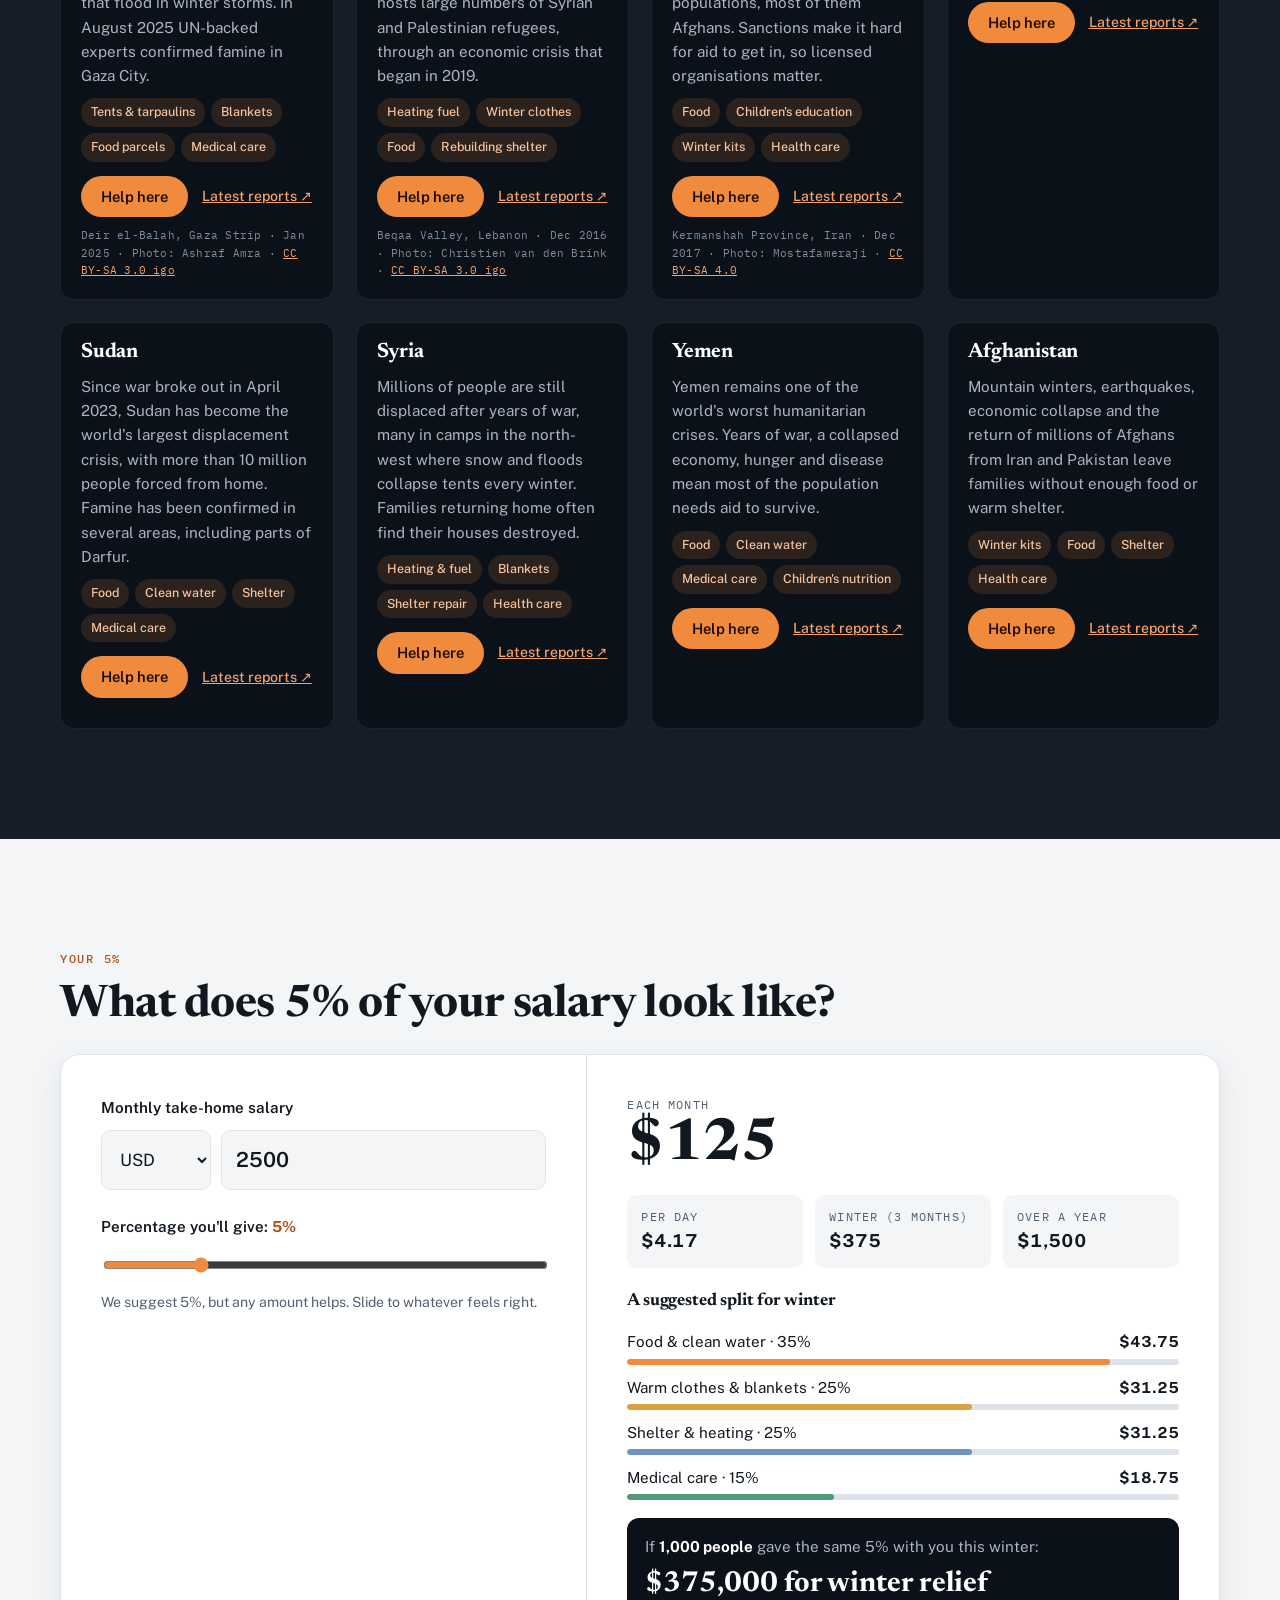
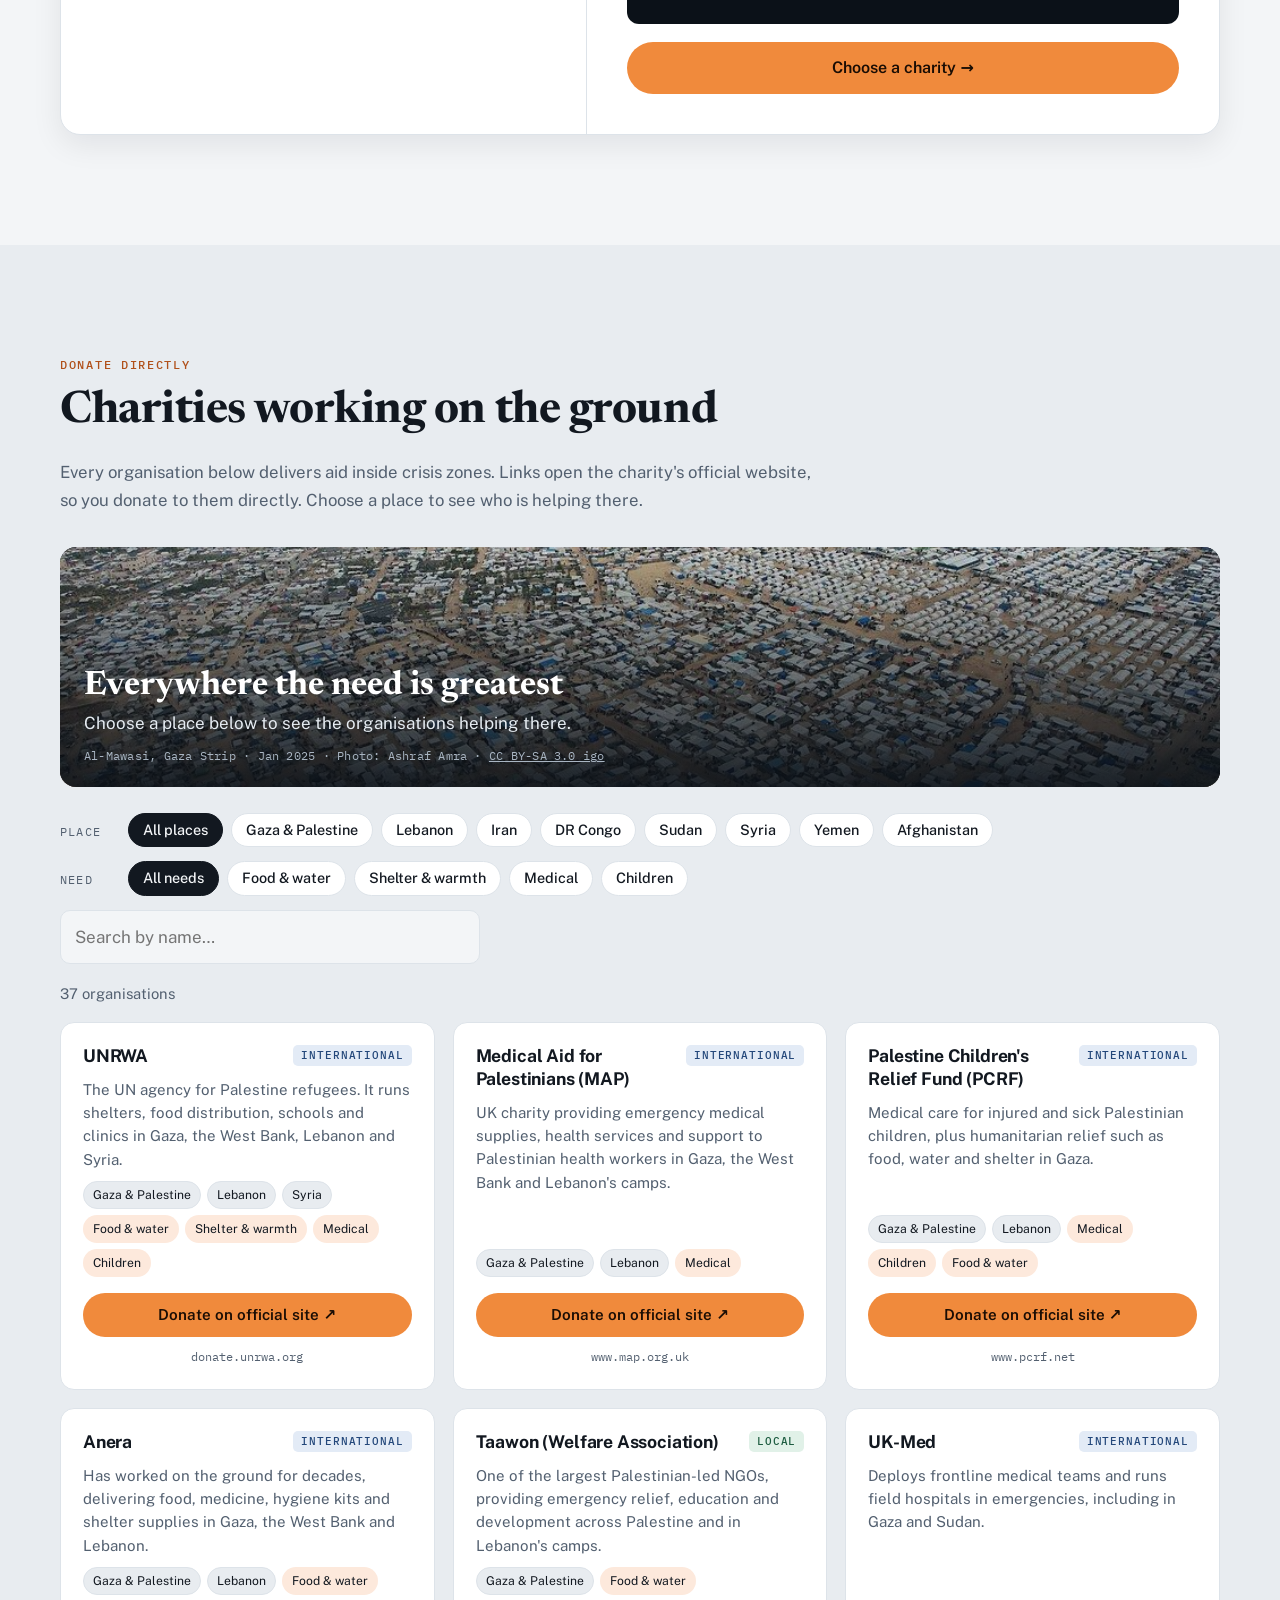
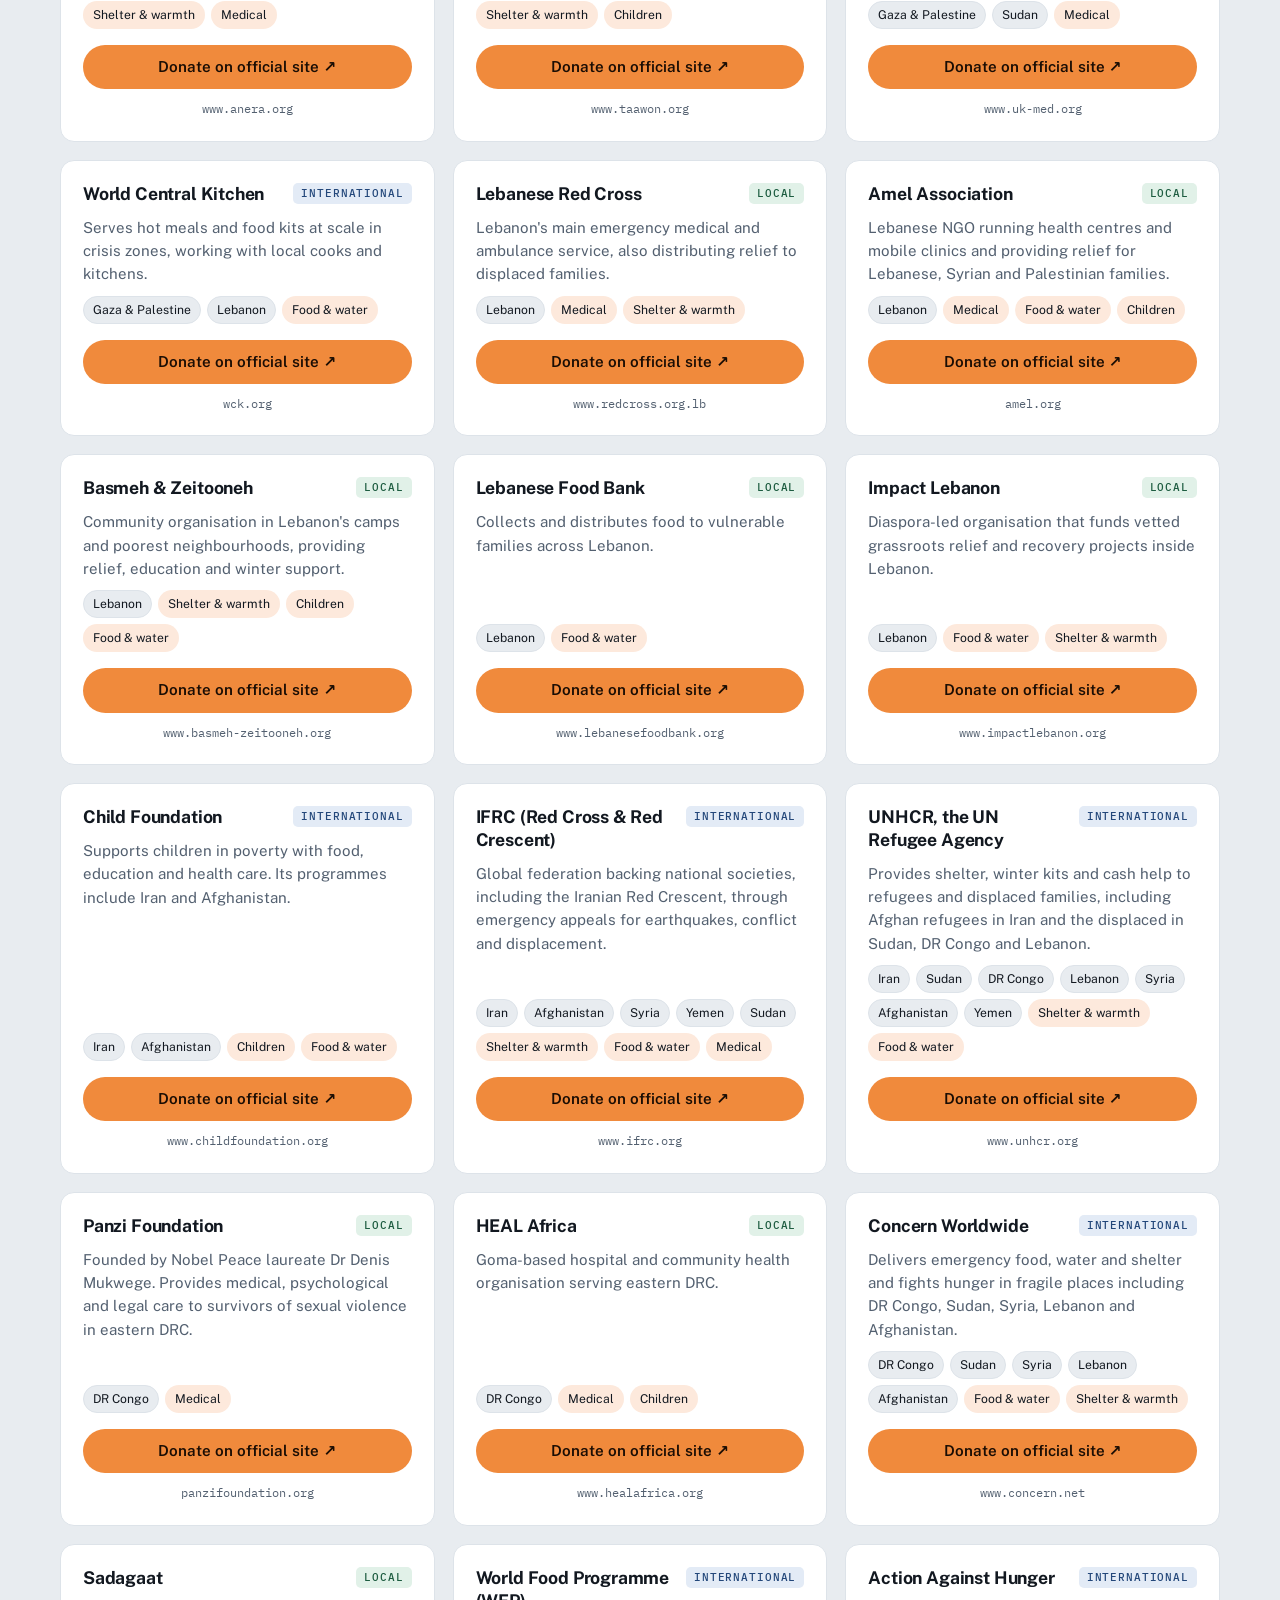
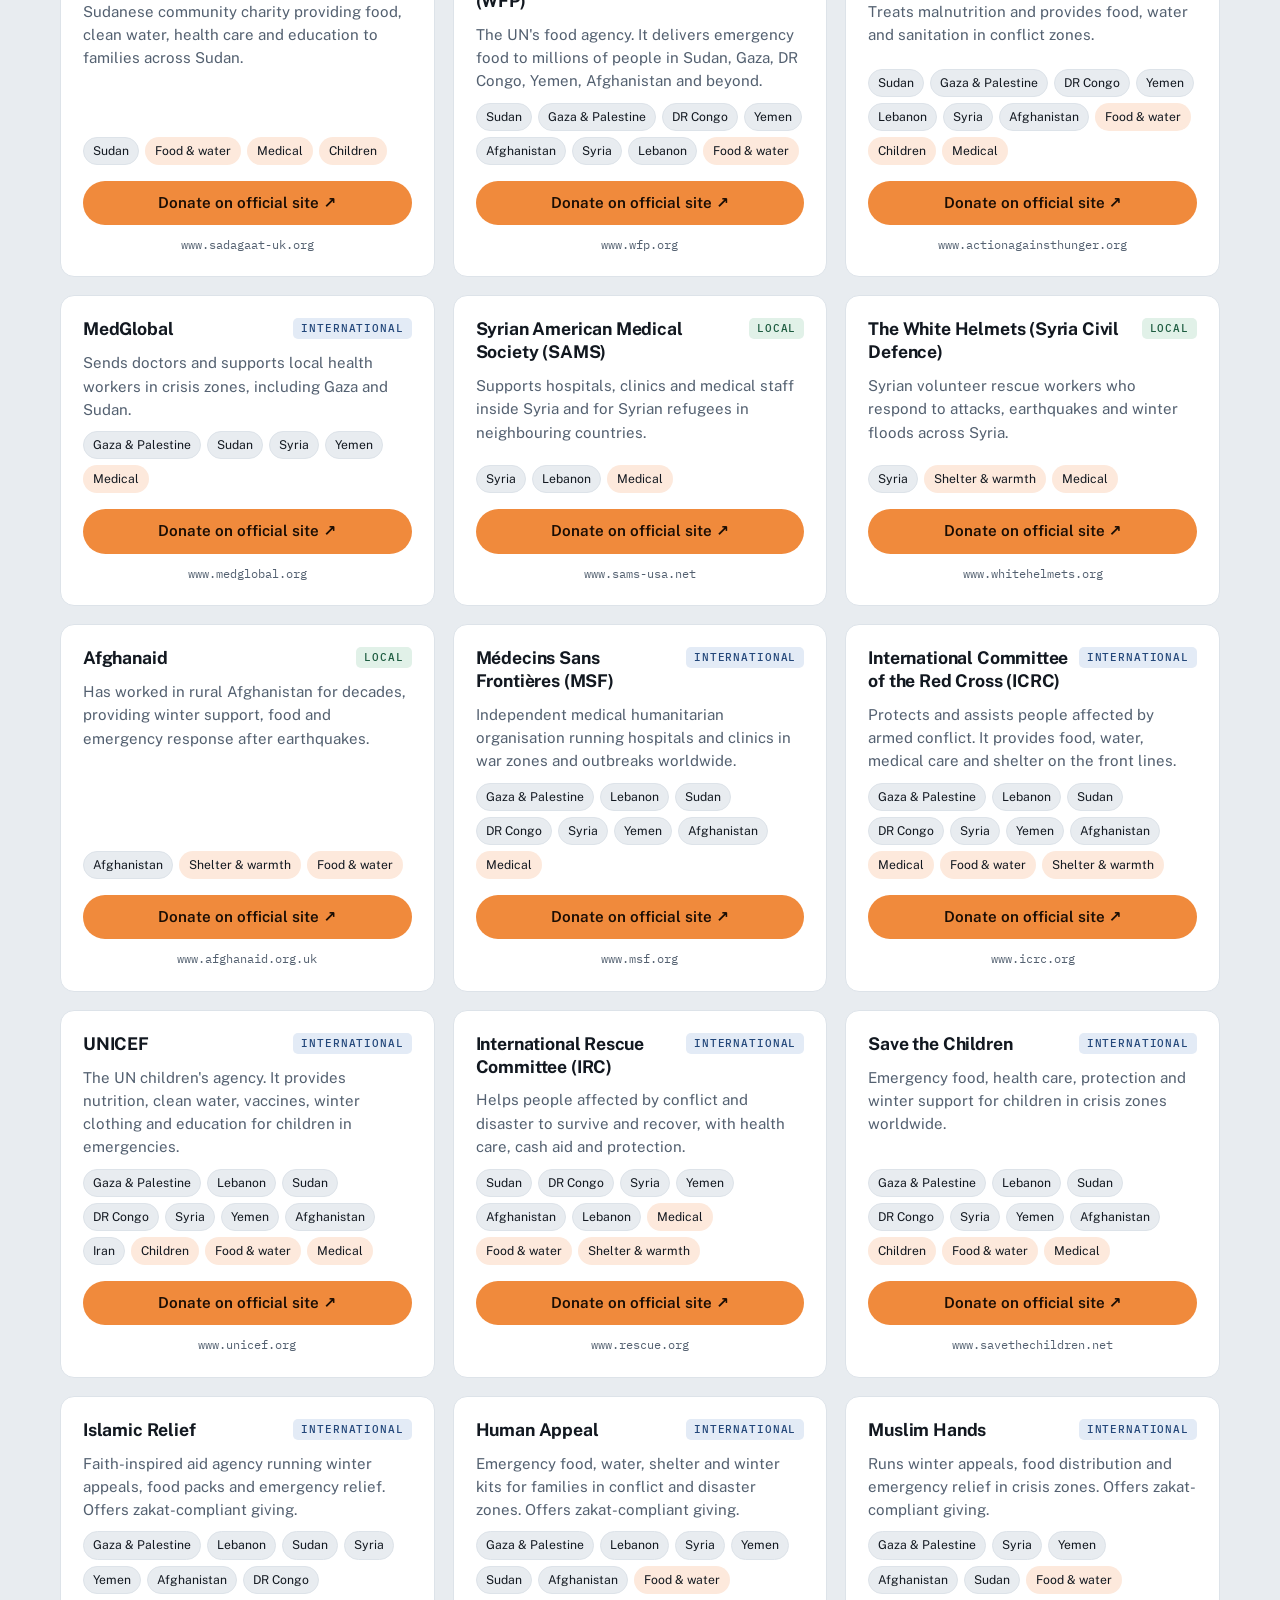
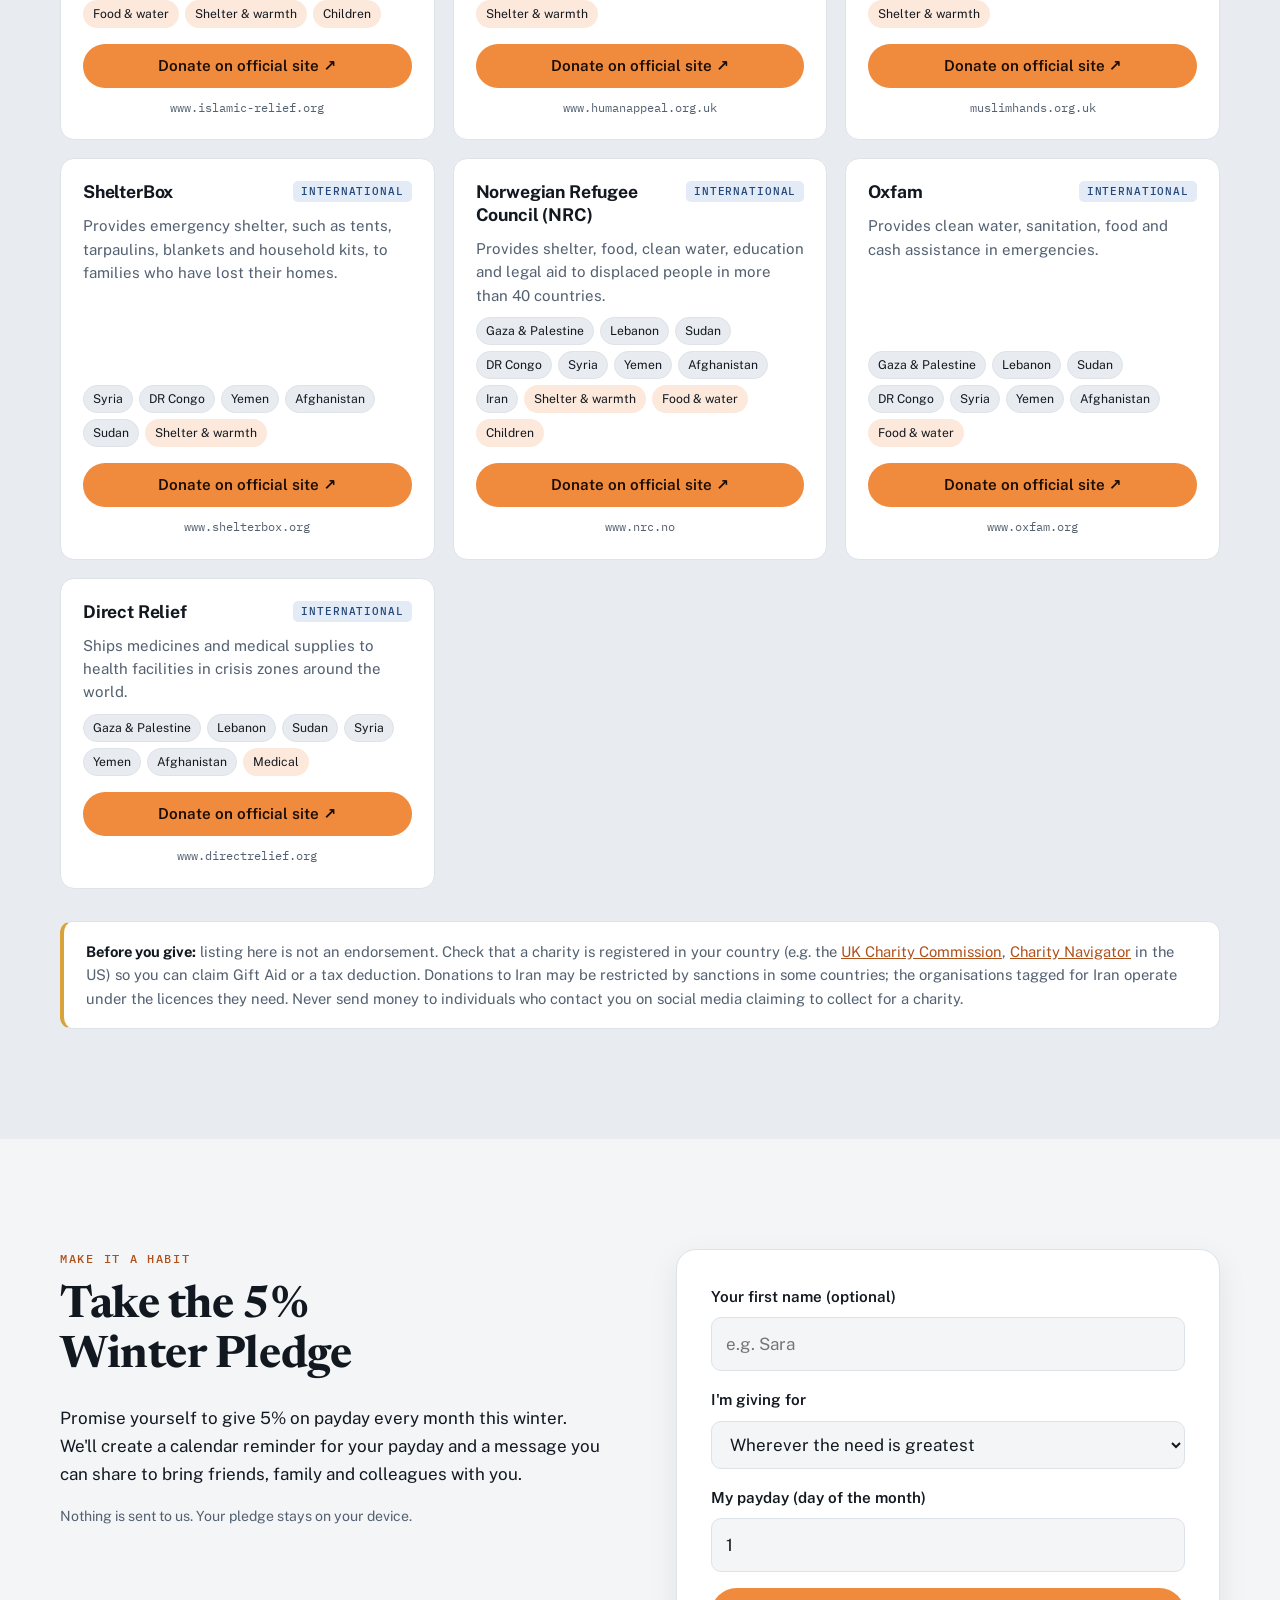
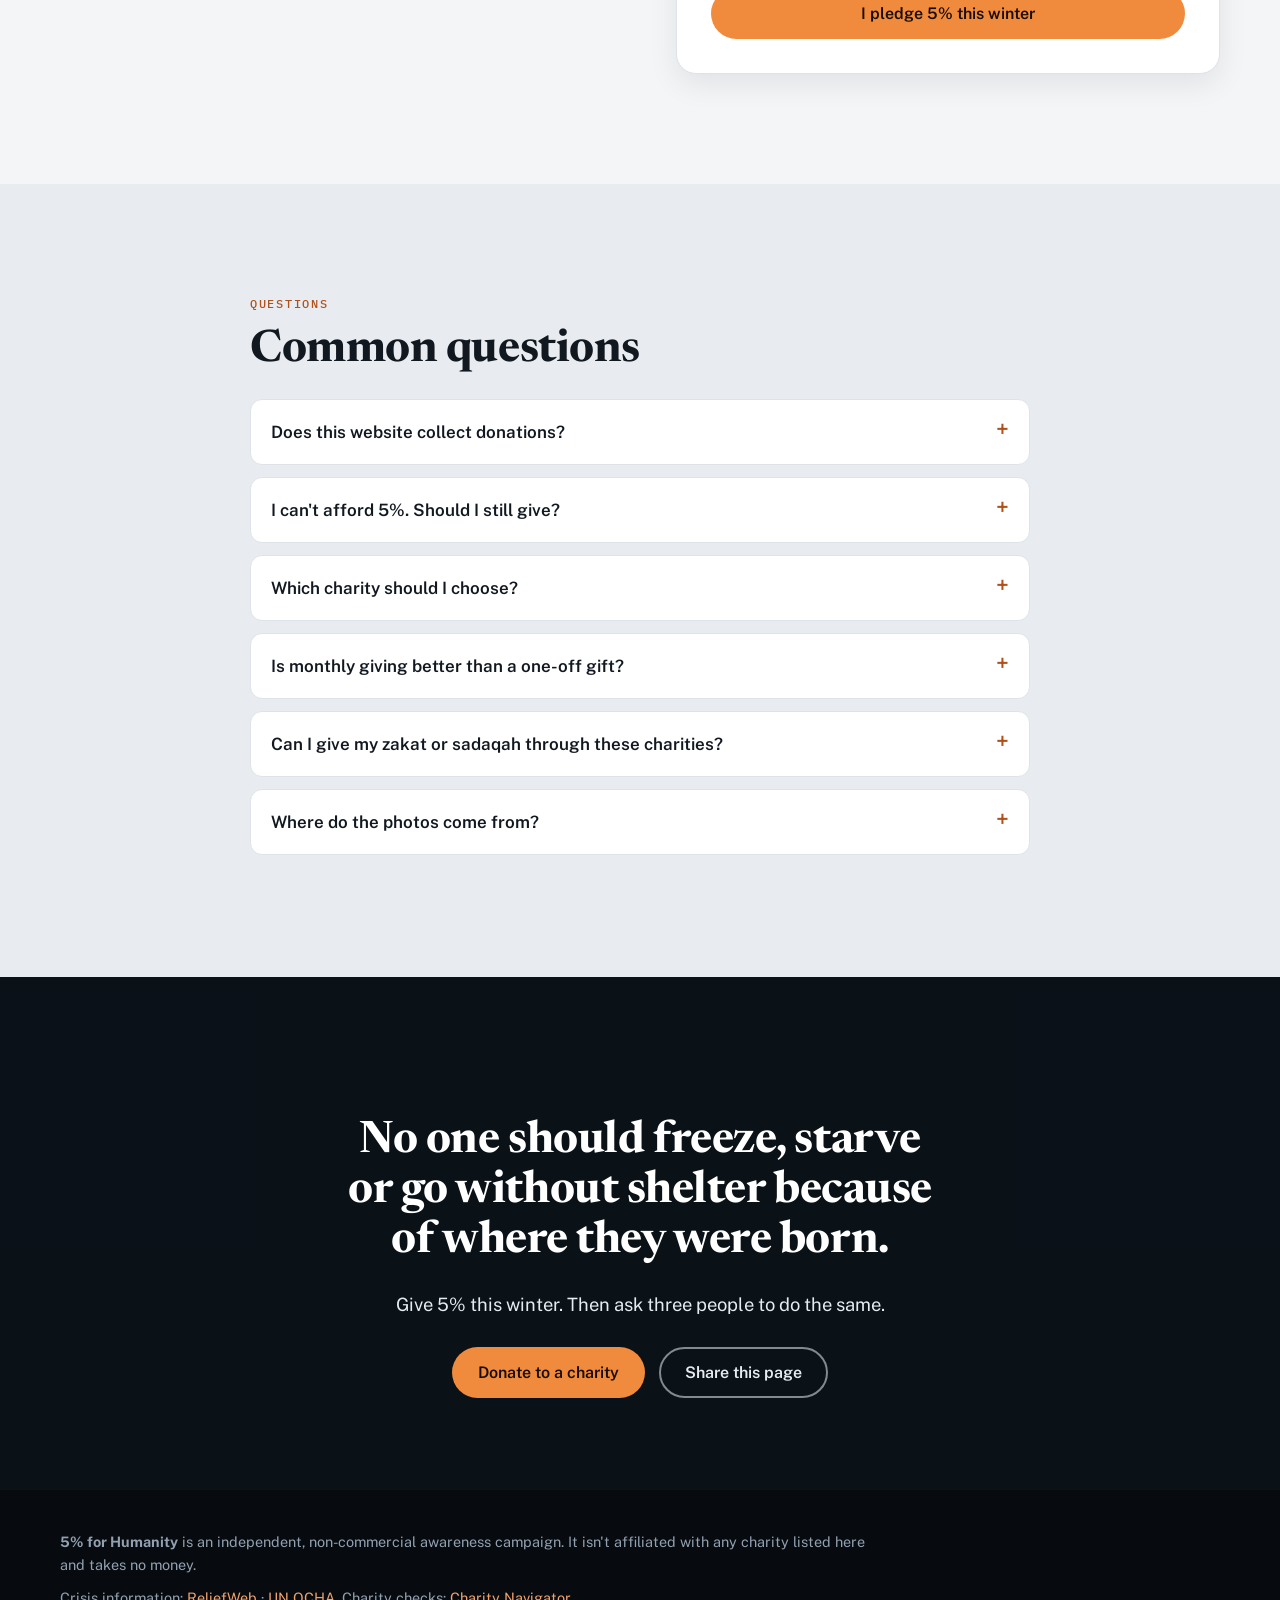
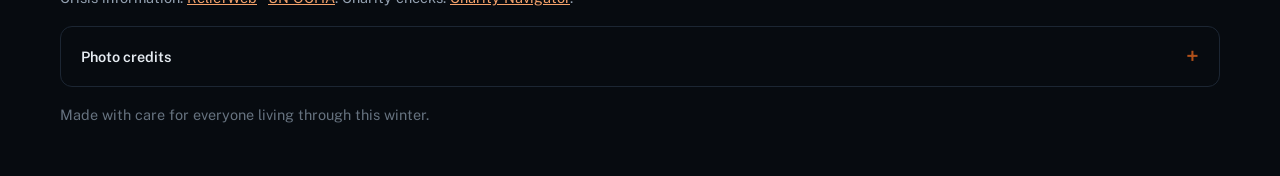
==== commit 54246414: "Add first real photos and photo credits to the winter appeal site Photos from Wikimedia Commons (UNR" ====
--- a/docs/index.html
+++ b/docs/index.html
@@ -78,10 +78,7 @@
           <p class="tonight-close">None of them chose this. <strong>All of them can be helped.</strong> The aid groups are already there. What they need is the money to buy blankets, food and fuel before the coldest weeks arrive.</p>
           <a class="btn btn-primary" href="#calculator">See what my 5% can do</a>
         </div>
-        <figure class="tonight-photo">
-          <img src="images/gaza.jpg" alt="Tents of displaced Palestinian families standing in floodwater after heavy rain in Deir el-Balah, Gaza Strip" loading="lazy" width="1024" height="683">
-          <figcaption class="photo-caption" data-credit="gaza"></figcaption>
-        </figure>
+        <figure class="tonight-photo" data-photo="gaza"></figure>
       </div>
     </section>
 
@@ -166,10 +163,7 @@
             <label for="percent">Percentage you'll give: <output id="percent-out">5%</output></label>
             <input id="percent" type="range" min="1" max="20" step="0.5" value="5">
             <p class="hint">We suggest 5%, but any amount helps. Slide to whatever feels right.</p>
-            <figure class="calc-photo">
-              <img src="images/syria.jpg" alt="A young Syrian refugee boy outside his family's timber and plastic-sheet shelter in Lebanon's Bekaa Valley" loading="lazy" width="1000" height="666">
-              <figcaption class="photo-caption" data-credit="syria"></figcaption>
-            </figure>
+            <figure class="calc-photo" data-photo="syria"></figure>
           </form>
 
           <div class="calc-results" aria-live="polite">
@@ -207,7 +201,7 @@
         </p>
 
         <figure class="situation" id="situation" aria-live="polite">
-          <img id="situation-img" src="images/gaza2.jpg" alt="" loading="lazy">
+          <img id="situation-img" alt="">
           <div class="situation-shade" aria-hidden="true"></div>
           <figcaption class="situation-text">
             <span class="situation-place" id="situation-place">Everywhere the need is greatest</span>
@@ -256,10 +250,7 @@
             reminder for your payday and a message you can share to bring friends, family and colleagues with you.
           </p>
           <p class="hint">Nothing is sent to us. Your pledge stays on your device.</p>
-          <figure class="pledge-photo">
-            <img src="images/congo2.jpg" alt="Children in the Nyanzale camp for displaced people, North Kivu, Democratic Republic of the Congo" loading="lazy" width="1000" height="665">
-            <figcaption class="photo-caption" data-credit="congo2"></figcaption>
-          </figure>
+          <figure class="pledge-photo" data-photo="congo2"></figure>
         </div>
         <form class="pledge-form" id="pledge-form">
           <label for="p-name">Your first name (optional)</label>
@@ -321,7 +312,7 @@
 
     <!-- CTA -->
     <section class="cta">
-      <img class="cta-bg" src="images/sudan.jpg" alt="" loading="lazy">
+      <img class="cta-bg" data-photo-bg="sudan" alt="" hidden>
       <div class="cta-shade" aria-hidden="true"></div>
       <div class="container cta-inner">
         <h2>No one should freeze, starve or go without shelter because of where they were born.</h2>
--- a/docs/styles.css
+++ b/docs/styles.css
@@ -57,12 +57,13 @@
   overflow-x: hidden;
 }
 body::before { content: ""; position: fixed; inset: 0 0 auto; height: env(safe-area-inset-top, 0px); z-index: 60; background: var(--night); }
-img { max-width: 100%; display: block; }
+img { max-width: 100%; height: auto; display: block; }
+[hidden] { display: none !important; }
 a { color: var(--link); }
 
 h1, h2, h3 { font-family: var(--font-head); line-height: 1.12; margin: 0 0 0.5em; font-weight: 700; letter-spacing: -0.01em; }
 h1, h2 { text-wrap: balance; }
-h1 { font-size: clamp(2.3rem, 5.6vw, 4.2rem); }
+h1 { font-size: clamp(2.2rem, 5vw, 3.8rem); }
 h2 { font-size: clamp(1.8rem, 3.8vw, 2.8rem); }
 h3 { font-size: 1.3rem; }
 p { margin: 0 0 1em; }
@@ -149,13 +150,14 @@
 @keyframes drift { from { transform: scale(1.04); } to { transform: scale(1.12); } }
 .hero-shade {
   background:
-    linear-gradient(90deg, rgba(11,17,24,.92) 0%, rgba(11,17,24,.7) 45%, rgba(11,17,24,.25) 100%),
+    linear-gradient(270deg, rgba(11,17,24,.94) 0%, rgba(11,17,24,.72) 48%, rgba(11,17,24,.15) 100%),
     linear-gradient(0deg, rgba(11,17,24,.85) 0%, rgba(11,17,24,0) 45%);
 }
 .hero-inner { position: relative; z-index: 2; padding-block: 120px 28px; }
-.hero-inner > * { max-width: 760px; }
+.hero-inner { display: flex; flex-direction: column; align-items: flex-end; }
+.hero-inner > * { width: min(640px, 100%); }
 .hero h1 { color: #fff; }
-.hero .lead { font-size: clamp(1.05rem, 2vw, 1.22rem); color: var(--frost); opacity: .92; max-width: 640px; }
+.hero .lead { font-size: clamp(1.05rem, 2vw, 1.22rem); color: var(--frost); opacity: .92; }
 .hero .lead strong { color: #fff; }
 .hero .eyebrow { color: var(--ember); }
 .hero-actions { display: flex; flex-wrap: wrap; gap: 14px; margin-top: 28px; }
@@ -174,6 +176,7 @@
 @media (max-width: 640px) {
   .hero-shade { background: linear-gradient(0deg, rgba(11,17,24,.95) 0%, rgba(11,17,24,.75) 55%, rgba(11,17,24,.35) 100%); }
   .hero-foot { flex-direction: column-reverse; align-items: flex-start; }
+  .hero-inner { align-items: stretch; }
 }
 
 /* Snow */
@@ -230,7 +233,7 @@
 .section-dark { background: var(--night-2); color: var(--frost); }
 .section-dark .eyebrow { color: var(--ember); }
 .section-dark .section-lead { color: var(--frost-muted); }
-.section-dark a { color: #f4a26b; }
+.section-dark a:not(.btn) { color: #f4a26b; }
 .section-lead { color: var(--muted); max-width: 760px; font-size: 1.05rem; margin-bottom: 32px; }
 
 .two-col { display: grid; grid-template-columns: 1.15fr 1fr; gap: clamp(32px, 6vw, 72px); align-items: center; }
